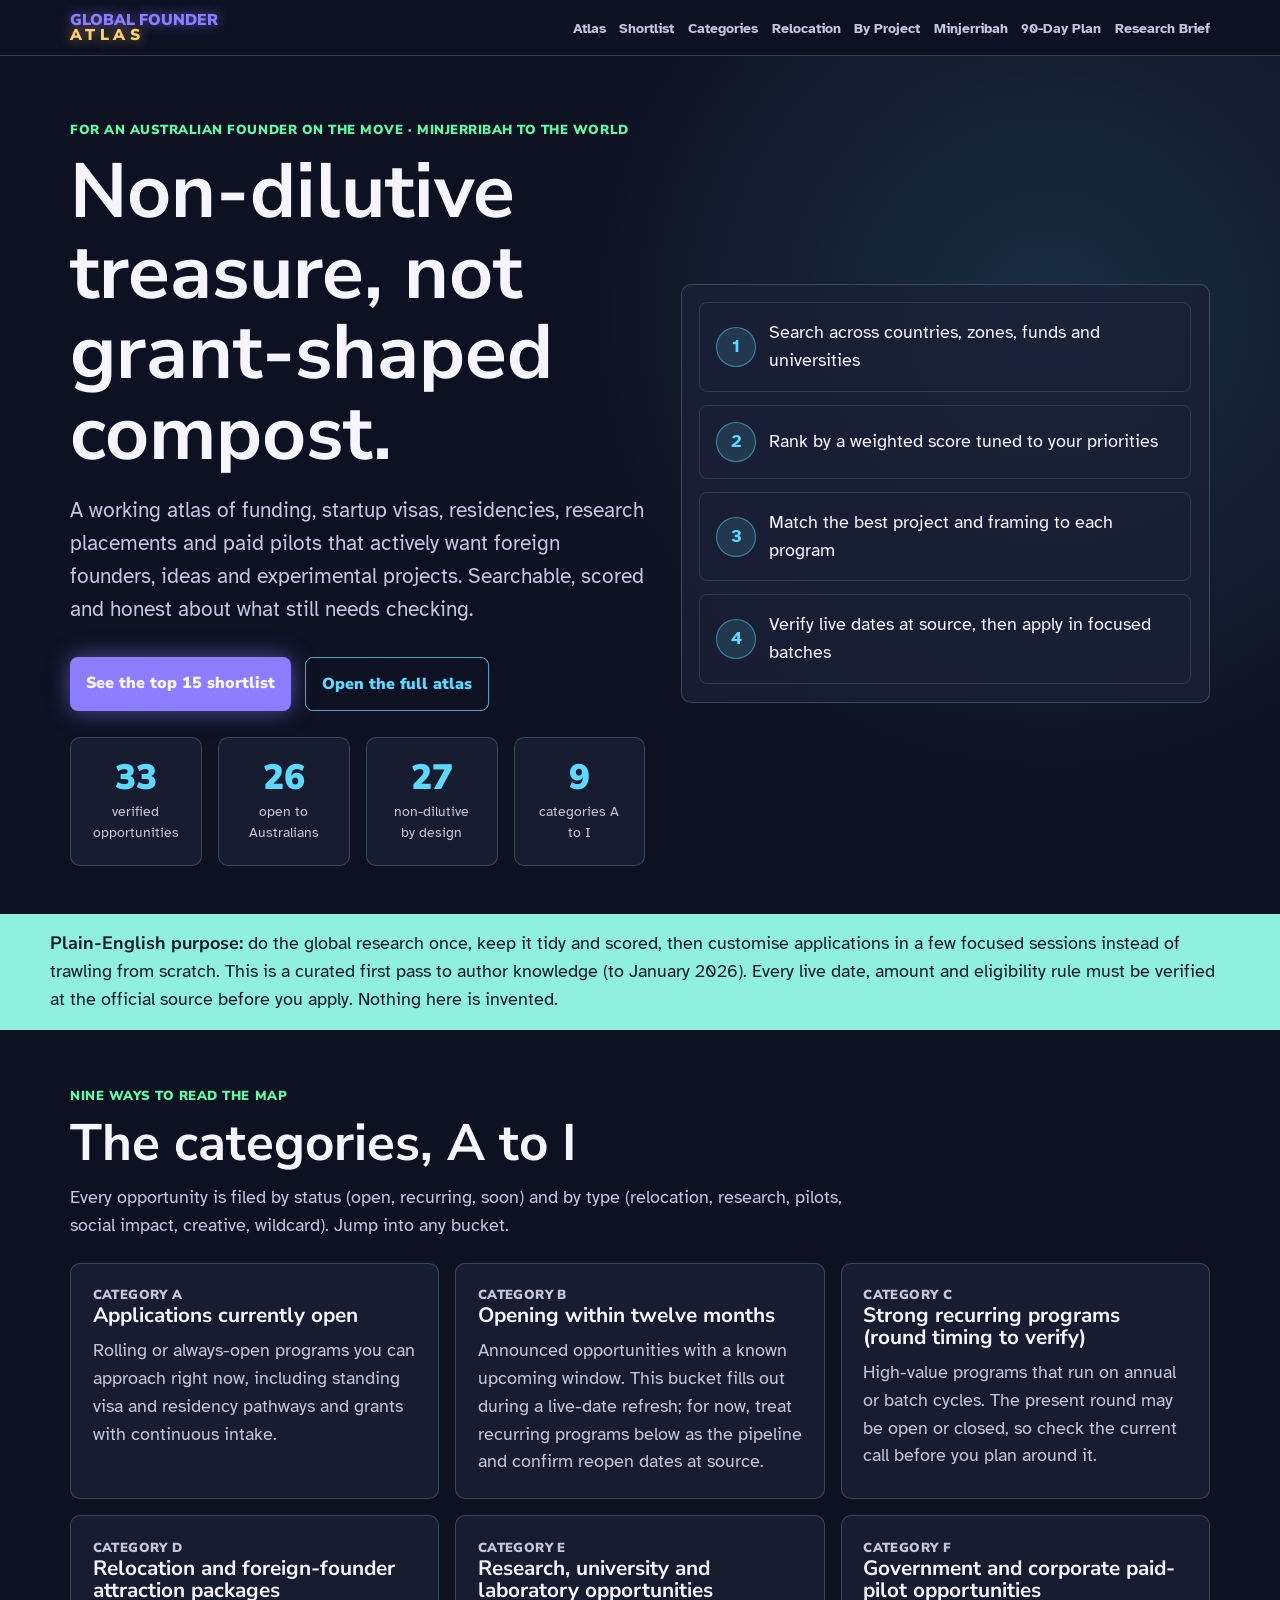
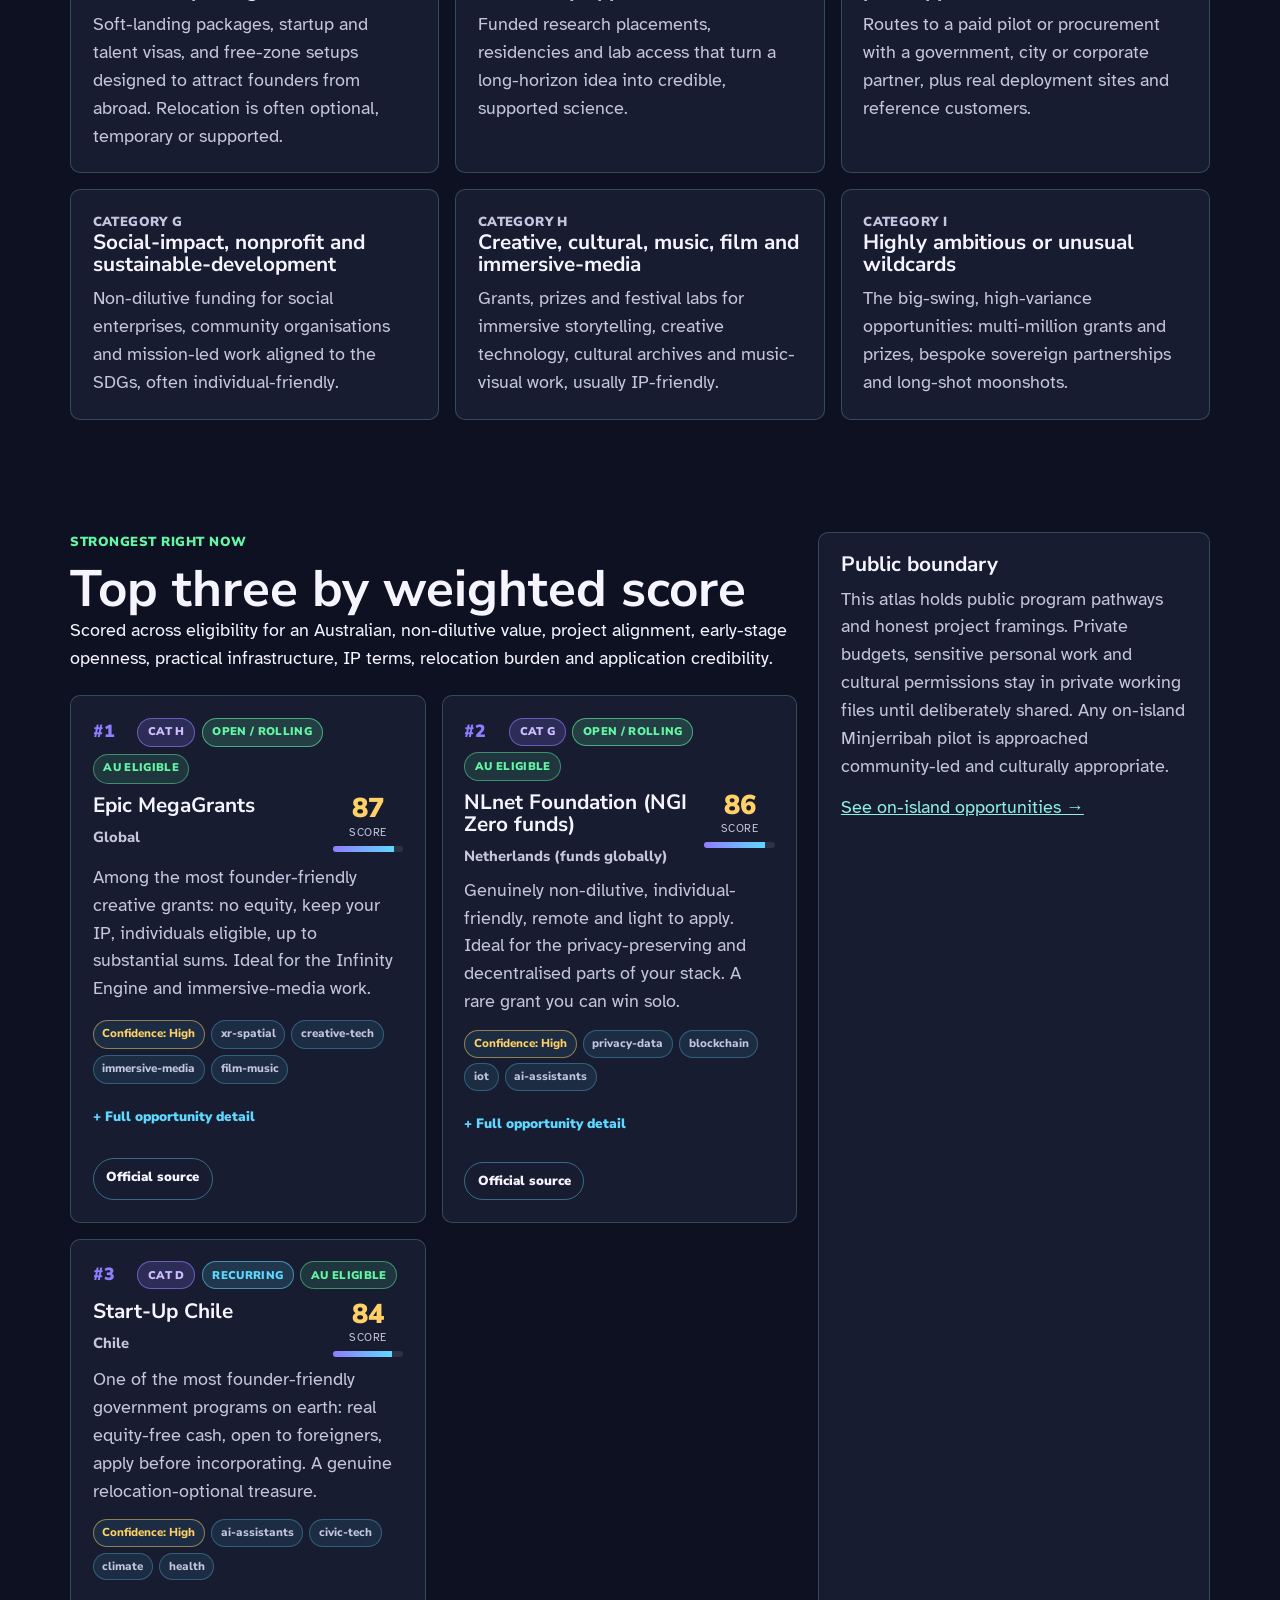
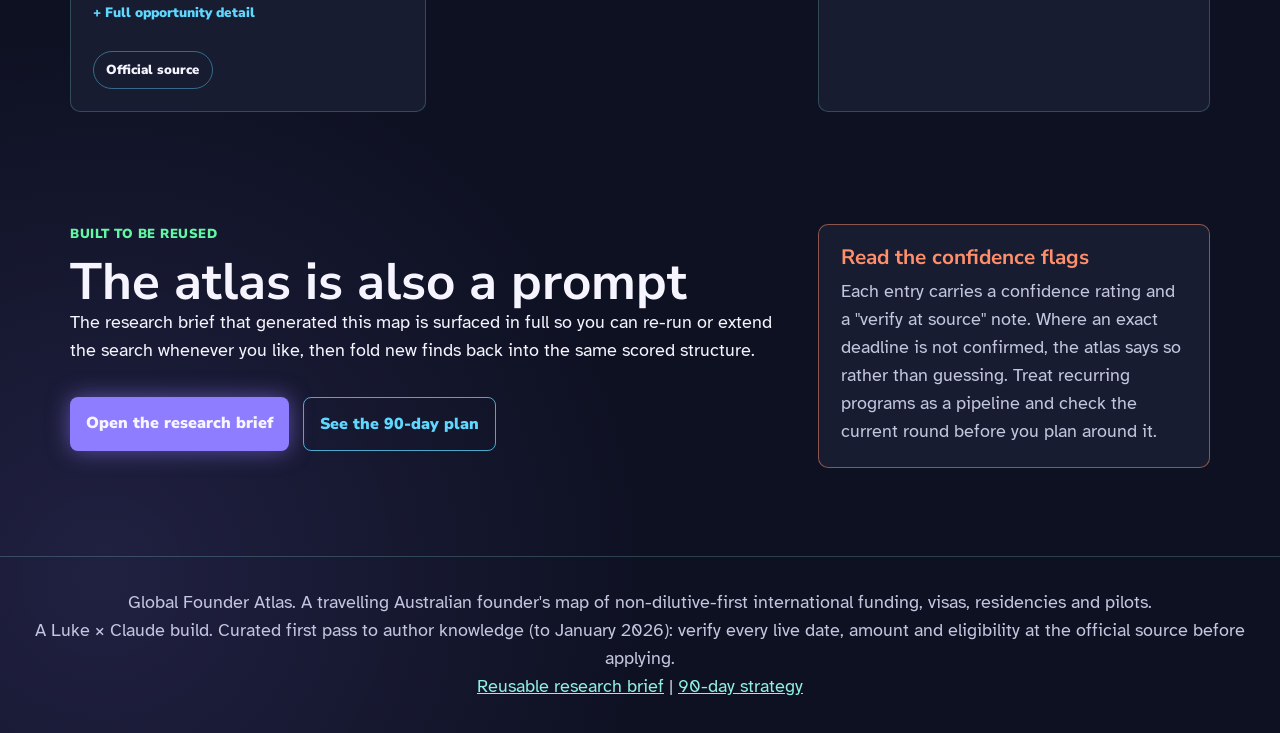
==== index.html @ 5b4a8791 "Initial build: Global Founder Atlas Scored, searchable multipage atlas of international funding, sta" ====
<!doctype html>
<html lang="en-AU">
  <head>
    <meta charset="utf-8">
    <meta name="viewport" content="width=device-width, initial-scale=1">
    <meta name="description" content="A travelling Australian founder's atlas of verified, non-dilutive-first international funding, startup visas, residencies, research placements and paid pilots.">
    <title>Global Founder Atlas</title>
    <link rel="preconnect" href="https://fonts.googleapis.com">
    <link rel="preconnect" href="https://fonts.gstatic.com" crossorigin>
    <link href="https://fonts.googleapis.com/css2?family=Atkinson+Hyperlegible:wght@400;700&family=Nunito+Sans:wght@700;800;900&display=swap" rel="stylesheet">
    <link rel="stylesheet" href="assets/styles.css?v=1">
    <link rel="icon" href="assets/favicon.svg" type="image/svg+xml">
  </head>
  <body data-page="home">
    <a class="skip-link" href="#main">Skip to content</a>
    <header class="site-header"></header>
    <main id="main">
      <section class="hero">
        <div class="hero-copy">
          <p class="eyebrow">For an Australian founder on the move &middot; Minjerribah to the world</p>
          <h1>Non-dilutive treasure, not grant-shaped compost.</h1>
          <p class="hero-lede">A working atlas of funding, startup visas, residencies, research placements and paid pilots that actively want foreign founders, ideas and experimental projects. Searchable, scored and honest about what still needs checking.</p>
          <div class="hero-actions">
            <a class="button primary" href="shortlist.html">See the top 15 shortlist</a>
            <a class="button secondary" href="opportunities.html">Open the full atlas</a>
          </div>
          <div class="stat-strip" id="homeStats"></div>
        </div>
        <div class="hero-panel" aria-label="How to use this atlas">
          <div class="workflow-step"><strong>1</strong><span>Search across countries, zones, funds and universities</span></div>
          <div class="workflow-step"><strong>2</strong><span>Rank by a weighted score tuned to your priorities</span></div>
          <div class="workflow-step"><strong>3</strong><span>Match the best project and framing to each program</span></div>
          <div class="workflow-step"><strong>4</strong><span>Verify live dates at source, then apply in focused batches</span></div>
        </div>
      </section>

      <section class="intro-band">
        <div>
          <strong>Plain-English purpose:</strong> do the global research once, keep it tidy and scored, then customise applications in a few focused sessions instead of trawling from scratch. This is a curated first pass to author knowledge (to January 2026). Every live date, amount and eligibility rule must be verified at the official source before you apply. Nothing here is invented.
        </div>
      </section>

      <section class="section">
        <div class="section-heading">
          <p class="eyebrow">Nine ways to read the map</p>
          <h2>The categories, A to I</h2>
          <p>Every opportunity is filed by status (open, recurring, soon) and by type (relocation, research, pilots, social impact, creative, wildcard). Jump into any bucket.</p>
        </div>
        <div class="link-card-grid" id="homeCategories"></div>
      </section>

      <section class="section split">
        <div>
          <p class="eyebrow">Strongest right now</p>
          <h2>Top three by weighted score</h2>
          <p>Scored across eligibility for an Australian, non-dilutive value, project alignment, early-stage openness, practical infrastructure, IP terms, relocation burden and application credibility.</p>
          <div class="data-grid two" id="homeTop" style="margin-top:1.4rem"></div>
        </div>
        <aside class="note-panel">
          <h3>Public boundary</h3>
          <p>This atlas holds public program pathways and honest project framings. Private budgets, sensitive personal work and cultural permissions stay in private working files until deliberately shared. Any on-island Minjerribah pilot is approached community-led and culturally appropriate.</p>
          <p style="margin-top:0.8rem"><a href="minjerribah.html" style="color:var(--atlas-aqua)">See on-island opportunities &rarr;</a></p>
        </aside>
      </section>

      <section class="section split">
        <div>
          <p class="eyebrow">Built to be reused</p>
          <h2>The atlas is also a prompt</h2>
          <p>The research brief that generated this map is surfaced in full so you can re-run or extend the search whenever you like, then fold new finds back into the same scored structure.</p>
          <div class="hero-actions">
            <a class="button primary" href="brief.html">Open the research brief</a>
            <a class="button secondary" href="strategy.html">See the 90-day plan</a>
          </div>
        </div>
        <aside class="note-panel warn">
          <h3>Read the confidence flags</h3>
          <p>Each entry carries a confidence rating and a "verify at source" note. Where an exact deadline is not confirmed, the atlas says so rather than guessing. Treat recurring programs as a pipeline and check the current round before you plan around it.</p>
        </aside>
      </section>
    </main>
    <footer class="site-footer"></footer>
    <button class="to-top" type="button" data-to-top aria-label="Back to top">Top</button>
    <script src="assets/app.js?v=1"></script>
  </body>
</html>
---- assets/styles.css ----
@import url("https://fonts.googleapis.com/css2?family=Atkinson+Hyperlegible:wght@400;700&family=Nunito+Sans:wght@700;800;900&display=swap");

:root {
  --night-ink: #0e1122;
  --deep-panel: #1b2036;
  --horizon-teal: #5fd8ff;
  --compass-gold: #ffd166;
  --passport-violet: #8f7dff;
  --go-green: #62f6a5;
  --coral: #ff8f6b;
  --atlas-aqua: #90f0e0;
  --soft-white: #f6f5ff;
  --ink-text: #131a2a;
  --muted-light: #c4c6df;
  --border: rgba(144, 240, 224, 0.22);
  --heading: "Nunito Sans", "Avenir Next", Arial, sans-serif;
  --body: "Atkinson Hyperlegible", "Source Sans 3", Arial, sans-serif;
  --max-width: 1180px;
}

* { box-sizing: border-box; }
html { scroll-behavior: smooth; }
body {
  margin: 0;
  background:
    radial-gradient(circle at 82% 8%, rgba(95, 216, 255, 0.14), transparent 32rem),
    radial-gradient(circle at 8% 96%, rgba(143, 125, 255, 0.14), transparent 34rem),
    var(--night-ink);
  color: var(--soft-white);
  font-family: var(--body);
  font-size: 18px;
  line-height: 1.55;
  overflow-x: hidden;
}
a { color: inherit; }
.skip-link {
  background: var(--compass-gold);
  color: var(--ink-text);
  left: 1rem;
  padding: 0.6rem 0.8rem;
  position: absolute;
  top: -4rem;
  z-index: 20;
}
.skip-link:focus { top: 1rem; }

.site-header {
  background: rgba(14, 17, 34, 0.94);
  border-bottom: 1px solid var(--border);
  position: sticky;
  top: 0;
  z-index: 10;
  backdrop-filter: blur(6px);
}
.nav {
  align-items: center;
  display: flex;
  gap: 1rem;
  justify-content: space-between;
  margin: 0 auto;
  max-width: var(--max-width);
  padding: 0.8rem 1.25rem;
  width: 100%;
}
.brand-mark {
  color: var(--soft-white);
  display: grid;
  font-family: var(--heading);
  font-weight: 900;
  line-height: 0.95;
  text-decoration: none;
  text-transform: uppercase;
  font-size: 0.98rem;
}
.brand-mark span:first-child {
  color: var(--passport-violet);
  text-shadow: 0 0 12px rgba(143, 125, 255, 0.7);
}
.brand-mark span:last-child {
  color: var(--compass-gold);
  text-shadow: 0 0 12px rgba(255, 209, 102, 0.6);
  letter-spacing: 0.28em;
}
.nav-links {
  align-items: center;
  display: flex;
  flex-wrap: wrap;
  gap: 0.85rem;
  justify-content: flex-end;
}
.nav-links a {
  color: var(--muted-light);
  font-size: 0.9rem;
  font-weight: 700;
  text-decoration: none;
}
.nav-links a:hover,
.nav-links a:focus,
.nav-links a[aria-current="page"] { color: var(--atlas-aqua); }
.nav-toggle {
  background: transparent;
  border: 1px solid rgba(246, 245, 255, 0.45);
  border-radius: 8px;
  color: var(--soft-white);
  display: none;
  font-family: var(--heading);
  font-weight: 800;
  padding: 0.55rem 0.75rem;
}

.hero {
  align-items: center;
  display: grid;
  gap: 2.2rem;
  grid-template-columns: minmax(0, 1fr) minmax(320px, 0.92fr);
  margin: 0 auto;
  max-width: var(--max-width);
  min-height: calc(100vh - 74px);
  padding: 4rem 1.25rem 3rem;
  width: 100%;
}
.page-shell {
  margin: 0 auto;
  max-width: var(--max-width);
  padding: 3.5rem 1.25rem;
  width: 100%;
}
.eyebrow {
  color: var(--go-green);
  font-family: var(--heading);
  font-size: 0.82rem;
  font-weight: 900;
  letter-spacing: 0.04em;
  margin: 0 0 0.7rem;
  text-transform: uppercase;
}
h1, h2, h3, h4 {
  font-family: var(--heading);
  letter-spacing: 0;
  line-height: 1.05;
  margin: 0;
}
h1 { font-size: clamp(2.7rem, 6vw, 5rem); max-width: 13ch; }
.page-shell h1 { max-width: 16ch; }
h2 { font-size: clamp(1.9rem, 4vw, 3.2rem); }
h3 { font-size: 1.3rem; }
h4 { font-size: 1.05rem; }
p { margin: 0; }
.hero-lede {
  color: var(--muted-light);
  font-size: clamp(1.1rem, 2vw, 1.32rem);
  margin-top: 1.25rem;
  max-width: 44rem;
}
.lede {
  color: var(--muted-light);
  font-size: 1.15rem;
  margin-top: 1rem;
  max-width: 60ch;
}
.hero-actions {
  display: flex;
  flex-wrap: wrap;
  gap: 0.85rem;
  margin-top: 2rem;
}
.button {
  border-radius: 8px;
  display: inline-flex;
  font-family: var(--heading);
  font-weight: 900;
  justify-content: center;
  min-width: 10rem;
  padding: 0.85rem 1rem;
  text-decoration: none;
  cursor: pointer;
  border: 0;
  font-size: 1rem;
}
.button.primary {
  background: var(--passport-violet);
  color: var(--soft-white);
  box-shadow: 0 0 22px rgba(143, 125, 255, 0.55);
}
.button.secondary {
  background: transparent;
  border: 1px solid rgba(95, 216, 255, 0.75);
  color: var(--horizon-teal);
}

.hero-panel,
.note-panel,
.link-card,
.data-card,
.source-item,
.stat-card {
  background: rgba(27, 32, 54, 0.76);
  border: 1px solid var(--border);
  border-radius: 10px;
}
.hero-panel {
  display: grid;
  gap: 0.8rem;
  padding: 1.1rem;
}
.workflow-step {
  align-items: center;
  border: 1px solid rgba(246, 245, 255, 0.12);
  border-radius: 8px;
  display: grid;
  gap: 0.8rem;
  grid-template-columns: auto 1fr;
  padding: 1rem;
}
.workflow-step strong {
  align-items: center;
  background: rgba(95, 216, 255, 0.14);
  border: 1px solid rgba(95, 216, 255, 0.5);
  border-radius: 999px;
  color: var(--horizon-teal);
  display: inline-flex;
  height: 2.5rem;
  justify-content: center;
  width: 2.5rem;
}
.intro-band {
  background: var(--atlas-aqua);
  color: var(--ink-text);
  padding: 1rem 1.25rem;
}
.intro-band div {
  margin: 0 auto;
  max-width: var(--max-width);
}
.intro-band strong { font-family: var(--heading); }

.section {
  margin: 0 auto;
  max-width: var(--max-width);
  padding: 3.5rem 1.25rem;
  width: 100%;
}
.section-heading {
  margin-bottom: 1.4rem;
  max-width: 820px;
}
.section-heading p:last-child {
  color: var(--muted-light);
  margin-top: 0.85rem;
}
.split {
  display: grid;
  gap: 1.3rem;
  grid-template-columns: minmax(0, 1.3fr) minmax(280px, 0.7fr);
}

.link-card-grid,
.data-grid {
  display: grid;
  gap: 1rem;
  grid-template-columns: repeat(3, minmax(0, 1fr));
}
.data-grid.two { grid-template-columns: repeat(2, minmax(0, 1fr)); }
.link-card,
.data-card,
.source-item,
.note-panel,
.stat-card {
  padding: 1.35rem;
}
.link-card {
  color: inherit;
  display: block;
  text-decoration: none;
  transition: border-color 160ms ease, transform 160ms ease;
}
.link-card:hover,
.link-card:focus {
  border-color: rgba(95, 216, 255, 0.7);
  transform: translateY(-2px);
}
.link-card:focus-visible {
  outline: 3px solid var(--compass-gold);
  outline-offset: 3px;
}
.link-card h3,
.data-card h3 { margin-bottom: 0.6rem; }
.link-card p,
.source-item p,
.note-panel p { color: var(--muted-light); }
.data-card > p { color: var(--muted-light); }

.tag,
.pill {
  color: var(--horizon-teal);
  font-family: var(--heading);
  font-size: 0.82rem;
  font-weight: 900;
  text-transform: uppercase;
  letter-spacing: 0.03em;
}
.meta {
  color: var(--compass-gold);
  font-size: 0.9rem;
  margin-top: 0.85rem;
}

/* Opportunity cards */
.opp-card { display: grid; gap: 0.55rem; }
.opp-top {
  display: flex;
  align-items: flex-start;
  justify-content: space-between;
  gap: 1rem;
}
.opp-badges { display: flex; flex-wrap: wrap; gap: 0.4rem; margin-bottom: 0.15rem; }
.badge {
  border-radius: 999px;
  font-family: var(--heading);
  font-size: 0.7rem;
  font-weight: 900;
  letter-spacing: 0.03em;
  padding: 0.28rem 0.6rem;
  text-transform: uppercase;
  white-space: nowrap;
}
.badge.cat { background: rgba(143, 125, 255, 0.18); border: 1px solid rgba(143, 125, 255, 0.6); color: #cdbfff; }
.badge.status-open { background: rgba(98, 246, 165, 0.16); border: 1px solid rgba(98, 246, 165, 0.6); color: var(--go-green); }
.badge.status-recurring { background: rgba(95, 216, 255, 0.14); border: 1px solid rgba(95, 216, 255, 0.55); color: var(--horizon-teal); }
.badge.status-soon { background: rgba(255, 209, 102, 0.16); border: 1px solid rgba(255, 209, 102, 0.6); color: var(--compass-gold); }
.badge.status-closed { background: rgba(196, 198, 223, 0.12); border: 1px solid rgba(196, 198, 223, 0.4); color: var(--muted-light); }
.badge.au-yes { background: rgba(98, 246, 165, 0.12); border: 1px solid rgba(98, 246, 165, 0.45); color: var(--go-green); }
.badge.au-check { background: rgba(255, 143, 107, 0.14); border: 1px solid rgba(255, 143, 107, 0.5); color: var(--coral); }

.opp-place { color: var(--muted-light); font-size: 0.92rem; font-family: var(--heading); font-weight: 800; }
.opp-summary { color: var(--muted-light); }

.score {
  align-items: center;
  display: grid;
  gap: 0.15rem;
  justify-items: center;
  min-width: 4.4rem;
  text-align: center;
}
.score-num {
  font-family: var(--heading);
  font-size: 1.7rem;
  font-weight: 900;
  line-height: 1;
  color: var(--compass-gold);
}
.score-label { color: var(--muted-light); font-size: 0.66rem; text-transform: uppercase; letter-spacing: 0.05em; }
.score-bar { height: 6px; width: 100%; background: rgba(246, 245, 255, 0.1); border-radius: 999px; overflow: hidden; margin-top: 0.15rem; }
.score-bar > span { display: block; height: 100%; background: linear-gradient(90deg, var(--passport-violet), var(--horizon-teal)); }

.chips { display: flex; flex-wrap: wrap; gap: 0.35rem; margin-top: 0.3rem; }
.chip {
  background: rgba(95, 216, 255, 0.09);
  border: 1px solid rgba(95, 216, 255, 0.3);
  border-radius: 999px;
  color: var(--muted-light);
  font-family: var(--heading);
  font-size: 0.72rem;
  font-weight: 800;
  padding: 0.25rem 0.55rem;
}
.chip.gold { border-color: rgba(255, 209, 102, 0.5); color: var(--compass-gold); }

details.opp-details { margin-top: 0.5rem; }
details.opp-details > summary {
  cursor: pointer;
  color: var(--horizon-teal);
  font-family: var(--heading);
  font-weight: 900;
  font-size: 0.85rem;
  list-style: none;
  padding: 0.3rem 0;
  user-select: none;
}
details.opp-details > summary::-webkit-details-marker { display: none; }
details.opp-details > summary::before { content: "+ "; }
details.opp-details[open] > summary::before { content: "– "; }
.detail-grid {
  display: grid;
  grid-template-columns: minmax(9rem, auto) 1fr;
  gap: 0.5rem 1rem;
  margin-top: 0.7rem;
  padding-top: 0.8rem;
  border-top: 1px solid var(--border);
}
.detail-grid dt { color: var(--go-green); font-family: var(--heading); font-weight: 800; font-size: 0.82rem; text-transform: uppercase; letter-spacing: 0.02em; }
.detail-grid dd { margin: 0; color: var(--soft-white); font-size: 0.95rem; }
.detail-grid dd.muted { color: var(--muted-light); }
.card-actions { display: flex; flex-wrap: wrap; gap: 0.65rem; margin-top: 0.9rem; }
.card-actions a {
  border: 1px solid rgba(95, 216, 255, 0.42);
  border-radius: 999px;
  color: var(--soft-white);
  font-family: var(--heading);
  font-size: 0.82rem;
  font-weight: 900;
  padding: 0.5rem 0.78rem;
  text-decoration: none;
  transition: background 160ms ease, border-color 160ms ease, color 160ms ease;
}
.card-actions a:hover,
.card-actions a:focus {
  background: rgba(95, 216, 255, 0.12);
  border-color: var(--horizon-teal);
  color: var(--horizon-teal);
}

.pitch-box {
  margin-top: 0.8rem;
  padding: 0.9rem 1rem;
  background: rgba(143, 125, 255, 0.1);
  border: 1px solid rgba(143, 125, 255, 0.35);
  border-radius: 8px;
}
.pitch-box p { margin: 0.25rem 0; font-size: 0.92rem; }
.pitch-box strong { color: var(--compass-gold); font-family: var(--heading); }

.rank-num {
  font-family: var(--heading);
  font-weight: 900;
  color: var(--passport-violet);
  font-size: 1.1rem;
  min-width: 2.4rem;
}

/* Filters and search */
.toolbar { display: grid; gap: 1rem; margin: 1.6rem 0 1.3rem; }
.filter-bar { display: flex; flex-wrap: wrap; gap: 0.55rem; }
.filter-bar button {
  background: rgba(95, 216, 255, 0.11);
  border: 1px solid rgba(95, 216, 255, 0.4);
  border-radius: 999px;
  color: var(--soft-white);
  cursor: pointer;
  flex: 0 0 auto;
  font: 800 0.86rem var(--heading);
  padding: 0.5rem 0.8rem;
  white-space: nowrap;
}
.filter-bar button.is-active { background: var(--horizon-teal); color: var(--ink-text); }
.search-row { display: grid; grid-template-columns: 1.4fr 1fr 1fr; gap: 0.75rem; }
.search-label { color: var(--go-green); font-family: var(--heading); font-size: 0.78rem; font-weight: 900; text-transform: uppercase; display: block; margin-bottom: 0.3rem; }
.search-input {
  background: rgba(246, 245, 255, 0.08);
  border: 1px solid rgba(95, 216, 255, 0.4);
  border-radius: 8px;
  color: var(--soft-white);
  font: 700 1rem var(--body);
  padding: 0.75rem 0.9rem;
  width: 100%;
}
select.search-input { appearance: none; }
.search-input::placeholder { color: rgba(246, 245, 255, 0.5); }
.result-count { color: var(--muted-light); font-family: var(--heading); font-weight: 800; font-size: 0.9rem; }

.stack { display: grid; gap: 0.85rem; margin-top: 1.2rem; }
.stat-strip { display: grid; grid-template-columns: repeat(4, 1fr); gap: 1rem; margin-top: 1.6rem; }
.stat-card { text-align: center; }
.stat-card .big { font-family: var(--heading); font-weight: 900; font-size: 2.2rem; color: var(--horizon-teal); line-height: 1; }
.stat-card .small { color: var(--muted-light); font-size: 0.85rem; margin-top: 0.4rem; }

.note-panel h3 { margin-bottom: 0.6rem; }
.note-panel.warn { border-color: rgba(255, 143, 107, 0.5); }
.note-panel.warn h3 { color: var(--coral); }

/* Timeline / strategy */
.timeline { display: grid; gap: 0.9rem; list-style: none; margin: 1.6rem 0 0; padding: 0; }
.timeline li { border-left: 4px solid var(--horizon-teal); background: rgba(27, 32, 54, 0.6); padding: 1rem 1.15rem; border-radius: 0 8px 8px 0; }
.timeline li h4 { color: var(--compass-gold); margin-bottom: 0.35rem; }
.timeline li p { color: var(--muted-light); }
.checklist { list-style: none; margin: 0.6rem 0 0; padding: 0; display: grid; gap: 0.4rem; }
.checklist li { padding-left: 1.6rem; position: relative; color: var(--muted-light); }
.checklist li::before { content: "◇"; position: absolute; left: 0; color: var(--horizon-teal); }

/* Prompt / code */
.prompt-box {
  background: rgba(0, 0, 0, 0.32);
  border: 1px solid var(--border);
  border-radius: 10px;
  color: var(--soft-white);
  font: 0.9rem/1.6 Consolas, "Liberation Mono", monospace;
  margin: 1rem 0 0;
  max-height: 30rem;
  overflow: auto;
  padding: 1.2rem 1.3rem;
  white-space: pre-wrap;
}
.copy-btn { margin-top: 1rem; }
.copy-btn.copied { background: var(--go-green); color: var(--ink-text); }

.field-list { display: grid; gap: 0.5rem; margin-top: 1rem; }
.field-list div { display: grid; grid-template-columns: minmax(11rem, auto) 1fr; gap: 1rem; padding: 0.6rem 0; border-bottom: 1px solid rgba(246,245,255,0.08); }
.field-list dt { color: var(--horizon-teal); font-family: var(--heading); font-weight: 800; font-size: 0.9rem; }
.field-list dd { margin: 0; color: var(--muted-light); font-size: 0.92rem; }

.weight-bar { display: grid; gap: 0.6rem; margin-top: 1.2rem; }
.weight-row { display: grid; grid-template-columns: 1fr auto; align-items: center; gap: 1rem; }
.weight-track { grid-column: 1 / -1; height: 8px; background: rgba(246,245,255,0.1); border-radius: 999px; overflow: hidden; }
.weight-track > span { display: block; height: 100%; background: linear-gradient(90deg, var(--passport-violet), var(--go-green)); }
.weight-row .label { font-family: var(--heading); font-weight: 800; }
.weight-row .pct { font-family: var(--heading); font-weight: 900; color: var(--compass-gold); }

.site-footer {
  border-top: 1px solid var(--border);
  color: var(--muted-light);
  margin-top: 2rem;
  padding: 2rem 1.25rem;
  text-align: center;
}
.site-footer a { color: var(--atlas-aqua); }
.to-top {
  background: var(--passport-violet);
  border: 0;
  border-radius: 999px;
  bottom: 1.2rem;
  box-shadow: 0 0 20px rgba(143, 125, 255, 0.6);
  color: var(--soft-white);
  cursor: pointer;
  display: none;
  font: 900 0.9rem var(--heading);
  padding: 0.9rem 1rem;
  position: fixed;
  right: 1.2rem;
  z-index: 12;
}
.to-top.is-visible { display: block; }
.load-error {
  border: 1px solid rgba(255, 209, 102, 0.5);
  border-radius: 8px;
  color: var(--compass-gold);
  padding: 1rem;
  margin-top: 1.5rem;
}

@media (max-width: 900px) {
  .search-row { grid-template-columns: 1fr; }
  .stat-strip { grid-template-columns: repeat(2, 1fr); }
}
@media (max-width: 860px) {
  .nav-toggle { display: inline-flex; }
  .nav-links {
    background: var(--deep-panel);
    border-bottom: 1px solid var(--border);
    display: none;
    left: 0;
    padding: 1rem 1.25rem;
    position: absolute;
    right: 0;
    top: 100%;
  }
  .nav-links.is-open { display: grid; }
  .hero,
  .split { grid-template-columns: 1fr; }
  .hero { min-height: auto; }
  .link-card-grid,
  .data-grid,
  .data-grid.two { grid-template-columns: 1fr; }
  .stat-strip { grid-template-columns: repeat(2, 1fr); }
  .detail-grid { grid-template-columns: 1fr; gap: 0.25rem 0; }
  .detail-grid dt { margin-top: 0.6rem; }
  .field-list div { grid-template-columns: 1fr; gap: 0.2rem; }
}
@media (max-width: 600px) {
  h1 { font-size: clamp(2.1rem, 9.5vw, 2.85rem); }
  .opp-top { flex-direction: column; }
  .stat-strip { grid-template-columns: 1fr; }
}
@media (max-width: 430px) {
  body { font-size: 17px; }
  .page-shell { padding: 3rem 1rem; }
}
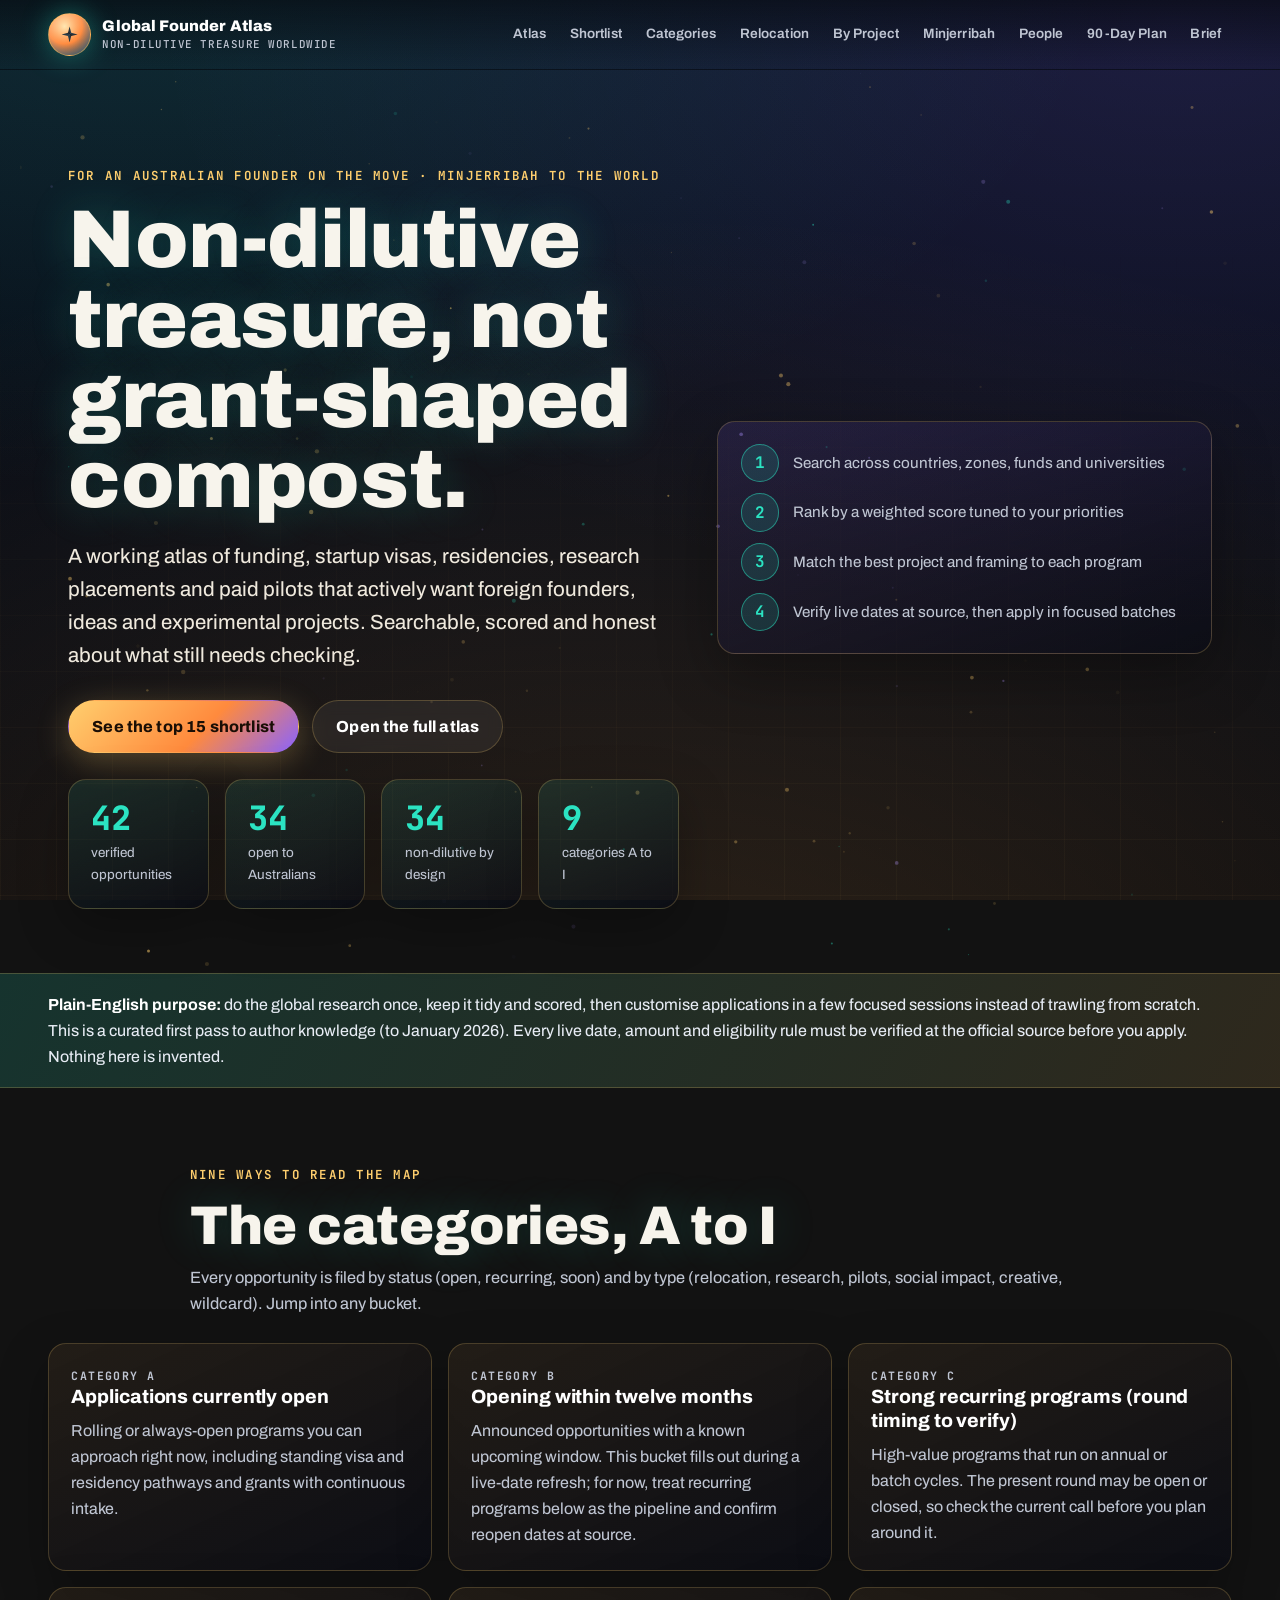
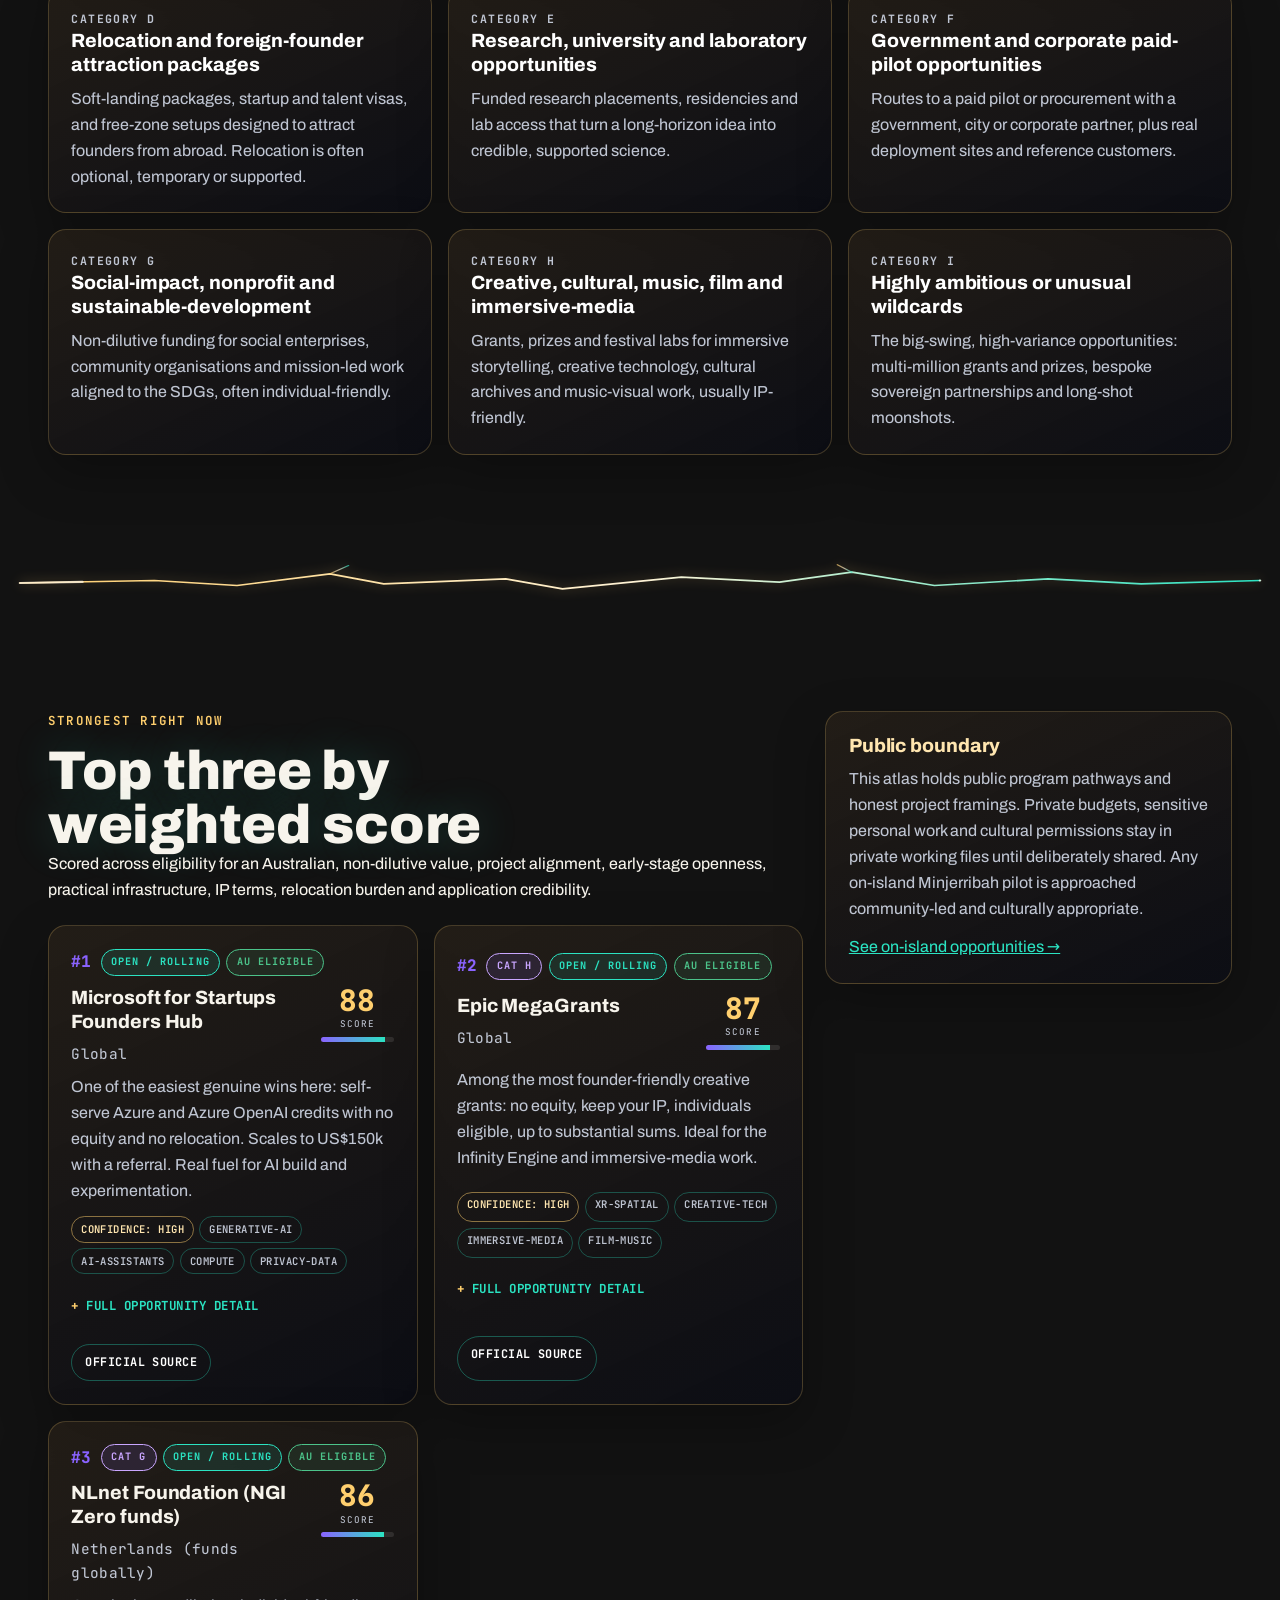
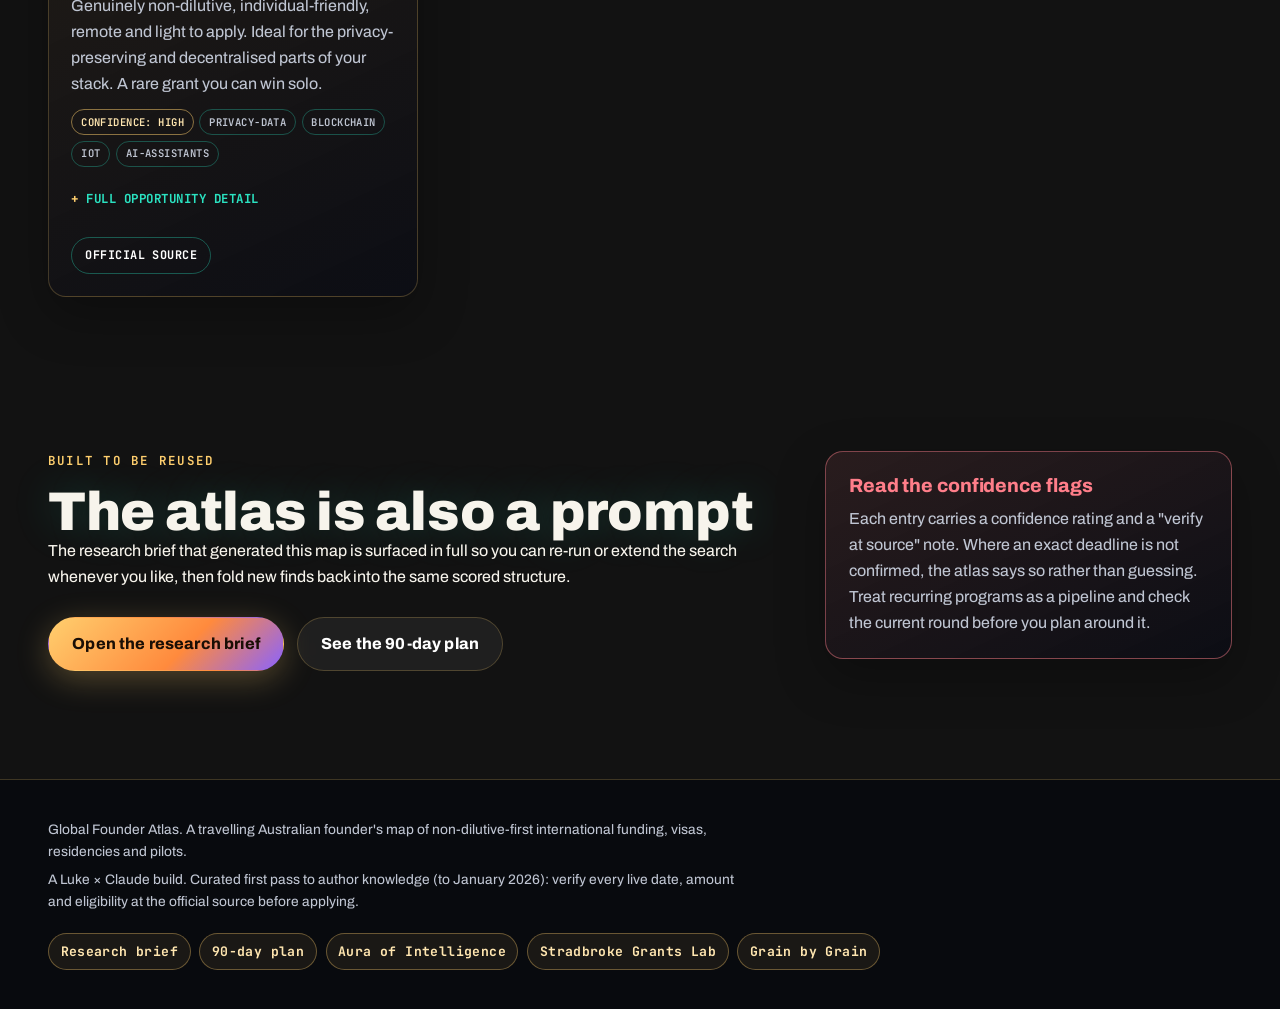
==== commit 709d5a5a: "Reskin to cinematic family; add compute credits, People page, 9 more programs - Restyle to the grain" ====
--- a/index.html
+++ b/index.html
@@ -5,10 +5,11 @@
     <meta name="viewport" content="width=device-width, initial-scale=1">
     <meta name="description" content="A travelling Australian founder's atlas of verified, non-dilutive-first international funding, startup visas, residencies, research placements and paid pilots.">
     <title>Global Founder Atlas</title>
-    <link rel="preconnect" href="https://fonts.googleapis.com">
-    <link rel="preconnect" href="https://fonts.gstatic.com" crossorigin>
-    <link href="https://fonts.googleapis.com/css2?family=Atkinson+Hyperlegible:wght@400;700&family=Nunito+Sans:wght@700;800;900&display=swap" rel="stylesheet">
-    <link rel="stylesheet" href="assets/styles.css?v=1">
+    <script>document.documentElement.classList.add('js')</script>
+    <meta name="theme-color" content="#0a1420">
+    <link rel="preload" href="assets/fonts/archivo-var.woff2" as="font" type="font/woff2" crossorigin>
+    <link rel="preload" href="assets/fonts/jetbrains-mono-var.woff2" as="font" type="font/woff2" crossorigin>
+    <link rel="stylesheet" href="assets/styles.css?v=2">
     <link rel="icon" href="assets/favicon.svg" type="image/svg+xml">
   </head>
   <body data-page="home">
@@ -16,7 +17,8 @@
     <header class="site-header"></header>
     <main id="main">
       <section class="hero">
-        <div class="hero-copy">
+        <canvas class="hero-canvas" data-sand-canvas aria-hidden="true"></canvas>
+        <div class="hero-copy reveal">
           <p class="eyebrow">For an Australian founder on the move &middot; Minjerribah to the world</p>
           <h1>Non-dilutive treasure, not grant-shaped compost.</h1>
           <p class="hero-lede">A working atlas of funding, startup visas, residencies, research placements and paid pilots that actively want foreign founders, ideas and experimental projects. Searchable, scored and honest about what still needs checking.</p>
@@ -26,7 +28,7 @@
           </div>
           <div class="stat-strip" id="homeStats"></div>
         </div>
-        <div class="hero-panel" aria-label="How to use this atlas">
+        <div class="hero-panel reveal" aria-label="How to use this atlas">
           <div class="workflow-step"><strong>1</strong><span>Search across countries, zones, funds and universities</span></div>
           <div class="workflow-step"><strong>2</strong><span>Rank by a weighted score tuned to your priorities</span></div>
           <div class="workflow-step"><strong>3</strong><span>Match the best project and framing to each program</span></div>
@@ -41,30 +43,40 @@
       </section>
 
       <section class="section">
-        <div class="section-heading">
+        <div class="section-heading reveal">
           <p class="eyebrow">Nine ways to read the map</p>
           <h2>The categories, A to I</h2>
           <p>Every opportunity is filed by status (open, recurring, soon) and by type (relocation, research, pilots, social impact, creative, wildcard). Jump into any bucket.</p>
         </div>
-        <div class="link-card-grid" id="homeCategories"></div>
+        <div class="link-card-grid reveal" id="homeCategories"></div>
       </section>
 
+      <div class="kintsugi-seam" aria-hidden="true">
+        <svg viewBox="0 0 1200 46" preserveAspectRatio="none" focusable="false">
+          <defs><linearGradient id="seamA" x1="0" y1="0" x2="1" y2="0"><stop offset="0" stop-color="#ffcf6e"/><stop offset=".5" stop-color="#fff3d6"/><stop offset="1" stop-color="#2be3c2"/></linearGradient></defs>
+          <path class="seam-path" pathLength="1" stroke="url(#seamA)" d="M0 24 L130 21 L210 27 L300 13 L352 25 L470 19 L525 31 L640 17 L735 23 L805 11 L885 27 L995 19 L1085 25 L1200 21"/>
+          <path class="seam-path seam-branch" pathLength="1" stroke="url(#seamA)" d="M300 13 L318 3"/>
+          <path class="seam-path seam-branch" pathLength="1" stroke="url(#seamA)" d="M805 11 L791 2"/>
+          <path class="seam-light" pathLength="1" d="M0 24 L130 21 L210 27 L300 13 L352 25 L470 19 L525 31 L640 17 L735 23 L805 11 L885 27 L995 19 L1085 25 L1200 21"/>
+        </svg>
+      </div>
+
       <section class="section split">
-        <div>
+        <div class="reveal">
           <p class="eyebrow">Strongest right now</p>
           <h2>Top three by weighted score</h2>
           <p>Scored across eligibility for an Australian, non-dilutive value, project alignment, early-stage openness, practical infrastructure, IP terms, relocation burden and application credibility.</p>
           <div class="data-grid two" id="homeTop" style="margin-top:1.4rem"></div>
         </div>
-        <aside class="note-panel">
+        <aside class="note-panel reveal">
           <h3>Public boundary</h3>
           <p>This atlas holds public program pathways and honest project framings. Private budgets, sensitive personal work and cultural permissions stay in private working files until deliberately shared. Any on-island Minjerribah pilot is approached community-led and culturally appropriate.</p>
-          <p style="margin-top:0.8rem"><a href="minjerribah.html" style="color:var(--atlas-aqua)">See on-island opportunities &rarr;</a></p>
+          <p style="margin-top:0.8rem"><a href="minjerribah.html" style="color:var(--teal)">See on-island opportunities &rarr;</a></p>
         </aside>
       </section>
 
       <section class="section split">
-        <div>
+        <div class="reveal">
           <p class="eyebrow">Built to be reused</p>
           <h2>The atlas is also a prompt</h2>
           <p>The research brief that generated this map is surfaced in full so you can re-run or extend the search whenever you like, then fold new finds back into the same scored structure.</p>
@@ -73,14 +85,14 @@
             <a class="button secondary" href="strategy.html">See the 90-day plan</a>
           </div>
         </div>
-        <aside class="note-panel warn">
+        <aside class="note-panel warn reveal">
           <h3>Read the confidence flags</h3>
           <p>Each entry carries a confidence rating and a "verify at source" note. Where an exact deadline is not confirmed, the atlas says so rather than guessing. Treat recurring programs as a pipeline and check the current round before you plan around it.</p>
         </aside>
       </section>
     </main>
     <footer class="site-footer"></footer>
-    <button class="to-top" type="button" data-to-top aria-label="Back to top">Top</button>
-    <script src="assets/app.js?v=1"></script>
+    <script src="assets/app.js?v=2"></script>
+    <script src="assets/cinematic.js?v=2" defer></script>
   </body>
 </html>
--- a/assets/styles.css
+++ b/assets/styles.css
@@ -1,577 +1,392 @@
-@import url("https://fonts.googleapis.com/css2?family=Atkinson+Hyperlegible:wght@400;700&family=Nunito+Sans:wght@700;800;900&display=swap");
+/* ==========================================================================
+   Global Founder Atlas: cinematic-family skin.
+   Pattern inherited from grain-by-grain and infinity-engine: deep-ink base,
+   self-hosted variable fonts, layered radial gradients + faint grid, glowing
+   orb brand mark, glass cards, mono labels, reveal-on-scroll, gold seams.
+   Palette is the atlas's own: compass gold, horizon teal, passport violet.
+   ========================================================================== */
+
+@font-face {
+  font-family: "Archivo Var";
+  src: url("fonts/archivo-var.woff2") format("woff2-variations");
+  font-weight: 100 900;
+  font-stretch: 62% 125%;
+  font-display: swap;
+}
+@font-face {
+  font-family: "JetBrains Mono Var";
+  src: url("fonts/jetbrains-mono-var.woff2") format("woff2-variations");
+  font-weight: 100 800;
+  font-display: swap;
+}
 
 :root {
-  --night-ink: #0e1122;
-  --deep-panel: #1b2036;
-  --horizon-teal: #5fd8ff;
-  --compass-gold: #ffd166;
-  --passport-violet: #8f7dff;
-  --go-green: #62f6a5;
-  --coral: #ff8f6b;
-  --atlas-aqua: #90f0e0;
-  --soft-white: #f6f5ff;
-  --ink-text: #131a2a;
-  --muted-light: #c4c6df;
-  --border: rgba(144, 240, 224, 0.22);
-  --heading: "Nunito Sans", "Avenir Next", Arial, sans-serif;
-  --body: "Atkinson Hyperlegible", "Source Sans 3", Arial, sans-serif;
-  --max-width: 1180px;
-}
-
-* { box-sizing: border-box; }
-html { scroll-behavior: smooth; }
+  --void: #05070c;
+  --deep: #0a1420;
+  --ink: #0e1826;
+  --gold: #ffcf6e;
+  --gold-soft: #ffe6b0;
+  --teal: #2be3c2;
+  --teal-deep: #0c4a45;
+  --violet: #8a63ff;
+  --amethyst: #c9a6ff;
+  --ochre: #ff8a3d;
+  --coral: #ff7e8a;
+  --text: #f7f4ec;
+  --muted: #bfc5d2;
+  --line: rgba(255, 207, 110, 0.22);
+  --line-teal: rgba(43, 227, 194, 0.34);
+  --glass: rgba(18, 24, 40, 0.6);
+  --ok: #4cc38a;
+  --max: 1240px;
+  --radius: 18px;
+  --radius-sm: 10px;
+  --fd: "Archivo Var", ui-sans-serif, system-ui, sans-serif;
+  --fm: "JetBrains Mono Var", Consolas, monospace;
+  --ease-out: cubic-bezier(.16, 1, .3, 1);
+  --dur-fast: .2s;
+  --dur-med: .5s;
+  --dur-slow: .9s;
+  color-scheme: dark;
+}
+* { box-sizing: border-box; min-width: 0; }
+html { scroll-behavior: smooth; width: 100%; max-width: 100%; overflow-x: hidden; }
+@media (prefers-reduced-motion: reduce) { html { scroll-behavior: auto; } }
 body {
   margin: 0;
+  width: 100%;
+  min-height: 100vh;
+  color: var(--text);
+  font-family: var(--fd);
+  font-weight: 440;
+  line-height: 1.62;
   background:
-    radial-gradient(circle at 82% 8%, rgba(95, 216, 255, 0.14), transparent 32rem),
-    radial-gradient(circle at 8% 96%, rgba(143, 125, 255, 0.14), transparent 34rem),
-    var(--night-ink);
-  color: var(--soft-white);
-  font-family: var(--body);
-  font-size: 18px;
-  line-height: 1.55;
+    radial-gradient(ellipse 60rem 34rem at 12% -6%, rgba(43, 227, 194, .13), transparent),
+    radial-gradient(ellipse 64rem 38rem at 92% 2%, rgba(138, 99, 255, .14), transparent),
+    radial-gradient(ellipse 84rem 52rem at 50% 116%, rgba(255, 178, 90, .16), transparent),
+    linear-gradient(180deg, #0c1322 0%, #080d18 42%, var(--void) 100%);
+  background-attachment: fixed;
   overflow-x: hidden;
-}
+  -webkit-text-size-adjust: 100%;
+}
+body::before {
+  content: "";
+  position: fixed;
+  inset: 0;
+  z-index: -2;
+  background:
+    linear-gradient(90deg, rgba(255, 207, 110, .045) 1px, transparent 1px),
+    linear-gradient(0deg, rgba(255, 207, 110, .045) 1px, transparent 1px);
+  background-size: 56px 56px;
+  mask-image: linear-gradient(0deg, rgba(0,0,0,.8), rgba(0,0,0,.04) 72%);
+}
+::selection { background: var(--gold); color: #201200; }
+:focus-visible { outline: 2px solid var(--gold); outline-offset: 3px; }
 a { color: inherit; }
-.skip-link {
-  background: var(--compass-gold);
-  color: var(--ink-text);
-  left: 1rem;
-  padding: 0.6rem 0.8rem;
-  position: absolute;
-  top: -4rem;
-  z-index: 20;
-}
+img { max-width: 100%; height: auto; display: block; }
+.skip-link { position: absolute; left: 1rem; top: -5rem; z-index: 100; background: var(--gold); color: #201200; padding: .7rem 1rem; border-radius: 4px; font-weight: 900; text-decoration: none; }
 .skip-link:focus { top: 1rem; }
 
+/* ---------- Header ---------- */
 .site-header {
-  background: rgba(14, 17, 34, 0.94);
-  border-bottom: 1px solid var(--border);
   position: sticky;
   top: 0;
-  z-index: 10;
-  backdrop-filter: blur(6px);
-}
-.nav {
+  z-index: 50;
+  display: flex;
   align-items: center;
-  display: flex;
-  gap: 1rem;
   justify-content: space-between;
-  margin: 0 auto;
-  max-width: var(--max-width);
-  padding: 0.8rem 1.25rem;
-  width: 100%;
-}
+  gap: .75rem 1.25rem;
+  padding: .8rem clamp(1rem, 4vw, 3rem);
+  border-bottom: 1px solid transparent;
+  background: linear-gradient(180deg, rgba(5, 7, 12, .6), rgba(5, 7, 12, 0));
+  transition: background var(--dur-fast) var(--ease-out), border-color var(--dur-fast) var(--ease-out), padding var(--dur-fast) var(--ease-out);
+}
+.site-header.is-condensed {
+  padding-top: .55rem;
+  padding-bottom: .55rem;
+  border-bottom-color: var(--line);
+  background: rgba(8, 11, 18, .84);
+  backdrop-filter: blur(20px) saturate(1.3);
+  -webkit-backdrop-filter: blur(20px) saturate(1.3);
+}
+.brand { display: inline-flex; align-items: center; gap: .7rem; text-decoration: none; flex: none; }
 .brand-mark {
-  color: var(--soft-white);
   display: grid;
-  font-family: var(--heading);
-  font-weight: 900;
-  line-height: 0.95;
-  text-decoration: none;
-  text-transform: uppercase;
-  font-size: 0.98rem;
-}
-.brand-mark span:first-child {
-  color: var(--passport-violet);
-  text-shadow: 0 0 12px rgba(143, 125, 255, 0.7);
-}
-.brand-mark span:last-child {
-  color: var(--compass-gold);
-  text-shadow: 0 0 12px rgba(255, 209, 102, 0.6);
-  letter-spacing: 0.28em;
-}
-.nav-links {
-  align-items: center;
-  display: flex;
-  flex-wrap: wrap;
-  gap: 0.85rem;
-  justify-content: flex-end;
-}
-.nav-links a {
-  color: var(--muted-light);
-  font-size: 0.9rem;
-  font-weight: 700;
-  text-decoration: none;
-}
-.nav-links a:hover,
-.nav-links a:focus,
-.nav-links a[aria-current="page"] { color: var(--atlas-aqua); }
-.nav-toggle {
-  background: transparent;
-  border: 1px solid rgba(246, 245, 255, 0.45);
-  border-radius: 8px;
-  color: var(--soft-white);
-  display: none;
-  font-family: var(--heading);
-  font-weight: 800;
-  padding: 0.55rem 0.75rem;
-}
-
-.hero {
-  align-items: center;
-  display: grid;
-  gap: 2.2rem;
-  grid-template-columns: minmax(0, 1fr) minmax(320px, 0.92fr);
-  margin: 0 auto;
-  max-width: var(--max-width);
-  min-height: calc(100vh - 74px);
-  padding: 4rem 1.25rem 3rem;
-  width: 100%;
-}
-.page-shell {
-  margin: 0 auto;
-  max-width: var(--max-width);
-  padding: 3.5rem 1.25rem;
-  width: 100%;
-}
-.eyebrow {
-  color: var(--go-green);
-  font-family: var(--heading);
-  font-size: 0.82rem;
-  font-weight: 900;
-  letter-spacing: 0.04em;
-  margin: 0 0 0.7rem;
-  text-transform: uppercase;
-}
-h1, h2, h3, h4 {
-  font-family: var(--heading);
-  letter-spacing: 0;
-  line-height: 1.05;
-  margin: 0;
-}
-h1 { font-size: clamp(2.7rem, 6vw, 5rem); max-width: 13ch; }
-.page-shell h1 { max-width: 16ch; }
-h2 { font-size: clamp(1.9rem, 4vw, 3.2rem); }
-h3 { font-size: 1.3rem; }
-h4 { font-size: 1.05rem; }
+  place-items: center;
+  width: 2.7rem;
+  height: 2.7rem;
+  flex: none;
+  border: 1px solid rgba(255, 207, 110, .55);
+  border-radius: 50%;
+  background: radial-gradient(circle at 38% 30%, var(--gold-soft) 0%, var(--ochre) 46%, #143a52 84%);
+  box-shadow: 0 0 28px rgba(43, 227, 194, .4), inset 0 0 14px rgba(255, 255, 255, .25);
+}
+.brand-mark::after {
+  content: "";
+  width: 1rem; height: 1rem;
+  background: conic-gradient(from 45deg, #143a52, #0a1420 25%, #143a52 50%, #0a1420 75%, #143a52);
+  clip-path: polygon(50% 0, 60% 40%, 100% 50%, 60% 60%, 50% 100%, 40% 60%, 0 50%, 40% 40%);
+  opacity: .9;
+}
+.brand-text { display: grid; font-family: var(--fm); font-size: .68rem; line-height: 1.3; color: var(--muted); font-weight: 500; letter-spacing: .05em; text-transform: uppercase; }
+.brand-text strong { color: #fff; font-family: var(--fd); font-size: .96rem; font-weight: 850; letter-spacing: .01em; text-transform: none; }
+.site-nav { display: flex; align-items: center; justify-content: flex-end; flex-wrap: wrap; gap: .12rem; color: var(--muted); font-size: .85rem; font-weight: 620; min-width: 0; }
+.site-nav a { position: relative; padding: .5rem .68rem; border-radius: 999px; text-decoration: none; cursor: pointer; white-space: nowrap; letter-spacing: .01em; transition: color var(--dur-fast), background var(--dur-fast); }
+.site-nav a:hover { color: #fff; background: rgba(43, 227, 194, .14); }
+.site-nav a[aria-current="page"] { color: #fff; background: rgba(255, 207, 110, .2); box-shadow: inset 0 0 0 1px var(--line); }
+.nav-toggle { display: none; background: rgba(255,255,255,.06); border: 1px solid var(--line); color: var(--text); border-radius: 999px; font-family: var(--fm); font-size: .8rem; font-weight: 700; padding: .5rem .8rem; cursor: pointer; }
+
+/* ---------- Buttons ---------- */
+.button { display: inline-flex; justify-content: center; align-items: center; gap: .55rem; min-height: 2.85rem; padding: .8rem 1.45rem; border-radius: 999px; text-decoration: none; border: 1px solid transparent; font-family: var(--fd); font-weight: 760; cursor: pointer; letter-spacing: .01em; font-size: 1rem; transition: transform var(--dur-fast) var(--ease-out), box-shadow var(--dur-fast) var(--ease-out), background var(--dur-fast), border-color var(--dur-fast); }
+.button:hover { transform: translateY(-2px); }
+.button:active { transform: translateY(0); }
+.button.primary { background: linear-gradient(135deg, var(--gold), var(--ochre) 58%, var(--violet)); color: #1a0e05; box-shadow: 0 8px 32px rgba(255, 207, 110, .28); }
+.button.primary:hover { box-shadow: 0 14px 44px rgba(255, 207, 110, .4); }
+.button.secondary { border-color: var(--line); background: rgba(255,255,255,.06); color: #fff; backdrop-filter: blur(8px); }
+.button.secondary:hover { border-color: rgba(43, 227, 194, .6); background: rgba(43, 227, 194, .1); }
+.button.copied { background: var(--teal); color: #04211d; }
+
+/* ---------- Hero ---------- */
+.hero { position: relative; min-height: calc(100vh - 5rem); display: grid; grid-template-columns: minmax(0, 1.05fr) minmax(300px, .85fr); align-items: center; gap: 2.4rem; width: min(100%, var(--max)); margin: 0 auto; padding: clamp(3.5rem, 8vw, 6rem) clamp(1rem, 4vw, 3rem) clamp(2rem, 5vw, 4rem); }
+.hero-canvas { position: absolute; inset: 0; width: 100%; height: 100%; z-index: -1; pointer-events: none; }
+.eyebrow { margin: 0 0 .85rem; color: var(--gold); font-family: var(--fm); font-size: .78rem; font-weight: 640; letter-spacing: .18em; text-transform: uppercase; }
+h1, h2, h3, h4 { letter-spacing: -.005em; }
+h1, h2 { margin: 0; font-family: var(--fd); font-weight: 860; line-height: .98; text-wrap: balance; text-shadow: 0 0 44px rgba(43, 227, 194, .22); }
+h1 { max-width: 16ch; font-size: clamp(2.5rem, 6.4vw, 5.4rem); }
+h2 { font-size: clamp(1.9rem, 4.4vw, 3.4rem); }
+h3 { margin: 0 0 .5rem; font-size: 1.2rem; line-height: 1.25; font-weight: 760; font-family: var(--fd); }
+h4 { margin: 0; font-size: 1.02rem; font-weight: 740; font-family: var(--fd); }
 p { margin: 0; }
-.hero-lede {
-  color: var(--muted-light);
-  font-size: clamp(1.1rem, 2vw, 1.32rem);
-  margin-top: 1.25rem;
-  max-width: 44rem;
-}
-.lede {
-  color: var(--muted-light);
-  font-size: 1.15rem;
-  margin-top: 1rem;
-  max-width: 60ch;
-}
-.hero-actions {
-  display: flex;
-  flex-wrap: wrap;
-  gap: 0.85rem;
-  margin-top: 2rem;
-}
-.button {
-  border-radius: 8px;
-  display: inline-flex;
-  font-family: var(--heading);
-  font-weight: 900;
-  justify-content: center;
-  min-width: 10rem;
-  padding: 0.85rem 1rem;
-  text-decoration: none;
-  cursor: pointer;
-  border: 0;
-  font-size: 1rem;
-}
-.button.primary {
-  background: var(--passport-violet);
-  color: var(--soft-white);
-  box-shadow: 0 0 22px rgba(143, 125, 255, 0.55);
-}
-.button.secondary {
-  background: transparent;
-  border: 1px solid rgba(95, 216, 255, 0.75);
-  color: var(--horizon-teal);
-}
-
-.hero-panel,
-.note-panel,
-.link-card,
-.data-card,
-.source-item,
-.stat-card {
-  background: rgba(27, 32, 54, 0.76);
-  border: 1px solid var(--border);
-  border-radius: 10px;
-}
-.hero-panel {
-  display: grid;
-  gap: 0.8rem;
-  padding: 1.1rem;
-}
-.workflow-step {
-  align-items: center;
-  border: 1px solid rgba(246, 245, 255, 0.12);
-  border-radius: 8px;
-  display: grid;
-  gap: 0.8rem;
-  grid-template-columns: auto 1fr;
-  padding: 1rem;
-}
-.workflow-step strong {
-  align-items: center;
-  background: rgba(95, 216, 255, 0.14);
-  border: 1px solid rgba(95, 216, 255, 0.5);
-  border-radius: 999px;
-  color: var(--horizon-teal);
-  display: inline-flex;
-  height: 2.5rem;
-  justify-content: center;
-  width: 2.5rem;
-}
-.intro-band {
-  background: var(--atlas-aqua);
-  color: var(--ink-text);
-  padding: 1rem 1.25rem;
-}
-.intro-band div {
-  margin: 0 auto;
-  max-width: var(--max-width);
-}
-.intro-band strong { font-family: var(--heading); }
-
-.section {
-  margin: 0 auto;
-  max-width: var(--max-width);
-  padding: 3.5rem 1.25rem;
-  width: 100%;
-}
-.section-heading {
-  margin-bottom: 1.4rem;
-  max-width: 820px;
-}
-.section-heading p:last-child {
-  color: var(--muted-light);
-  margin-top: 0.85rem;
-}
-.split {
-  display: grid;
-  gap: 1.3rem;
-  grid-template-columns: minmax(0, 1.3fr) minmax(280px, 0.7fr);
-}
-
-.link-card-grid,
-.data-grid {
-  display: grid;
-  gap: 1rem;
-  grid-template-columns: repeat(3, minmax(0, 1fr));
-}
+.hero-lede { max-width: 46rem; margin: 1.2rem 0 0; color: #efe9dd; font-size: clamp(1.05rem, 1.7vw, 1.28rem); }
+.hero-actions { display: flex; gap: .8rem; flex-wrap: wrap; margin-top: 1.7rem; }
+.lede { color: var(--muted); font-size: clamp(1.02rem, 1.5vw, 1.2rem); margin-top: 1rem; max-width: 64ch; }
+.hero-copy { position: relative; z-index: 1; }
+.hero-panel { position: relative; z-index: 1; display: grid; gap: .7rem; padding: 1.4rem; border: 1px solid var(--line); border-radius: var(--radius); background: linear-gradient(160deg, rgba(138, 99, 255, .13), rgba(10, 12, 22, .72)); box-shadow: 0 20px 60px rgba(0,0,0,.32); }
+.workflow-step { display: grid; grid-template-columns: auto 1fr; gap: .85rem; align-items: center; color: var(--muted); }
+.workflow-step strong { display: grid; place-items: center; width: 2.4rem; height: 2.4rem; flex: none; border-radius: 50%; background: rgba(43, 227, 194, .14); border: 1px solid rgba(43, 227, 194, .5); color: var(--teal); font-family: var(--fm); font-weight: 700; }
+.workflow-step span { font-size: .95rem; }
+
+/* ---------- Sections / shells ---------- */
+.section { padding: clamp(3rem, 6vw, 5rem) clamp(1rem, 4vw, 3rem); }
+.section > * { width: min(100%, var(--max)); margin-left: auto; margin-right: auto; }
+.section.compact { padding-top: clamp(1.4rem, 3vw, 2.4rem); padding-bottom: clamp(1.4rem, 3vw, 2.4rem); }
+.page-shell { width: min(100%, var(--max)); margin: 0 auto; padding: clamp(2.6rem, 6vw, 4rem) clamp(1rem, 4vw, 3rem); }
+.section-heading { max-width: 900px; margin-bottom: 1.6rem; }
+.section-heading p:not(.eyebrow) { color: var(--muted); font-size: 1.02rem; margin-top: .8rem; }
+.intro-band { background: linear-gradient(120deg, rgba(43, 227, 194, .16), rgba(255, 207, 110, .12)); border-top: 1px solid var(--line); border-bottom: 1px solid var(--line); padding: 1.1rem clamp(1rem, 4vw, 3rem); }
+.intro-band div { width: min(100%, var(--max)); margin: 0 auto; color: #e7ecf4; }
+.intro-band strong { color: #fff; font-family: var(--fd); }
+.split { display: grid; grid-template-columns: minmax(0, 1.3fr) minmax(260px, .7fr); gap: 1.4rem; align-items: start; }
+
+/* ---------- Cards / grids ---------- */
+.link-card-grid, .data-grid { display: grid; gap: 1rem; grid-template-columns: repeat(3, minmax(0, 1fr)); }
 .data-grid.two { grid-template-columns: repeat(2, minmax(0, 1fr)); }
-.link-card,
-.data-card,
-.source-item,
-.note-panel,
-.stat-card {
-  padding: 1.35rem;
-}
-.link-card {
-  color: inherit;
-  display: block;
-  text-decoration: none;
-  transition: border-color 160ms ease, transform 160ms ease;
-}
-.link-card:hover,
-.link-card:focus {
-  border-color: rgba(95, 216, 255, 0.7);
-  transform: translateY(-2px);
-}
-.link-card:focus-visible {
-  outline: 3px solid var(--compass-gold);
-  outline-offset: 3px;
-}
-.link-card h3,
-.data-card h3 { margin-bottom: 0.6rem; }
-.link-card p,
-.source-item p,
-.note-panel p { color: var(--muted-light); }
-.data-card > p { color: var(--muted-light); }
-
-.tag,
-.pill {
-  color: var(--horizon-teal);
-  font-family: var(--heading);
-  font-size: 0.82rem;
-  font-weight: 900;
-  text-transform: uppercase;
-  letter-spacing: 0.03em;
-}
-.meta {
-  color: var(--compass-gold);
-  font-size: 0.9rem;
-  margin-top: 0.85rem;
-}
-
-/* Opportunity cards */
-.opp-card { display: grid; gap: 0.55rem; }
-.opp-top {
-  display: flex;
-  align-items: flex-start;
-  justify-content: space-between;
-  gap: 1rem;
-}
-.opp-badges { display: flex; flex-wrap: wrap; gap: 0.4rem; margin-bottom: 0.15rem; }
+.link-card, .data-card, .note-panel, .stat-card, .source-item {
+  border: 1px solid var(--line);
+  border-radius: var(--radius);
+  background: linear-gradient(155deg, rgba(255, 178, 90, .07), rgba(10, 12, 22, .68));
+  padding: 1.4rem;
+  box-shadow: 0 18px 50px rgba(0,0,0,.28);
+}
+.link-card { color: inherit; display: block; text-decoration: none; transition: border-color var(--dur-fast) var(--ease-out), transform var(--dur-fast) var(--ease-out); }
+.link-card:hover, .link-card:focus { border-color: rgba(43, 227, 194, .6); transform: translateY(-3px); }
+.link-card h3 { margin-bottom: .55rem; color: #fff; }
+.link-card p, .note-panel p, .source-item p { color: var(--muted); }
+.note-panel h3 { color: var(--gold-soft); margin-bottom: .5rem; }
+.note-panel.warn { border-color: rgba(255, 126, 138, .45); background: linear-gradient(155deg, rgba(255, 126, 138, .1), rgba(10, 12, 22, .7)); }
+.note-panel.warn h3 { color: var(--coral); }
+
+.tag, .pill { color: var(--teal); font-family: var(--fm); font-size: .72rem; font-weight: 700; text-transform: uppercase; letter-spacing: .12em; }
+.meta { color: var(--gold-soft); font-size: .88rem; margin-top: .8rem; font-family: var(--fm); }
+
+/* ---------- Opportunity cards ---------- */
+.opp-card { display: grid; gap: .55rem; }
+.opp-top { display: flex; align-items: flex-start; justify-content: space-between; gap: 1rem; }
+.opp-badges { display: flex; flex-wrap: wrap; gap: .4rem; margin-bottom: .1rem; align-items: center; }
 .badge {
   border-radius: 999px;
-  font-family: var(--heading);
-  font-size: 0.7rem;
-  font-weight: 900;
-  letter-spacing: 0.03em;
-  padding: 0.28rem 0.6rem;
+  font-family: var(--fm);
+  font-size: .64rem;
+  font-weight: 700;
+  letter-spacing: .1em;
+  padding: .26rem .58rem;
   text-transform: uppercase;
   white-space: nowrap;
-}
-.badge.cat { background: rgba(143, 125, 255, 0.18); border: 1px solid rgba(143, 125, 255, 0.6); color: #cdbfff; }
-.badge.status-open { background: rgba(98, 246, 165, 0.16); border: 1px solid rgba(98, 246, 165, 0.6); color: var(--go-green); }
-.badge.status-recurring { background: rgba(95, 216, 255, 0.14); border: 1px solid rgba(95, 216, 255, 0.55); color: var(--horizon-teal); }
-.badge.status-soon { background: rgba(255, 209, 102, 0.16); border: 1px solid rgba(255, 209, 102, 0.6); color: var(--compass-gold); }
-.badge.status-closed { background: rgba(196, 198, 223, 0.12); border: 1px solid rgba(196, 198, 223, 0.4); color: var(--muted-light); }
-.badge.au-yes { background: rgba(98, 246, 165, 0.12); border: 1px solid rgba(98, 246, 165, 0.45); color: var(--go-green); }
-.badge.au-check { background: rgba(255, 143, 107, 0.14); border: 1px solid rgba(255, 143, 107, 0.5); color: var(--coral); }
-
-.opp-place { color: var(--muted-light); font-size: 0.92rem; font-family: var(--heading); font-weight: 800; }
-.opp-summary { color: var(--muted-light); }
-
-.score {
-  align-items: center;
-  display: grid;
-  gap: 0.15rem;
-  justify-items: center;
-  min-width: 4.4rem;
-  text-align: center;
-}
-.score-num {
-  font-family: var(--heading);
-  font-size: 1.7rem;
-  font-weight: 900;
-  line-height: 1;
-  color: var(--compass-gold);
-}
-.score-label { color: var(--muted-light); font-size: 0.66rem; text-transform: uppercase; letter-spacing: 0.05em; }
-.score-bar { height: 6px; width: 100%; background: rgba(246, 245, 255, 0.1); border-radius: 999px; overflow: hidden; margin-top: 0.15rem; }
-.score-bar > span { display: block; height: 100%; background: linear-gradient(90deg, var(--passport-violet), var(--horizon-teal)); }
-
-.chips { display: flex; flex-wrap: wrap; gap: 0.35rem; margin-top: 0.3rem; }
+  border: 1px solid currentColor;
+}
+.badge.cat { color: var(--amethyst); background: rgba(138, 99, 255, .12); }
+.badge.status-open { color: var(--teal); background: rgba(43, 227, 194, .1); }
+.badge.status-recurring { color: var(--gold); background: rgba(255, 207, 110, .1); }
+.badge.status-soon { color: var(--ochre); background: rgba(255, 138, 61, .12); }
+.badge.status-closed { color: var(--muted); background: rgba(191, 197, 210, .08); }
+.badge.au-yes { color: var(--ok); background: rgba(76, 195, 138, .1); }
+.badge.au-check { color: var(--coral); background: rgba(255, 126, 138, .1); }
+
+.opp-place { color: var(--muted); font-size: .9rem; font-family: var(--fm); letter-spacing: .02em; }
+.opp-summary { color: var(--muted); }
+
+.score { display: grid; gap: .1rem; justify-items: center; min-width: 4.6rem; text-align: center; flex: none; }
+.score-num { font-family: var(--fm); font-size: 1.85rem; font-weight: 760; line-height: 1; color: var(--gold); }
+.score-label { color: var(--muted); font-size: .58rem; text-transform: uppercase; letter-spacing: .12em; font-family: var(--fm); }
+.score-bar { height: 5px; width: 100%; background: rgba(255, 255, 255, .1); border-radius: 999px; overflow: hidden; margin-top: .2rem; }
+.score-bar > span { display: block; height: 100%; background: linear-gradient(90deg, var(--violet), var(--teal)); }
+
+.chips { display: flex; flex-wrap: wrap; gap: .35rem; margin-top: .25rem; }
 .chip {
-  background: rgba(95, 216, 255, 0.09);
-  border: 1px solid rgba(95, 216, 255, 0.3);
+  border: 1px solid rgba(43, 227, 194, .3);
   border-radius: 999px;
-  color: var(--muted-light);
-  font-family: var(--heading);
-  font-size: 0.72rem;
-  font-weight: 800;
-  padding: 0.25rem 0.55rem;
-}
-.chip.gold { border-color: rgba(255, 209, 102, 0.5); color: var(--compass-gold); }
-
-details.opp-details { margin-top: 0.5rem; }
+  color: var(--muted);
+  font-family: var(--fm);
+  font-size: .66rem;
+  font-weight: 600;
+  letter-spacing: .04em;
+  padding: .22rem .55rem;
+  text-transform: uppercase;
+}
+.chip.gold { border-color: rgba(255, 207, 110, .5); color: var(--gold-soft); }
+
+details.opp-details { margin-top: .5rem; }
 details.opp-details > summary {
   cursor: pointer;
-  color: var(--horizon-teal);
-  font-family: var(--heading);
-  font-weight: 900;
-  font-size: 0.85rem;
+  color: var(--teal);
+  font-family: var(--fm);
+  font-weight: 700;
+  font-size: .78rem;
+  letter-spacing: .04em;
+  text-transform: uppercase;
   list-style: none;
-  padding: 0.3rem 0;
+  padding: .3rem 0;
   user-select: none;
 }
 details.opp-details > summary::-webkit-details-marker { display: none; }
-details.opp-details > summary::before { content: "+ "; }
-details.opp-details[open] > summary::before { content: "– "; }
-.detail-grid {
-  display: grid;
-  grid-template-columns: minmax(9rem, auto) 1fr;
-  gap: 0.5rem 1rem;
-  margin-top: 0.7rem;
-  padding-top: 0.8rem;
-  border-top: 1px solid var(--border);
-}
-.detail-grid dt { color: var(--go-green); font-family: var(--heading); font-weight: 800; font-size: 0.82rem; text-transform: uppercase; letter-spacing: 0.02em; }
-.detail-grid dd { margin: 0; color: var(--soft-white); font-size: 0.95rem; }
-.detail-grid dd.muted { color: var(--muted-light); }
-.card-actions { display: flex; flex-wrap: wrap; gap: 0.65rem; margin-top: 0.9rem; }
-.card-actions a {
-  border: 1px solid rgba(95, 216, 255, 0.42);
-  border-radius: 999px;
-  color: var(--soft-white);
-  font-family: var(--heading);
-  font-size: 0.82rem;
-  font-weight: 900;
-  padding: 0.5rem 0.78rem;
-  text-decoration: none;
-  transition: background 160ms ease, border-color 160ms ease, color 160ms ease;
-}
-.card-actions a:hover,
-.card-actions a:focus {
-  background: rgba(95, 216, 255, 0.12);
-  border-color: var(--horizon-teal);
-  color: var(--horizon-teal);
-}
-
-.pitch-box {
-  margin-top: 0.8rem;
-  padding: 0.9rem 1rem;
-  background: rgba(143, 125, 255, 0.1);
-  border: 1px solid rgba(143, 125, 255, 0.35);
-  border-radius: 8px;
-}
-.pitch-box p { margin: 0.25rem 0; font-size: 0.92rem; }
-.pitch-box strong { color: var(--compass-gold); font-family: var(--heading); }
-
-.rank-num {
-  font-family: var(--heading);
-  font-weight: 900;
-  color: var(--passport-violet);
-  font-size: 1.1rem;
-  min-width: 2.4rem;
-}
-
-/* Filters and search */
-.toolbar { display: grid; gap: 1rem; margin: 1.6rem 0 1.3rem; }
-.filter-bar { display: flex; flex-wrap: wrap; gap: 0.55rem; }
-.filter-bar button {
-  background: rgba(95, 216, 255, 0.11);
-  border: 1px solid rgba(95, 216, 255, 0.4);
-  border-radius: 999px;
-  color: var(--soft-white);
-  cursor: pointer;
-  flex: 0 0 auto;
-  font: 800 0.86rem var(--heading);
-  padding: 0.5rem 0.8rem;
-  white-space: nowrap;
-}
-.filter-bar button.is-active { background: var(--horizon-teal); color: var(--ink-text); }
-.search-row { display: grid; grid-template-columns: 1.4fr 1fr 1fr; gap: 0.75rem; }
-.search-label { color: var(--go-green); font-family: var(--heading); font-size: 0.78rem; font-weight: 900; text-transform: uppercase; display: block; margin-bottom: 0.3rem; }
-.search-input {
-  background: rgba(246, 245, 255, 0.08);
-  border: 1px solid rgba(95, 216, 255, 0.4);
-  border-radius: 8px;
-  color: var(--soft-white);
-  font: 700 1rem var(--body);
-  padding: 0.75rem 0.9rem;
-  width: 100%;
-}
+details.opp-details > summary::before { content: "+ "; color: var(--gold); }
+details.opp-details[open] > summary::before { content: "\2212 "; color: var(--gold); }
+.detail-grid { display: grid; grid-template-columns: minmax(9.5rem, auto) 1fr; gap: .5rem 1rem; margin-top: .7rem; padding-top: .8rem; border-top: 1px solid var(--line); }
+.detail-grid dt { color: var(--gold-soft); font-family: var(--fm); font-weight: 600; font-size: .7rem; text-transform: uppercase; letter-spacing: .06em; }
+.detail-grid dd { margin: 0; color: var(--text); font-size: .93rem; }
+.detail-grid dd.muted { color: var(--muted); }
+
+.card-actions { display: flex; flex-wrap: wrap; gap: .6rem; margin-top: .9rem; }
+.card-actions a { border: 1px solid var(--line-teal); border-radius: 999px; color: #fff; font-family: var(--fm); font-size: .74rem; font-weight: 700; letter-spacing: .04em; padding: .5rem .8rem; text-decoration: none; text-transform: uppercase; transition: background var(--dur-fast), border-color var(--dur-fast), color var(--dur-fast); }
+.card-actions a:hover, .card-actions a:focus { background: rgba(43, 227, 194, .12); border-color: var(--teal); color: var(--teal); }
+
+.pitch-box { margin-top: .8rem; padding: .9rem 1rem; background: rgba(138, 99, 255, .1); border: 1px solid rgba(138, 99, 255, .32); border-radius: var(--radius-sm); }
+.pitch-box p { margin: .25rem 0; font-size: .92rem; color: #e7ecf4; }
+.pitch-box strong { color: var(--gold-soft); font-family: var(--fm); font-size: .74rem; text-transform: uppercase; letter-spacing: .06em; }
+.rank-num { font-family: var(--fm); font-weight: 760; color: var(--violet); font-size: 1rem; padding-right: .2rem; }
+
+/* ---------- Toolbar / filters ---------- */
+.toolbar { display: grid; gap: 1rem; margin: 1.6rem 0 1.4rem; }
+.filter-bar { display: flex; flex-wrap: wrap; gap: .5rem; align-items: center; }
+.filter-bar button { background: rgba(255, 255, 255, .05); border: 1px solid var(--line); border-radius: 999px; color: var(--muted); cursor: pointer; font: 600 .82rem var(--fm); letter-spacing: .04em; padding: .5rem .85rem; white-space: nowrap; transition: color var(--dur-fast), background var(--dur-fast), border-color var(--dur-fast); }
+.filter-bar button:hover { color: #fff; border-color: rgba(255, 207, 110, .5); }
+.filter-bar button.is-active { background: linear-gradient(135deg, var(--gold), var(--ochre)); border-color: transparent; color: #1a0e05; }
+.search-row { display: grid; grid-template-columns: 1.4fr 1fr 1fr; gap: .75rem; }
+.search-label { color: var(--teal); font-family: var(--fm); font-size: .7rem; font-weight: 640; text-transform: uppercase; letter-spacing: .1em; display: block; margin-bottom: .3rem; }
+.search-input { background: rgba(255, 255, 255, .05); border: 1px solid var(--line); border-radius: var(--radius-sm); color: var(--text); font: 440 1rem var(--fd); padding: .75rem .9rem; width: 100%; }
+.search-input:focus { border-color: rgba(43, 227, 194, .55); outline: none; }
 select.search-input { appearance: none; }
-.search-input::placeholder { color: rgba(246, 245, 255, 0.5); }
-.result-count { color: var(--muted-light); font-family: var(--heading); font-weight: 800; font-size: 0.9rem; }
-
-.stack { display: grid; gap: 0.85rem; margin-top: 1.2rem; }
+.search-input::placeholder { color: rgba(246, 245, 255, .5); }
+.result-count { color: var(--muted); font-family: var(--fm); font-size: .82rem; letter-spacing: .04em; }
+
+.stack { display: grid; gap: .85rem; margin-top: 1.2rem; }
 .stat-strip { display: grid; grid-template-columns: repeat(4, 1fr); gap: 1rem; margin-top: 1.6rem; }
-.stat-card { text-align: center; }
-.stat-card .big { font-family: var(--heading); font-weight: 900; font-size: 2.2rem; color: var(--horizon-teal); line-height: 1; }
-.stat-card .small { color: var(--muted-light); font-size: 0.85rem; margin-top: 0.4rem; }
-
-.note-panel h3 { margin-bottom: 0.6rem; }
-.note-panel.warn { border-color: rgba(255, 143, 107, 0.5); }
-.note-panel.warn h3 { color: var(--coral); }
-
-/* Timeline / strategy */
-.timeline { display: grid; gap: 0.9rem; list-style: none; margin: 1.6rem 0 0; padding: 0; }
-.timeline li { border-left: 4px solid var(--horizon-teal); background: rgba(27, 32, 54, 0.6); padding: 1rem 1.15rem; border-radius: 0 8px 8px 0; }
-.timeline li h4 { color: var(--compass-gold); margin-bottom: 0.35rem; }
-.timeline li p { color: var(--muted-light); }
-.checklist { list-style: none; margin: 0.6rem 0 0; padding: 0; display: grid; gap: 0.4rem; }
-.checklist li { padding-left: 1.6rem; position: relative; color: var(--muted-light); }
-.checklist li::before { content: "◇"; position: absolute; left: 0; color: var(--horizon-teal); }
-
-/* Prompt / code */
-.prompt-box {
-  background: rgba(0, 0, 0, 0.32);
-  border: 1px solid var(--border);
-  border-radius: 10px;
-  color: var(--soft-white);
-  font: 0.9rem/1.6 Consolas, "Liberation Mono", monospace;
-  margin: 1rem 0 0;
-  max-height: 30rem;
-  overflow: auto;
-  padding: 1.2rem 1.3rem;
-  white-space: pre-wrap;
-}
+.stat-card { text-align: left; background: linear-gradient(160deg, rgba(43, 227, 194, .1), rgba(10, 12, 22, .7)); }
+.stat-card .big { font-family: var(--fm); font-weight: 760; font-size: 2.1rem; color: var(--teal); line-height: 1; letter-spacing: -.01em; }
+.stat-card .small { color: var(--muted); font-size: .84rem; margin-top: .4rem; }
+
+/* ---------- Timeline / strategy ---------- */
+.timeline { display: grid; gap: .9rem; list-style: none; margin: 1.6rem 0 0; padding: 0; }
+.timeline li { border: 1px solid var(--line); border-left: 3px solid var(--gold); background: linear-gradient(155deg, rgba(255, 178, 90, .06), rgba(10, 12, 22, .66)); padding: 1.1rem 1.25rem; border-radius: 0 var(--radius-sm) var(--radius-sm) 0; }
+.timeline li h4 { color: var(--gold-soft); margin-bottom: .35rem; }
+.timeline li p { color: var(--muted); }
+.checklist { list-style: none; margin: .6rem 0 0; padding: 0; display: grid; gap: .4rem; }
+.checklist li { padding-left: 1.5rem; position: relative; color: var(--muted); }
+.checklist li::before { content: "\25C7"; position: absolute; left: 0; color: var(--teal); }
+.checklist li a { color: var(--gold-soft); }
+.checklist li .chip { border-color: rgba(255, 207, 110, .5); color: var(--gold-soft); }
+
+/* ---------- Prompt / code ---------- */
+.prompt-box { background: rgba(0, 0, 0, .34); border: 1px solid var(--line); border-radius: var(--radius); color: #e7ecf4; font: .88rem/1.65 var(--fm); margin: 1rem 0 0; max-height: 30rem; overflow: auto; padding: 1.2rem 1.3rem; white-space: pre-wrap; }
 .copy-btn { margin-top: 1rem; }
-.copy-btn.copied { background: var(--go-green); color: var(--ink-text); }
-
-.field-list { display: grid; gap: 0.5rem; margin-top: 1rem; }
-.field-list div { display: grid; grid-template-columns: minmax(11rem, auto) 1fr; gap: 1rem; padding: 0.6rem 0; border-bottom: 1px solid rgba(246,245,255,0.08); }
-.field-list dt { color: var(--horizon-teal); font-family: var(--heading); font-weight: 800; font-size: 0.9rem; }
-.field-list dd { margin: 0; color: var(--muted-light); font-size: 0.92rem; }
-
-.weight-bar { display: grid; gap: 0.6rem; margin-top: 1.2rem; }
+.field-list { display: grid; gap: .3rem; margin-top: 1rem; }
+.field-list div { display: grid; grid-template-columns: minmax(11rem, auto) 1fr; gap: 1rem; padding: .6rem 0; border-bottom: 1px solid rgba(255, 207, 110, .12); }
+.field-list dt { color: var(--teal); font-family: var(--fm); font-weight: 640; font-size: .82rem; text-transform: uppercase; letter-spacing: .04em; }
+.field-list dd { margin: 0; color: var(--muted); font-size: .92rem; }
+
+.weight-bar { display: grid; gap: .7rem; margin-top: 1.2rem; }
 .weight-row { display: grid; grid-template-columns: 1fr auto; align-items: center; gap: 1rem; }
-.weight-track { grid-column: 1 / -1; height: 8px; background: rgba(246,245,255,0.1); border-radius: 999px; overflow: hidden; }
-.weight-track > span { display: block; height: 100%; background: linear-gradient(90deg, var(--passport-violet), var(--go-green)); }
-.weight-row .label { font-family: var(--heading); font-weight: 800; }
-.weight-row .pct { font-family: var(--heading); font-weight: 900; color: var(--compass-gold); }
-
-.site-footer {
-  border-top: 1px solid var(--border);
-  color: var(--muted-light);
-  margin-top: 2rem;
-  padding: 2rem 1.25rem;
-  text-align: center;
-}
-.site-footer a { color: var(--atlas-aqua); }
-.to-top {
-  background: var(--passport-violet);
-  border: 0;
-  border-radius: 999px;
-  bottom: 1.2rem;
-  box-shadow: 0 0 20px rgba(143, 125, 255, 0.6);
-  color: var(--soft-white);
-  cursor: pointer;
-  display: none;
-  font: 900 0.9rem var(--heading);
-  padding: 0.9rem 1rem;
-  position: fixed;
-  right: 1.2rem;
-  z-index: 12;
-}
-.to-top.is-visible { display: block; }
-.load-error {
-  border: 1px solid rgba(255, 209, 102, 0.5);
-  border-radius: 8px;
-  color: var(--compass-gold);
-  padding: 1rem;
-  margin-top: 1.5rem;
-}
-
+.weight-track { grid-column: 1 / -1; height: 7px; background: rgba(255, 255, 255, .08); border-radius: 999px; overflow: hidden; }
+.weight-track > span { display: block; height: 100%; background: linear-gradient(90deg, var(--violet), var(--teal)); }
+.weight-row .label { font-family: var(--fd); font-weight: 700; }
+.weight-row .pct { font-family: var(--fm); font-weight: 760; color: var(--gold); }
+
+/* ---------- People / networks ---------- */
+.person-card { display: grid; gap: .5rem; }
+.person-card .role { color: var(--teal); font-family: var(--fm); font-size: .72rem; text-transform: uppercase; letter-spacing: .08em; }
+.person-card h3 { color: #fff; }
+.person-card .place { color: var(--muted); font-family: var(--fm); font-size: .82rem; }
+.person-card p { color: var(--muted); }
+.person-card .why { color: #e7ecf4; font-size: .92rem; }
+
+/* ---------- Kintsugi seams ---------- */
+.kintsugi-seam { position: relative; width: min(100%, var(--max)); height: 2.4rem; margin: clamp(1rem, 3vw, 2rem) auto; }
+.kintsugi-seam svg { position: absolute; inset: 0; width: 100%; height: 100%; overflow: visible; filter: drop-shadow(0 0 6px rgba(255, 207, 110, .45)); }
+.kintsugi-seam .seam-path { fill: none; stroke-width: 2; stroke-linejoin: round; stroke-linecap: round; stroke-dasharray: 1; stroke-dashoffset: 1; transition: stroke-dashoffset 1.8s var(--ease-out); }
+.kintsugi-seam .seam-branch { stroke-width: 1.4; opacity: .68; transition-duration: .9s; transition-delay: 1.1s; }
+.kintsugi-seam.is-drawn .seam-path { stroke-dashoffset: 0; }
+.kintsugi-seam .seam-light { fill: none; stroke: #fff7e6; stroke-width: 2.6; stroke-linecap: round; stroke-dasharray: .05 .95; stroke-dashoffset: 1; opacity: 0; transition: opacity .8s ease 1.8s; }
+.kintsugi-seam.is-drawn .seam-light { opacity: .75; animation: seam-flow 8s linear infinite; animation-delay: 2s; }
+@keyframes seam-flow { from { stroke-dashoffset: 1; } to { stroke-dashoffset: -1; } }
+html:not(.js) .kintsugi-seam .seam-path { stroke-dashoffset: 0; transition: none; }
+html:not(.js) .kintsugi-seam .seam-light { display: none; }
+@media (prefers-reduced-motion: reduce) {
+  .kintsugi-seam .seam-path { stroke-dashoffset: 0; transition: none; }
+  .kintsugi-seam .seam-light { display: none; }
+}
+
+/* ---------- Reveal-on-scroll ---------- */
+.reveal { opacity: 0; transform: translateY(22px); filter: blur(4px); transition: opacity var(--dur-slow) var(--ease-out), transform var(--dur-slow) var(--ease-out), filter var(--dur-slow) var(--ease-out); }
+.reveal.is-visible { opacity: 1; transform: none; filter: none; }
+@media (prefers-reduced-motion: reduce) { .reveal, .reveal.is-visible { opacity: 1; transform: none; filter: none; transition: none; } }
+html:not(.js) .reveal { opacity: 1; transform: none; filter: none; }
+
+/* ---------- To-top ---------- */
+.to-top { position: fixed; right: clamp(1rem, 3vw, 2rem); bottom: clamp(1rem, 3vw, 2rem); z-index: 60; display: grid; place-items: center; width: 3rem; height: 3rem; border: 1px solid rgba(255, 207, 110, .5); border-radius: 50%; background: rgba(14, 24, 38, .82); color: var(--gold); font: 760 1.1rem var(--fm); cursor: pointer; opacity: 0; transform: translateY(12px); pointer-events: none; backdrop-filter: blur(10px); -webkit-backdrop-filter: blur(10px); box-shadow: 0 8px 28px rgba(0,0,0,.4); transition: opacity var(--dur-fast) var(--ease-out), transform var(--dur-fast) var(--ease-out), background var(--dur-fast), border-color var(--dur-fast); }
+.to-top.is-visible { opacity: 1; transform: none; pointer-events: auto; }
+.to-top:hover { background: rgba(255, 207, 110, .16); border-color: var(--gold); }
+
+.load-error { border: 1px solid rgba(255, 207, 110, .5); border-radius: var(--radius-sm); color: var(--gold-soft); padding: 1rem; margin-top: 1.5rem; background: rgba(255, 207, 110, .05); }
+
+/* ---------- Footer ---------- */
+.site-footer { display: flex; flex-wrap: wrap; justify-content: space-between; gap: 1.2rem; padding: 2.4rem clamp(1rem, 4vw, 3rem); border-top: 1px solid var(--line); background: rgba(6, 8, 13, .78); margin-top: 2rem; }
+.site-footer > div { display: grid; gap: .35rem; max-width: 44rem; }
+.site-footer p { margin: 0; font-size: .86rem; color: var(--muted); }
+.footer-links { display: flex; flex-wrap: wrap; gap: .55rem; align-items: center; }
+.footer-links a { display: inline-grid; place-items: center; min-height: 2.35rem; padding: .45rem .72rem; border: 1px solid rgba(255, 207, 110, .35); border-radius: 999px; background: rgba(255, 207, 110, .08); color: var(--gold-soft); font: 700 .82rem var(--fm); letter-spacing: .03em; text-decoration: none; }
+.footer-links a:hover { border-color: rgba(255, 207, 110, .7); background: rgba(255, 207, 110, .16); color: #fff; }
+
+/* ---------- Responsive ---------- */
+@media (max-width: 980px) {
+  .hero { grid-template-columns: 1fr; min-height: auto; }
+  .search-row { grid-template-columns: 1fr; }
+}
 @media (max-width: 900px) {
-  .search-row { grid-template-columns: 1fr; }
+  .nav-toggle { display: inline-flex; order: 3; }
+  .site-nav { order: 4; flex-basis: 100%; display: none; flex-direction: column; align-items: stretch; padding-top: .6rem; }
+  .site-nav.is-open { display: flex; }
+  .site-nav a { padding: .7rem .8rem; }
+  .split { grid-template-columns: 1fr; }
+  .link-card-grid, .data-grid, .data-grid.two { grid-template-columns: 1fr; }
   .stat-strip { grid-template-columns: repeat(2, 1fr); }
-}
-@media (max-width: 860px) {
-  .nav-toggle { display: inline-flex; }
-  .nav-links {
-    background: var(--deep-panel);
-    border-bottom: 1px solid var(--border);
-    display: none;
-    left: 0;
-    padding: 1rem 1.25rem;
-    position: absolute;
-    right: 0;
-    top: 100%;
-  }
-  .nav-links.is-open { display: grid; }
-  .hero,
-  .split { grid-template-columns: 1fr; }
-  .hero { min-height: auto; }
-  .link-card-grid,
-  .data-grid,
-  .data-grid.two { grid-template-columns: 1fr; }
-  .stat-strip { grid-template-columns: repeat(2, 1fr); }
-  .detail-grid { grid-template-columns: 1fr; gap: 0.25rem 0; }
-  .detail-grid dt { margin-top: 0.6rem; }
-  .field-list div { grid-template-columns: 1fr; gap: 0.2rem; }
+  .detail-grid { grid-template-columns: 1fr; gap: .2rem 0; }
+  .detail-grid dt { margin-top: .55rem; }
+  .field-list div { grid-template-columns: 1fr; gap: .2rem; }
 }
 @media (max-width: 600px) {
-  h1 { font-size: clamp(2.1rem, 9.5vw, 2.85rem); }
+  h1 { max-width: 100%; font-size: clamp(2.1rem, 9vw, 2.9rem); }
   .opp-top { flex-direction: column; }
+  .score { flex-direction: row; gap: .5rem; align-items: center; justify-items: start; }
   .stat-strip { grid-template-columns: 1fr; }
-}
-@media (max-width: 430px) {
-  body { font-size: 17px; }
-  .page-shell { padding: 3rem 1rem; }
-}
+  .hero-actions .button { width: 100%; }
+}
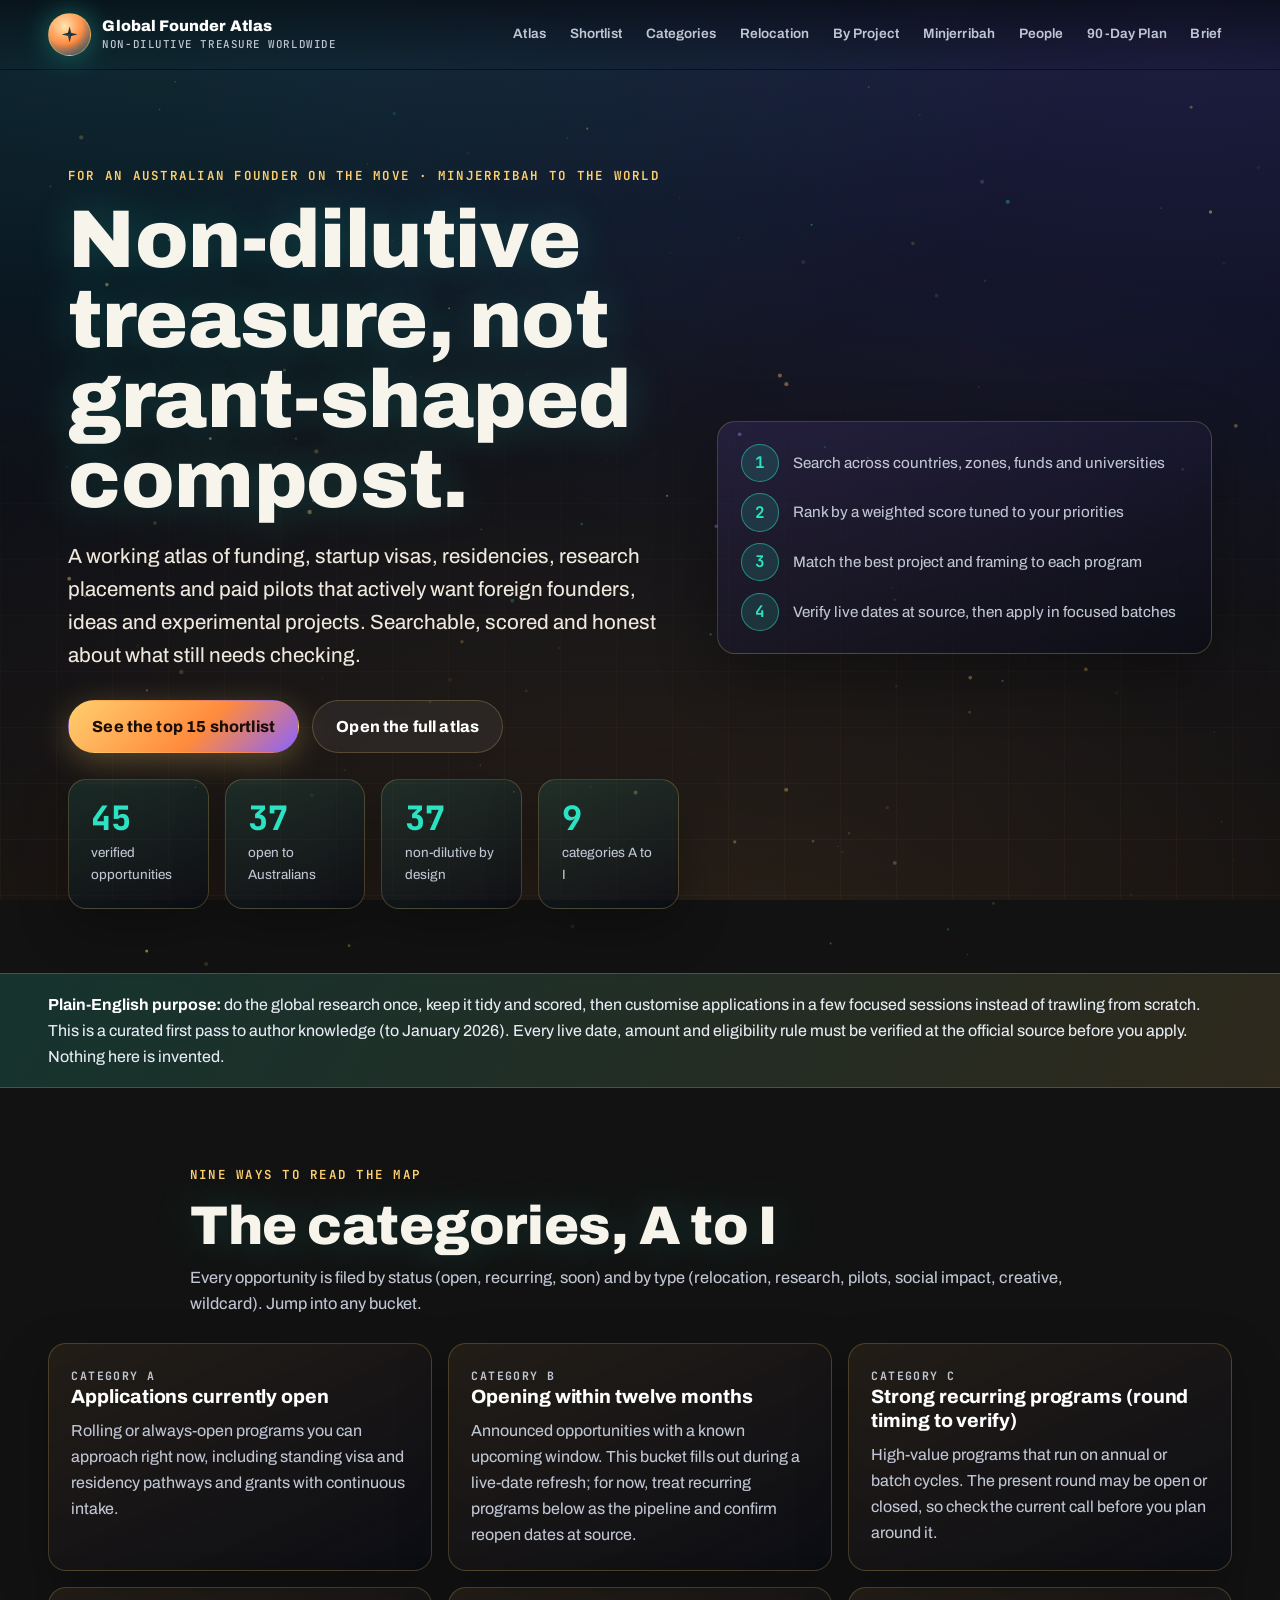
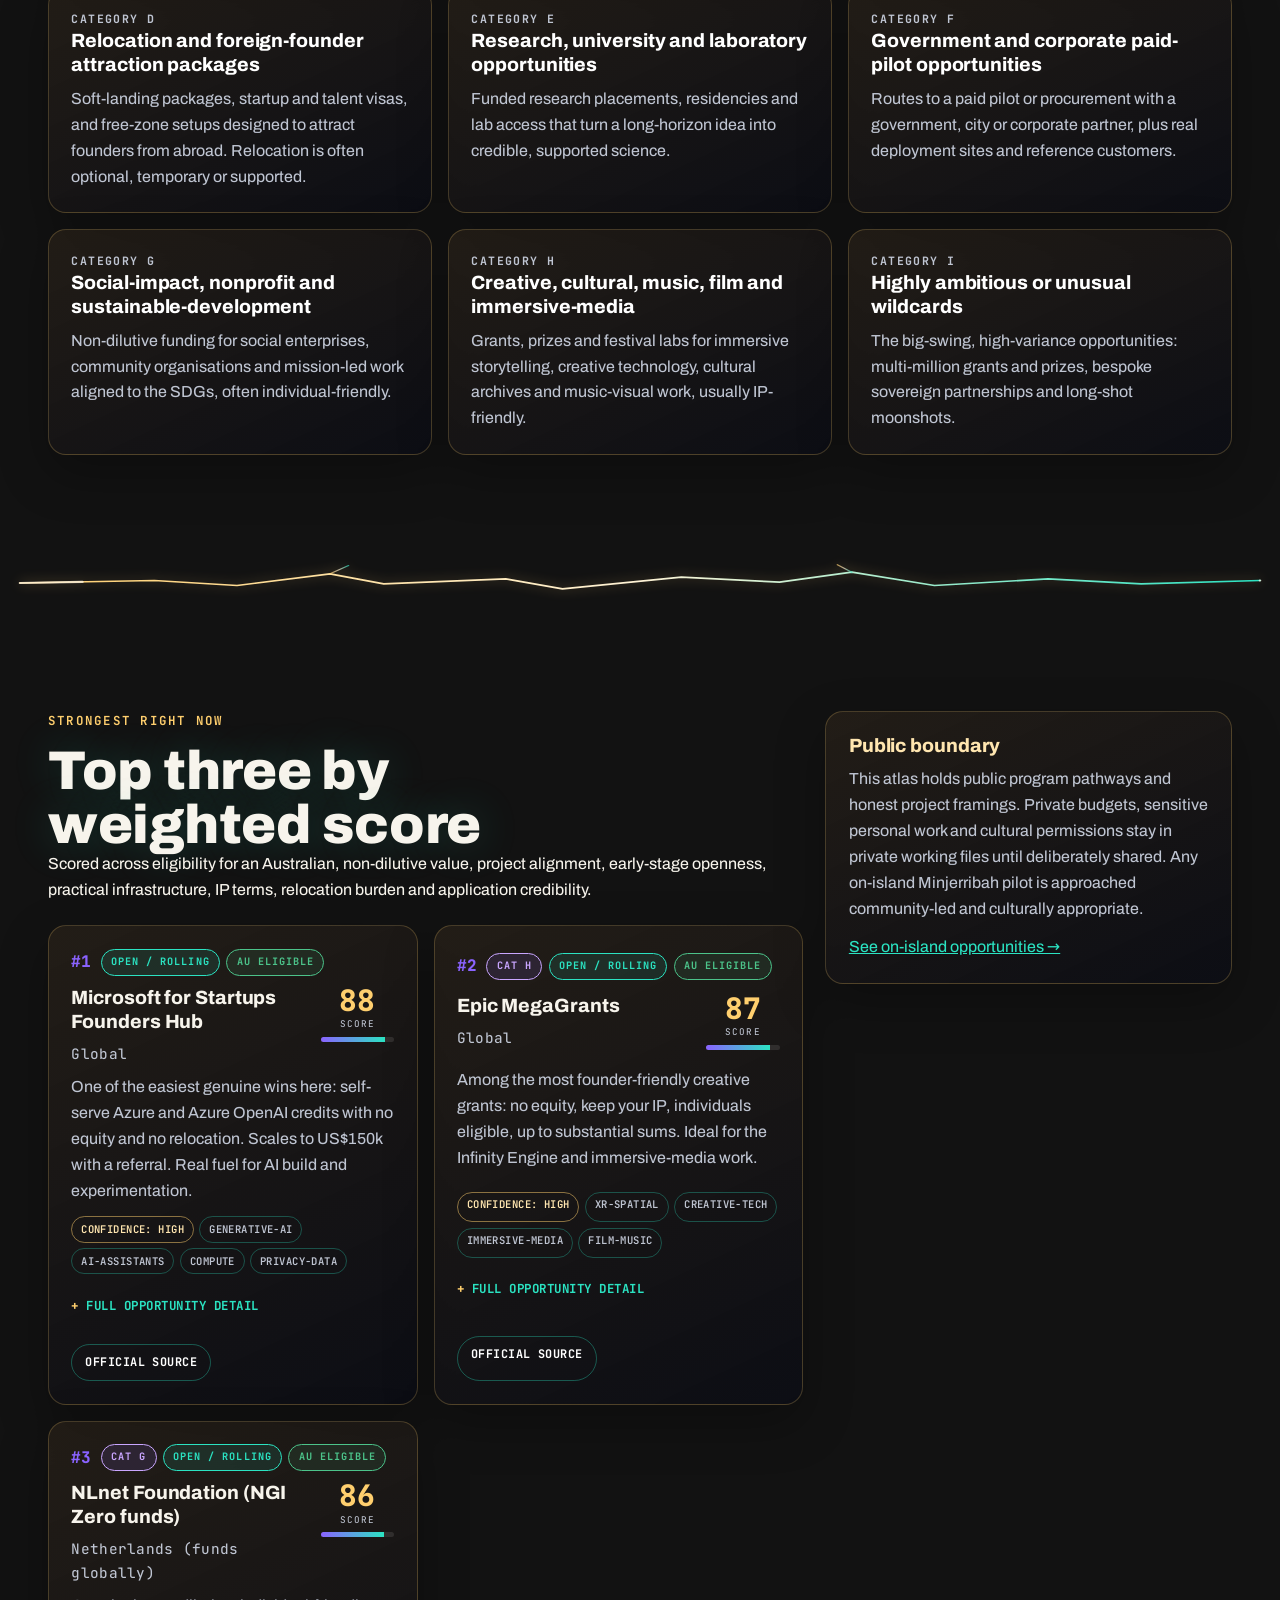
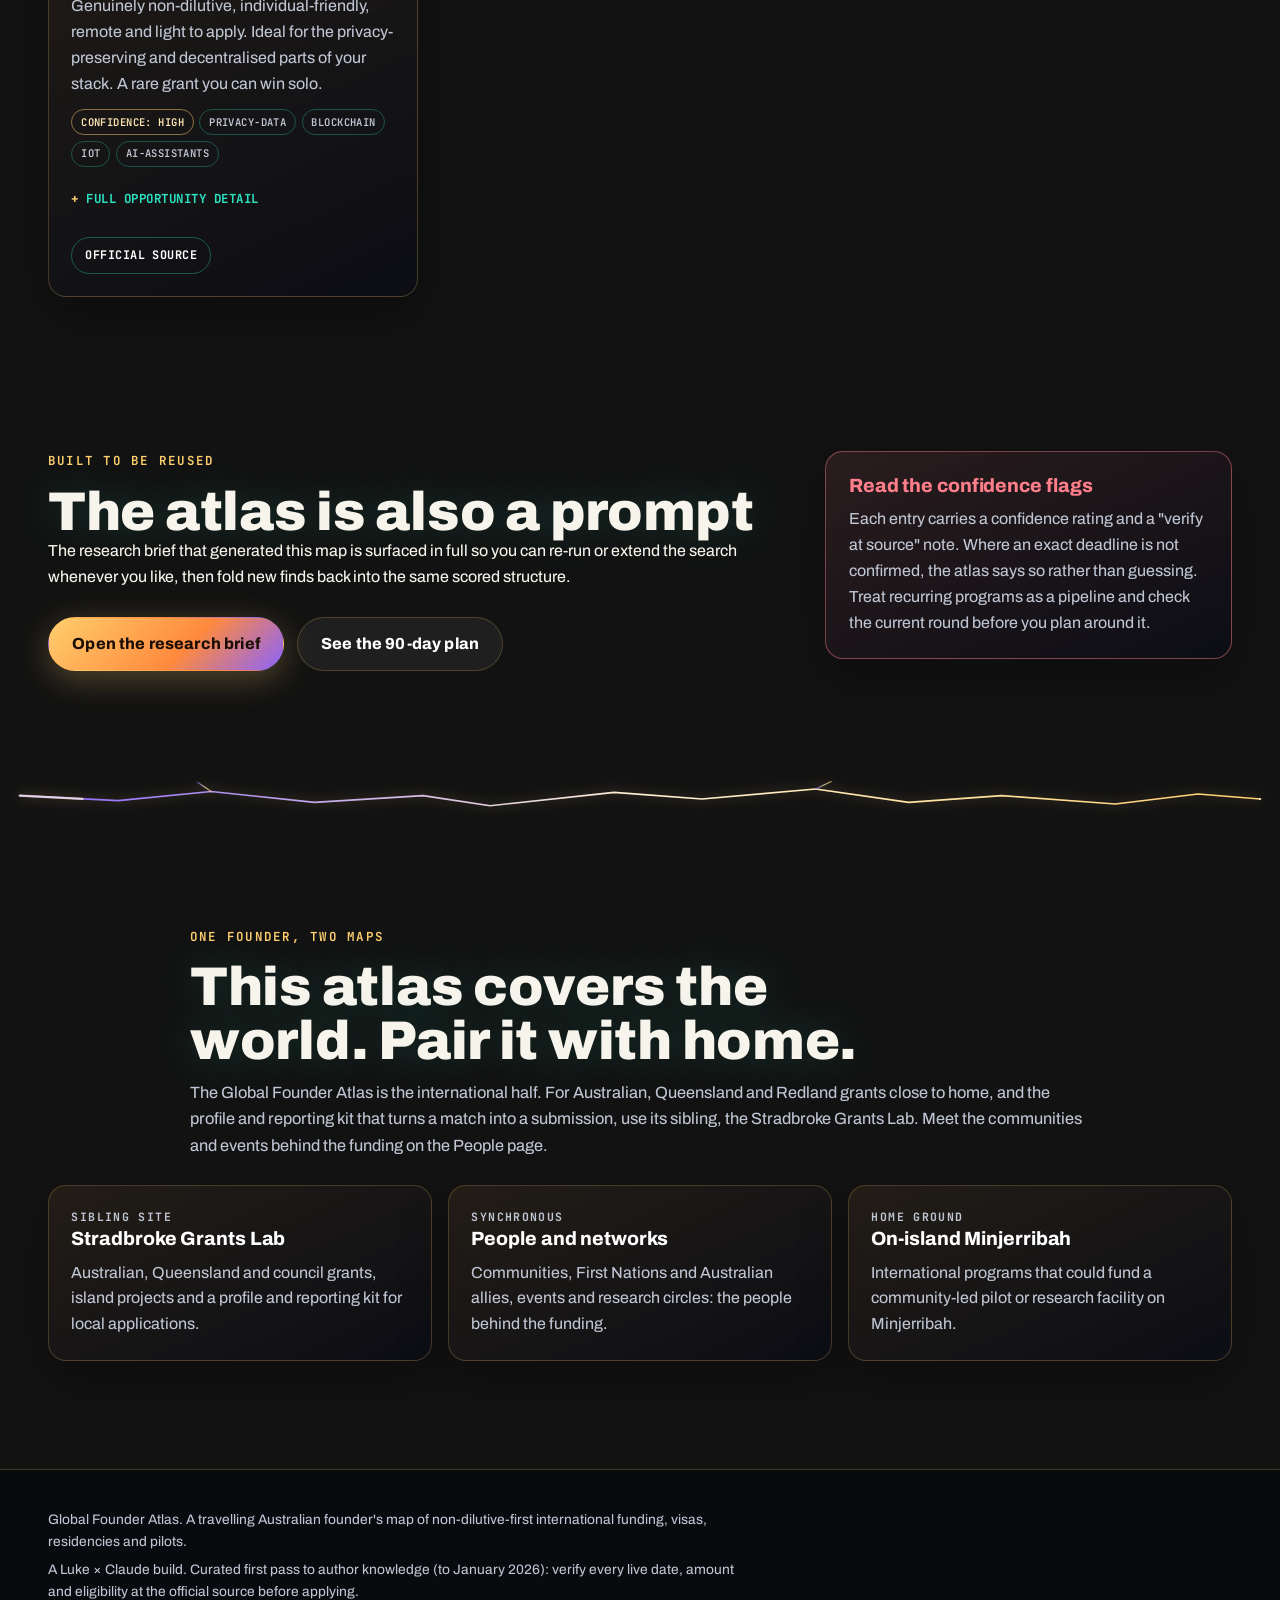
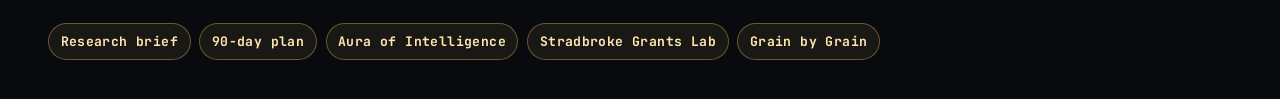
==== commit aeaaac39: "Home: cross-link the domestic sibling and People/Minjerribah Add a "one founder, two maps" section p" ====
--- a/index.html
+++ b/index.html
@@ -90,6 +90,41 @@
           <p>Each entry carries a confidence rating and a "verify at source" note. Where an exact deadline is not confirmed, the atlas says so rather than guessing. Treat recurring programs as a pipeline and check the current round before you plan around it.</p>
         </aside>
       </section>
+
+      <div class="kintsugi-seam reveal" aria-hidden="true">
+        <svg viewBox="0 0 1200 46" preserveAspectRatio="none" focusable="false">
+          <defs><linearGradient id="seamB" x1="0" y1="0" x2="1" y2="0"><stop offset="0" stop-color="#8a63ff"/><stop offset=".5" stop-color="#fff3d6"/><stop offset="1" stop-color="#ffcf6e"/></linearGradient></defs>
+          <path class="seam-path" pathLength="1" stroke="url(#seamB)" d="M0 20 L95 26 L185 15 L285 28 L390 20 L455 32 L575 16 L660 24 L770 12 L860 28 L950 20 L1060 30 L1140 18 L1200 24"/>
+          <path class="seam-path seam-branch" pathLength="1" stroke="url(#seamB)" d="M185 15 L172 4"/>
+          <path class="seam-path seam-branch" pathLength="1" stroke="url(#seamB)" d="M770 12 L785 3"/>
+          <path class="seam-light" pathLength="1" d="M0 20 L95 26 L185 15 L285 28 L390 20 L455 32 L575 16 L660 24 L770 12 L860 28 L950 20 L1060 30 L1140 18 L1200 24"/>
+        </svg>
+      </div>
+
+      <section class="section">
+        <div class="section-heading reveal">
+          <p class="eyebrow">One founder, two maps</p>
+          <h2>This atlas covers the world. Pair it with home.</h2>
+          <p>The Global Founder Atlas is the international half. For Australian, Queensland and Redland grants close to home, and the profile and reporting kit that turns a match into a submission, use its sibling, the Stradbroke Grants Lab. Meet the communities and events behind the funding on the People page.</p>
+        </div>
+        <div class="link-card-grid reveal">
+          <a class="link-card" href="https://auraofintelligence.github.io/stradbroke-grants-lab/" rel="noopener">
+            <p class="tag">Sibling site</p>
+            <h3>Stradbroke Grants Lab</h3>
+            <p>Australian, Queensland and council grants, island projects and a profile and reporting kit for local applications.</p>
+          </a>
+          <a class="link-card" href="people.html">
+            <p class="tag">Synchronous</p>
+            <h3>People and networks</h3>
+            <p>Communities, First Nations and Australian allies, events and research circles: the people behind the funding.</p>
+          </a>
+          <a class="link-card" href="minjerribah.html">
+            <p class="tag">Home ground</p>
+            <h3>On-island Minjerribah</h3>
+            <p>International programs that could fund a community-led pilot or research facility on Minjerribah.</p>
+          </a>
+        </div>
+      </section>
     </main>
     <footer class="site-footer"></footer>
     <script src="assets/app.js?v=2"></script>
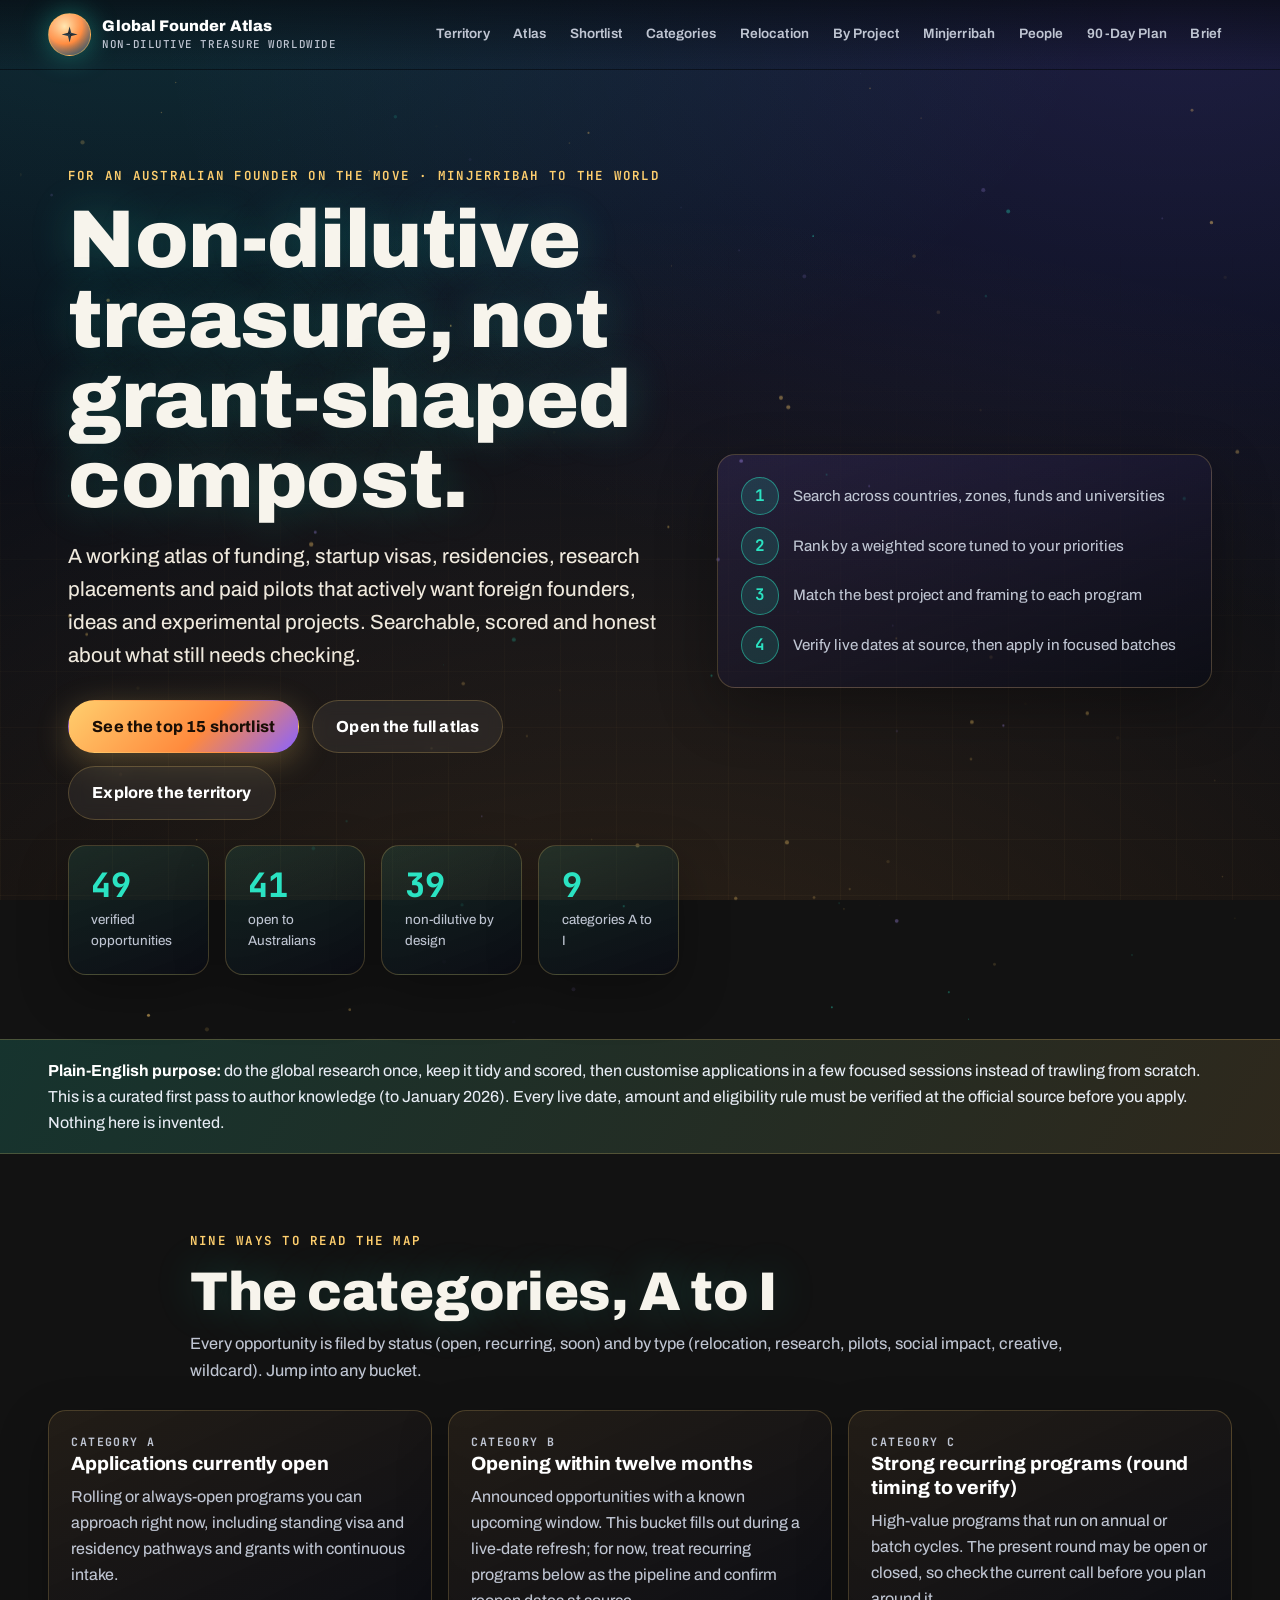
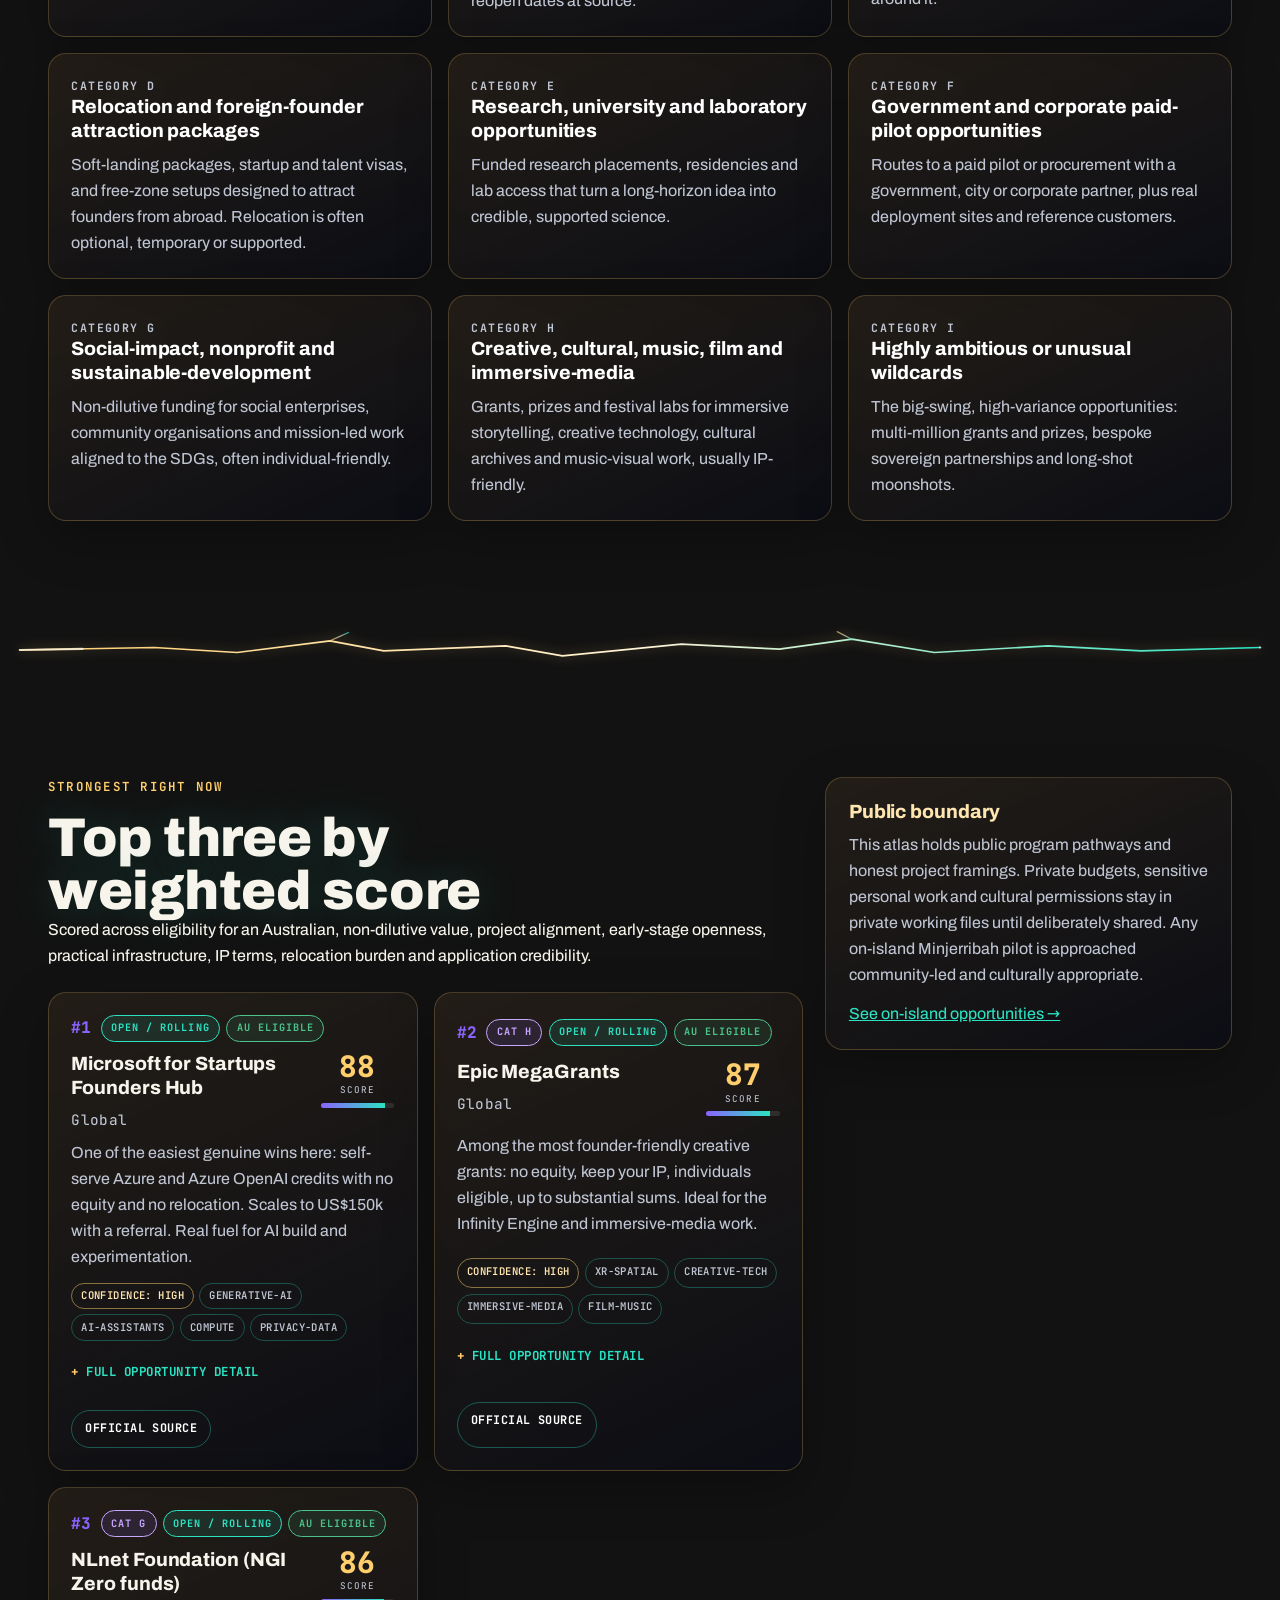
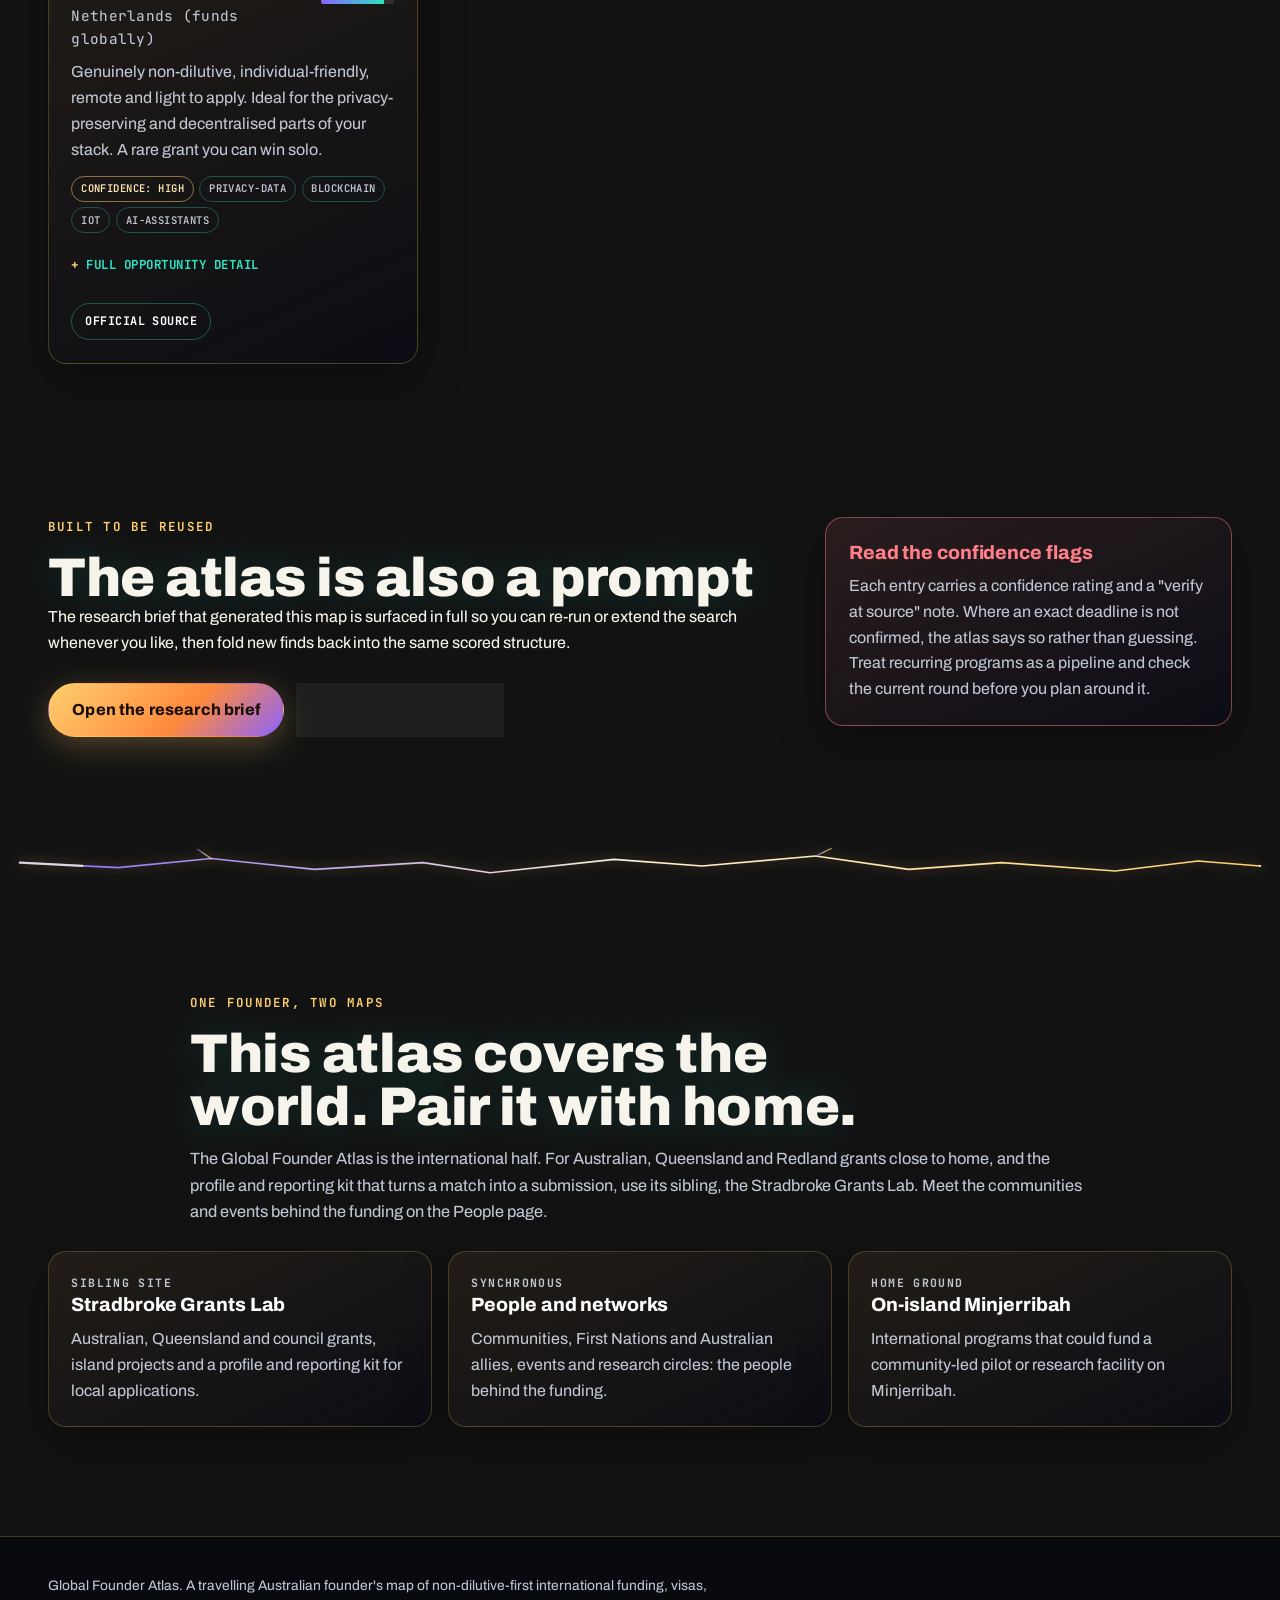
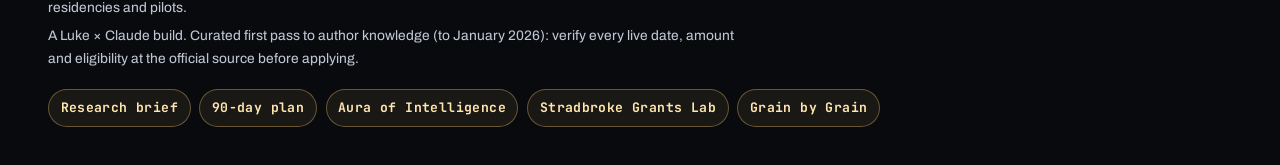
==== commit e1144ef5: "Add Territory map + zone opportunities; wire project-to-funding links - New Territory page (territor" ====
--- a/index.html
+++ b/index.html
@@ -9,7 +9,7 @@
     <meta name="theme-color" content="#0a1420">
     <link rel="preload" href="assets/fonts/archivo-var.woff2" as="font" type="font/woff2" crossorigin>
     <link rel="preload" href="assets/fonts/jetbrains-mono-var.woff2" as="font" type="font/woff2" crossorigin>
-    <link rel="stylesheet" href="assets/styles.css?v=2">
+    <link rel="stylesheet" href="assets/styles.css?v=3">
     <link rel="icon" href="assets/favicon.svg" type="image/svg+xml">
   </head>
   <body data-page="home">
@@ -25,6 +25,7 @@
           <div class="hero-actions">
             <a class="button primary" href="shortlist.html">See the top 15 shortlist</a>
             <a class="button secondary" href="opportunities.html">Open the full atlas</a>
+            <a class="button secondary" href="territory.html">Explore the territory</a>
           </div>
           <div class="stat-strip" id="homeStats"></div>
         </div>
@@ -127,7 +128,7 @@
       </section>
     </main>
     <footer class="site-footer"></footer>
-    <script src="assets/app.js?v=2"></script>
-    <script src="assets/cinematic.js?v=2" defer></script>
+    <script src="assets/app.js?v=3"></script>
+    <script src="assets/cinematic.js?v=3" defer></script>
   </body>
 </html>
--- a/assets/styles.css
+++ b/assets/styles.css
@@ -329,6 +329,28 @@
 .person-card p { color: var(--muted); }
 .person-card .why { color: #e7ecf4; font-size: .92rem; }
 
+/* ---------- Territory map ---------- */
+.threat-grid { display: flex; flex-wrap: wrap; gap: .5rem; margin: 1rem 0 1.2rem; }
+.threat { border: 1px solid rgba(255, 126, 138, .4); background: rgba(255, 126, 138, .08); color: #ffb3ba; border-radius: 999px; font-family: var(--fm); font-size: .74rem; font-weight: 600; letter-spacing: .03em; padding: .32rem .72rem; }
+.gem { color: var(--gold-soft); border-left: 3px solid var(--gold); padding-left: 1rem; margin-top: 1.1rem; }
+.territory-legend { display: flex; flex-wrap: wrap; gap: .8rem 1.6rem; list-style: none; margin: 1.4rem 0 0; padding: 0; }
+.territory-legend li { display: flex; align-items: center; gap: .5rem; color: var(--muted); font-size: .88rem; }
+.territory-legend strong { color: var(--text); font-family: var(--fd); }
+.stage-dot { width: .8rem; height: .8rem; border-radius: 50%; flex: none; }
+.stage-dot.live { background: var(--teal); box-shadow: 0 0 10px rgba(43, 227, 194, .6); }
+.stage-dot.building { background: var(--gold); box-shadow: 0 0 10px rgba(255, 207, 110, .6); }
+.stage-dot.surveyed { background: var(--violet); }
+.project-card { display: grid; gap: .55rem; align-content: start; }
+.badge.stage-live { color: var(--teal); background: rgba(43, 227, 194, .1); }
+.badge.stage-building { color: var(--gold); background: rgba(255, 207, 110, .1); }
+.badge.stage-surveyed { color: var(--amethyst); background: rgba(138, 99, 255, .12); }
+.match-links { display: flex; flex-wrap: wrap; gap: .4rem; align-items: center; margin-top: .4rem; }
+.match-label { color: var(--gold-soft); font-family: var(--fm); font-size: .66rem; text-transform: uppercase; letter-spacing: .08em; width: 100%; }
+.match-links a { display: inline-flex; align-items: center; gap: .35rem; border: 1px solid var(--line); border-radius: 999px; padding: .3rem .62rem; font-family: var(--fm); font-size: .72rem; color: var(--muted); text-decoration: none; transition: border-color var(--dur-fast), color var(--dur-fast), background var(--dur-fast); }
+.match-links a:hover { border-color: var(--teal); color: #fff; background: rgba(43, 227, 194, .1); }
+.match-links a b { color: var(--gold); font-weight: 760; }
+.opp-card.is-highlight, .data-card.is-highlight { border-color: var(--gold); box-shadow: 0 0 0 1px var(--gold), 0 20px 50px rgba(255, 207, 110, .15); }
+
 /* ---------- Kintsugi seams ---------- */
 .kintsugi-seam { position: relative; width: min(100%, var(--max)); height: 2.4rem; margin: clamp(1rem, 3vw, 2rem) auto; }
 .kintsugi-seam svg { position: absolute; inset: 0; width: 100%; height: 100%; overflow: visible; filter: drop-shadow(0 0 6px rgba(255, 207, 110, .45)); }
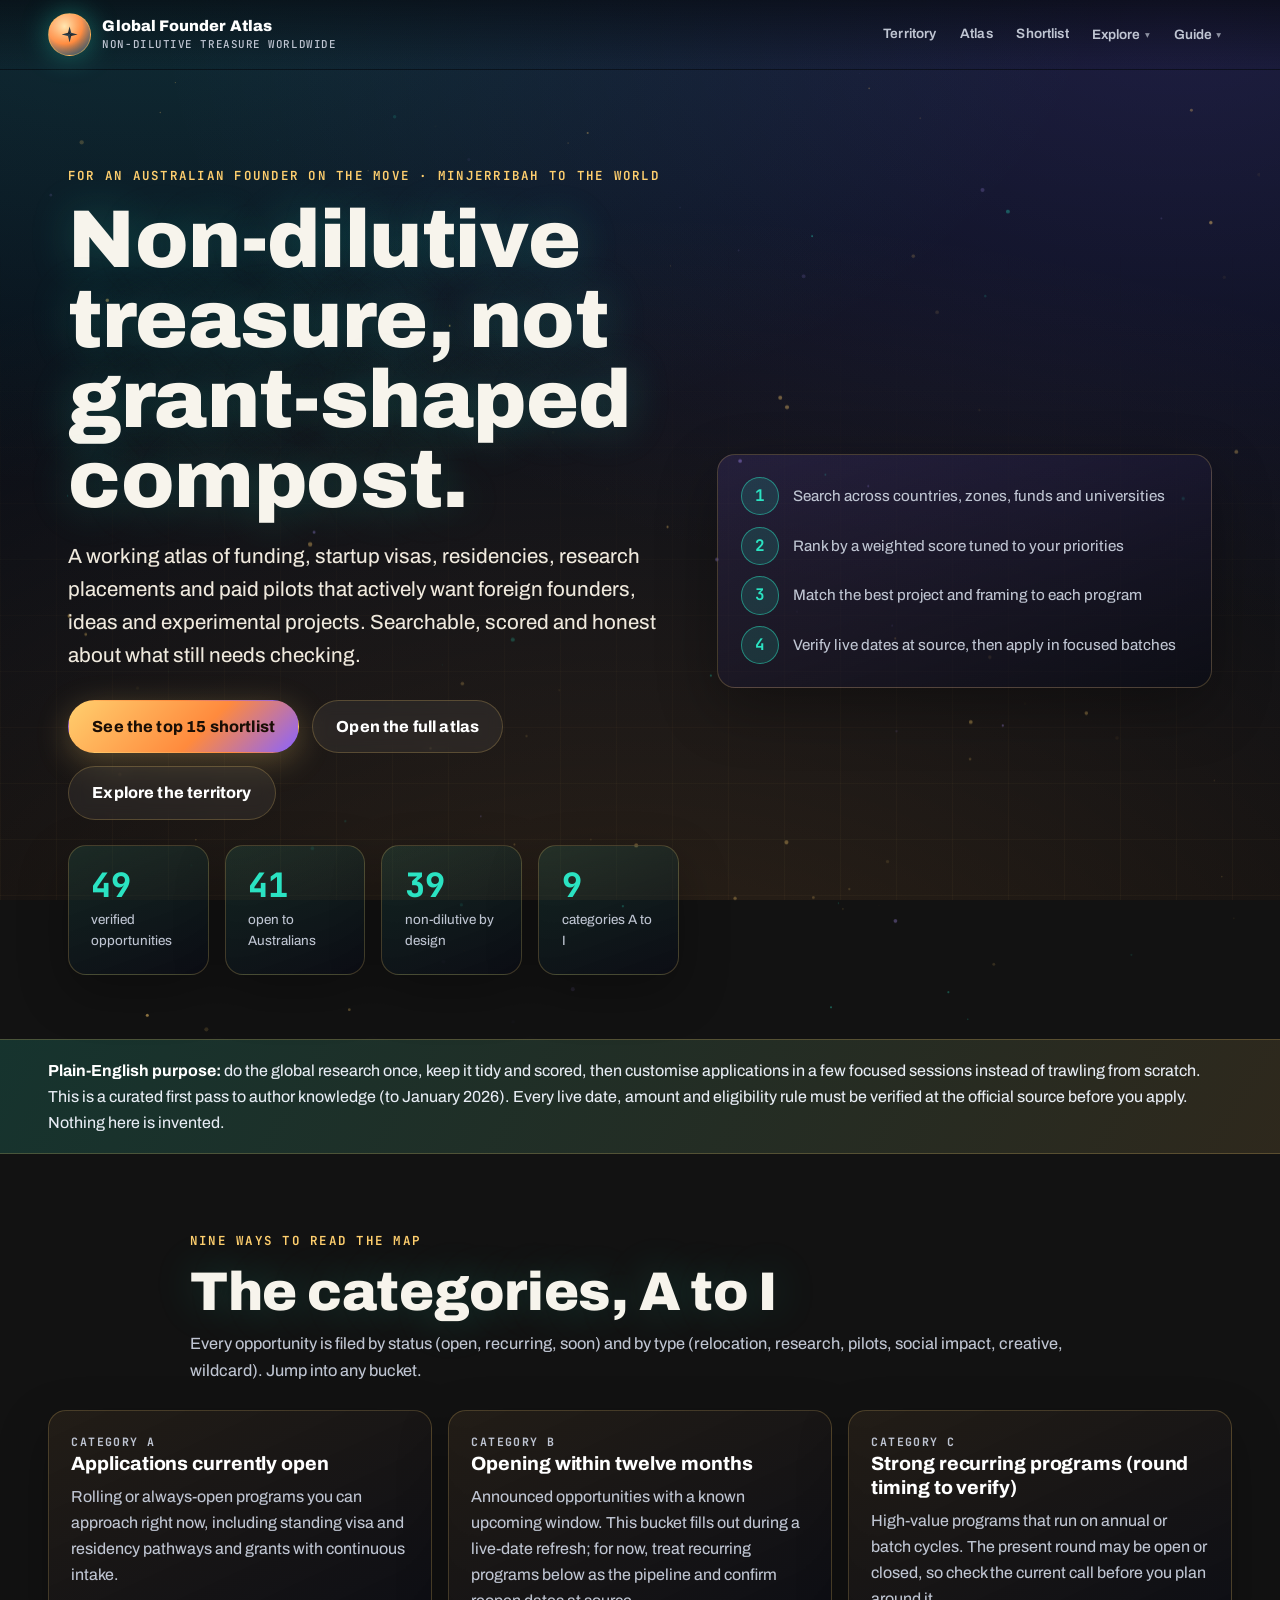
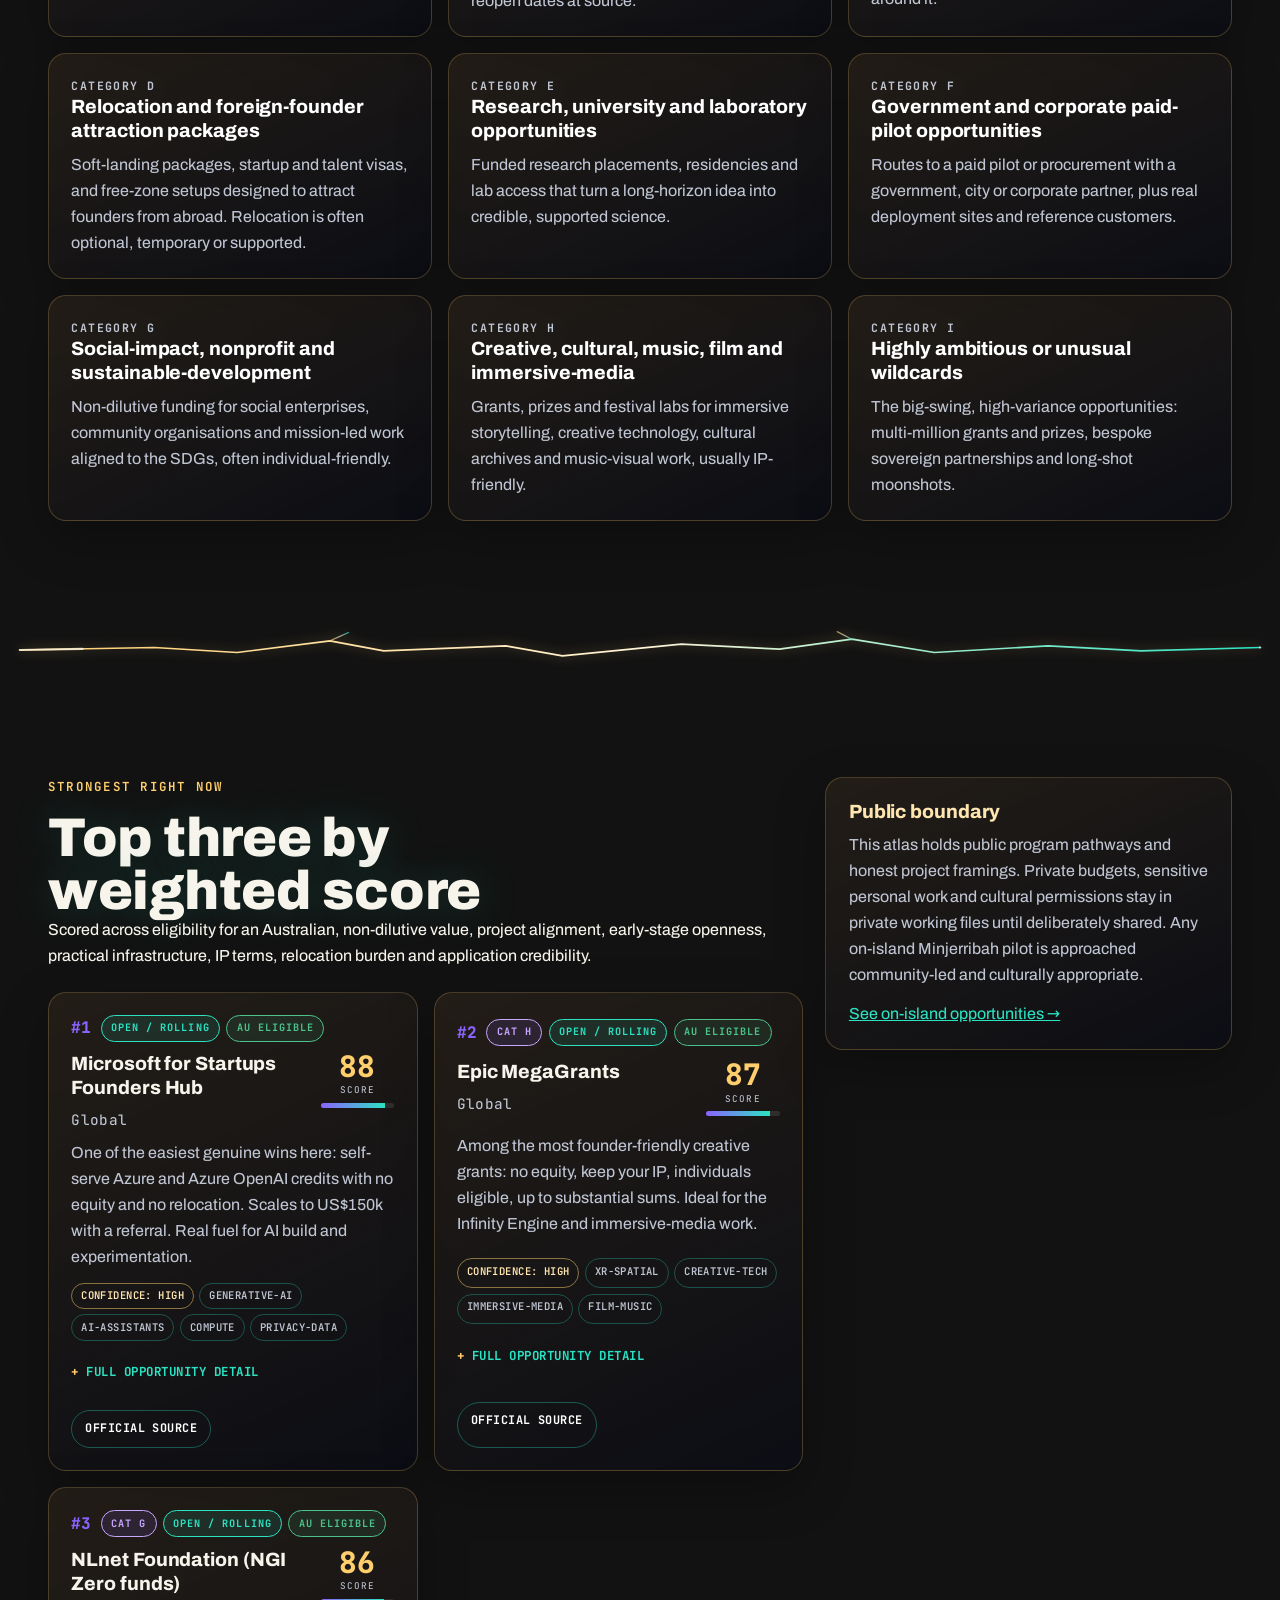
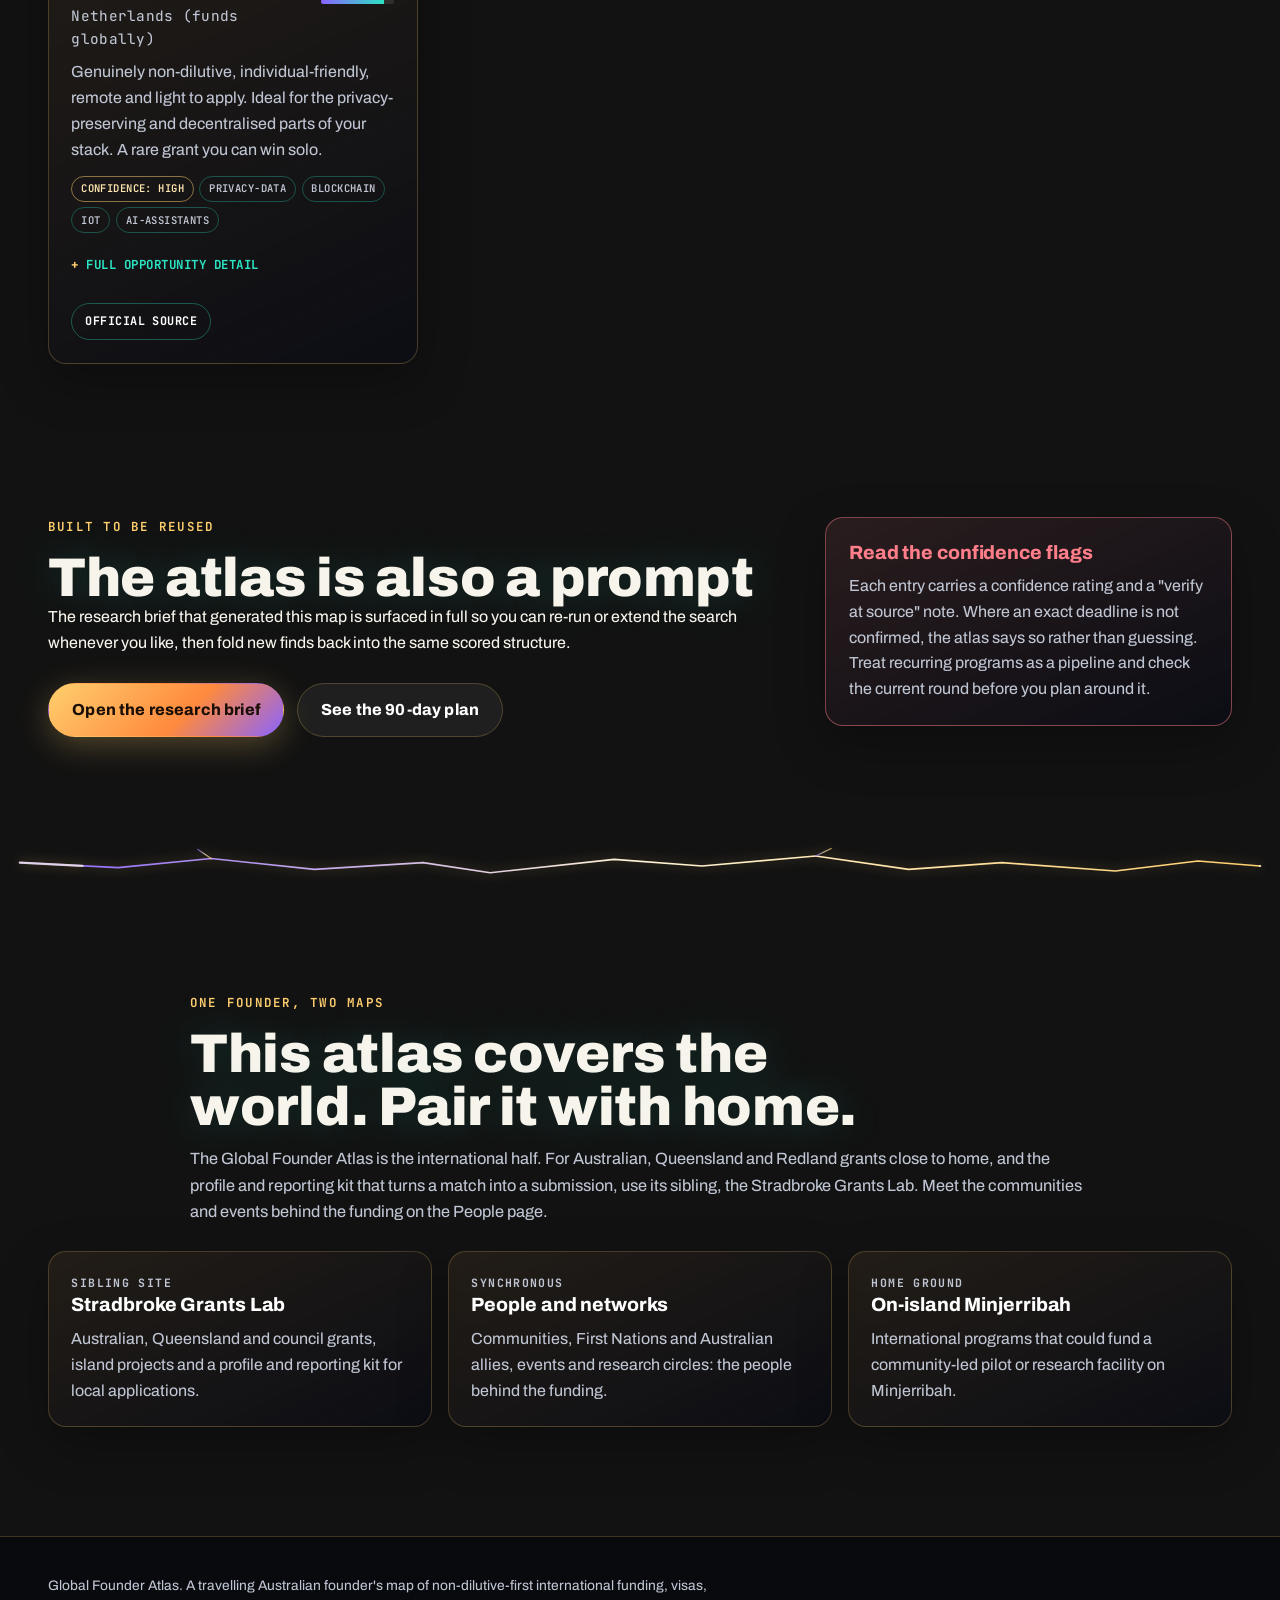
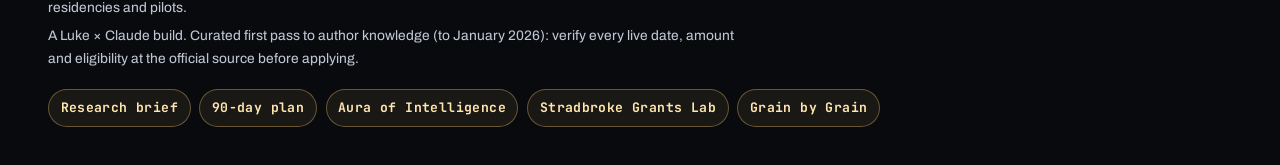
==== commit 35dfc31e: "Nav dropdowns; add island-entity repos; fix dead link; interop index A) Nav re-jig: collapse the 10-" ====
--- a/index.html
+++ b/index.html
@@ -9,7 +9,7 @@
     <meta name="theme-color" content="#0a1420">
     <link rel="preload" href="assets/fonts/archivo-var.woff2" as="font" type="font/woff2" crossorigin>
     <link rel="preload" href="assets/fonts/jetbrains-mono-var.woff2" as="font" type="font/woff2" crossorigin>
-    <link rel="stylesheet" href="assets/styles.css?v=3">
+    <link rel="stylesheet" href="assets/styles.css?v=4">
     <link rel="icon" href="assets/favicon.svg" type="image/svg+xml">
   </head>
   <body data-page="home">
@@ -128,7 +128,7 @@
       </section>
     </main>
     <footer class="site-footer"></footer>
-    <script src="assets/app.js?v=3"></script>
-    <script src="assets/cinematic.js?v=3" defer></script>
+    <script src="assets/app.js?v=4"></script>
+    <script src="assets/cinematic.js?v=4" defer></script>
   </body>
 </html>
--- a/assets/styles.css
+++ b/assets/styles.css
@@ -135,6 +135,15 @@
 .site-nav a:hover { color: #fff; background: rgba(43, 227, 194, .14); }
 .site-nav a[aria-current="page"] { color: #fff; background: rgba(255, 207, 110, .2); box-shadow: inset 0 0 0 1px var(--line); }
 .nav-toggle { display: none; background: rgba(255,255,255,.06); border: 1px solid var(--line); color: var(--text); border-radius: 999px; font-family: var(--fm); font-size: .8rem; font-weight: 700; padding: .5rem .8rem; cursor: pointer; }
+.nav-menu { position: relative; }
+.nav-menu > summary { list-style: none; cursor: pointer; padding: .5rem .68rem; border-radius: 999px; color: var(--muted); white-space: nowrap; font: 620 .85rem var(--fd); display: inline-flex; align-items: center; gap: .3rem; transition: color var(--dur-fast), background var(--dur-fast); }
+.nav-menu > summary::-webkit-details-marker { display: none; }
+.nav-menu > summary::after { content: "\25BE"; font-size: .7em; opacity: .7; }
+.nav-menu[open] > summary, .nav-menu > summary:hover, .nav-menu > summary[data-active] { color: #fff; background: rgba(43, 227, 194, .14); }
+.nav-menu > summary[data-active] { box-shadow: inset 0 0 0 1px var(--line); }
+.nav-drop { position: absolute; top: calc(100% + .4rem); right: 0; z-index: 60; display: grid; gap: .1rem; min-width: 12rem; padding: .4rem; border: 1px solid var(--line); border-radius: 12px; background: rgba(10, 12, 22, .97); backdrop-filter: blur(14px); -webkit-backdrop-filter: blur(14px); box-shadow: 0 18px 40px rgba(0,0,0,.5); }
+.nav-drop a { padding: .55rem .7rem; border-radius: 8px; }
+.nav-drop a:hover { background: rgba(43, 227, 194, .12); }
 
 /* ---------- Buttons ---------- */
 .button { display: inline-flex; justify-content: center; align-items: center; gap: .55rem; min-height: 2.85rem; padding: .8rem 1.45rem; border-radius: 999px; text-decoration: none; border: 1px solid transparent; font-family: var(--fd); font-weight: 760; cursor: pointer; letter-spacing: .01em; font-size: 1rem; transition: transform var(--dur-fast) var(--ease-out), box-shadow var(--dur-fast) var(--ease-out), background var(--dur-fast), border-color var(--dur-fast); }
@@ -398,6 +407,9 @@
   .site-nav { order: 4; flex-basis: 100%; display: none; flex-direction: column; align-items: stretch; padding-top: .6rem; }
   .site-nav.is-open { display: flex; }
   .site-nav a { padding: .7rem .8rem; }
+  .nav-menu { width: 100%; }
+  .nav-menu > summary { width: 100%; }
+  .nav-drop { position: static; min-width: 0; border: 0; padding: 0 0 .2rem .8rem; background: transparent; box-shadow: none; backdrop-filter: none; -webkit-backdrop-filter: none; }
   .split { grid-template-columns: 1fr; }
   .link-card-grid, .data-grid, .data-grid.two { grid-template-columns: 1fr; }
   .stat-strip { grid-template-columns: repeat(2, 1fr); }
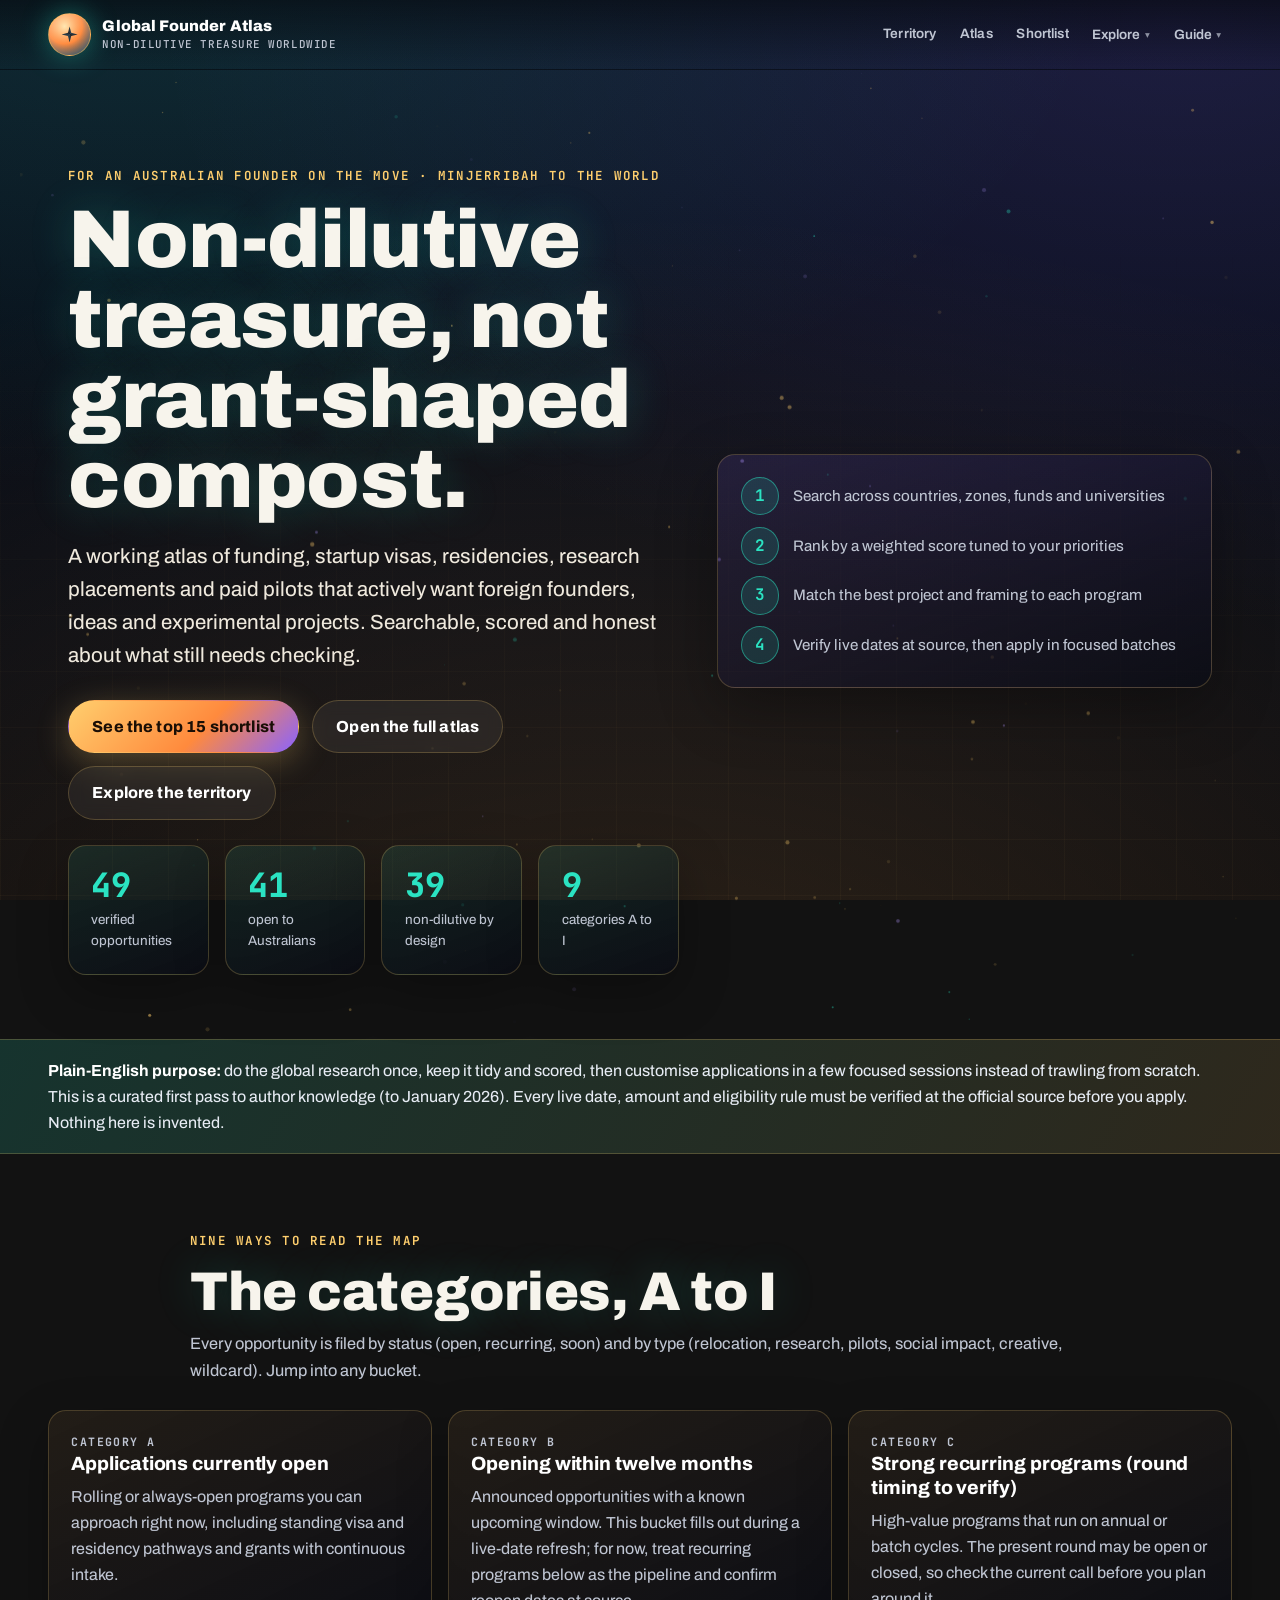
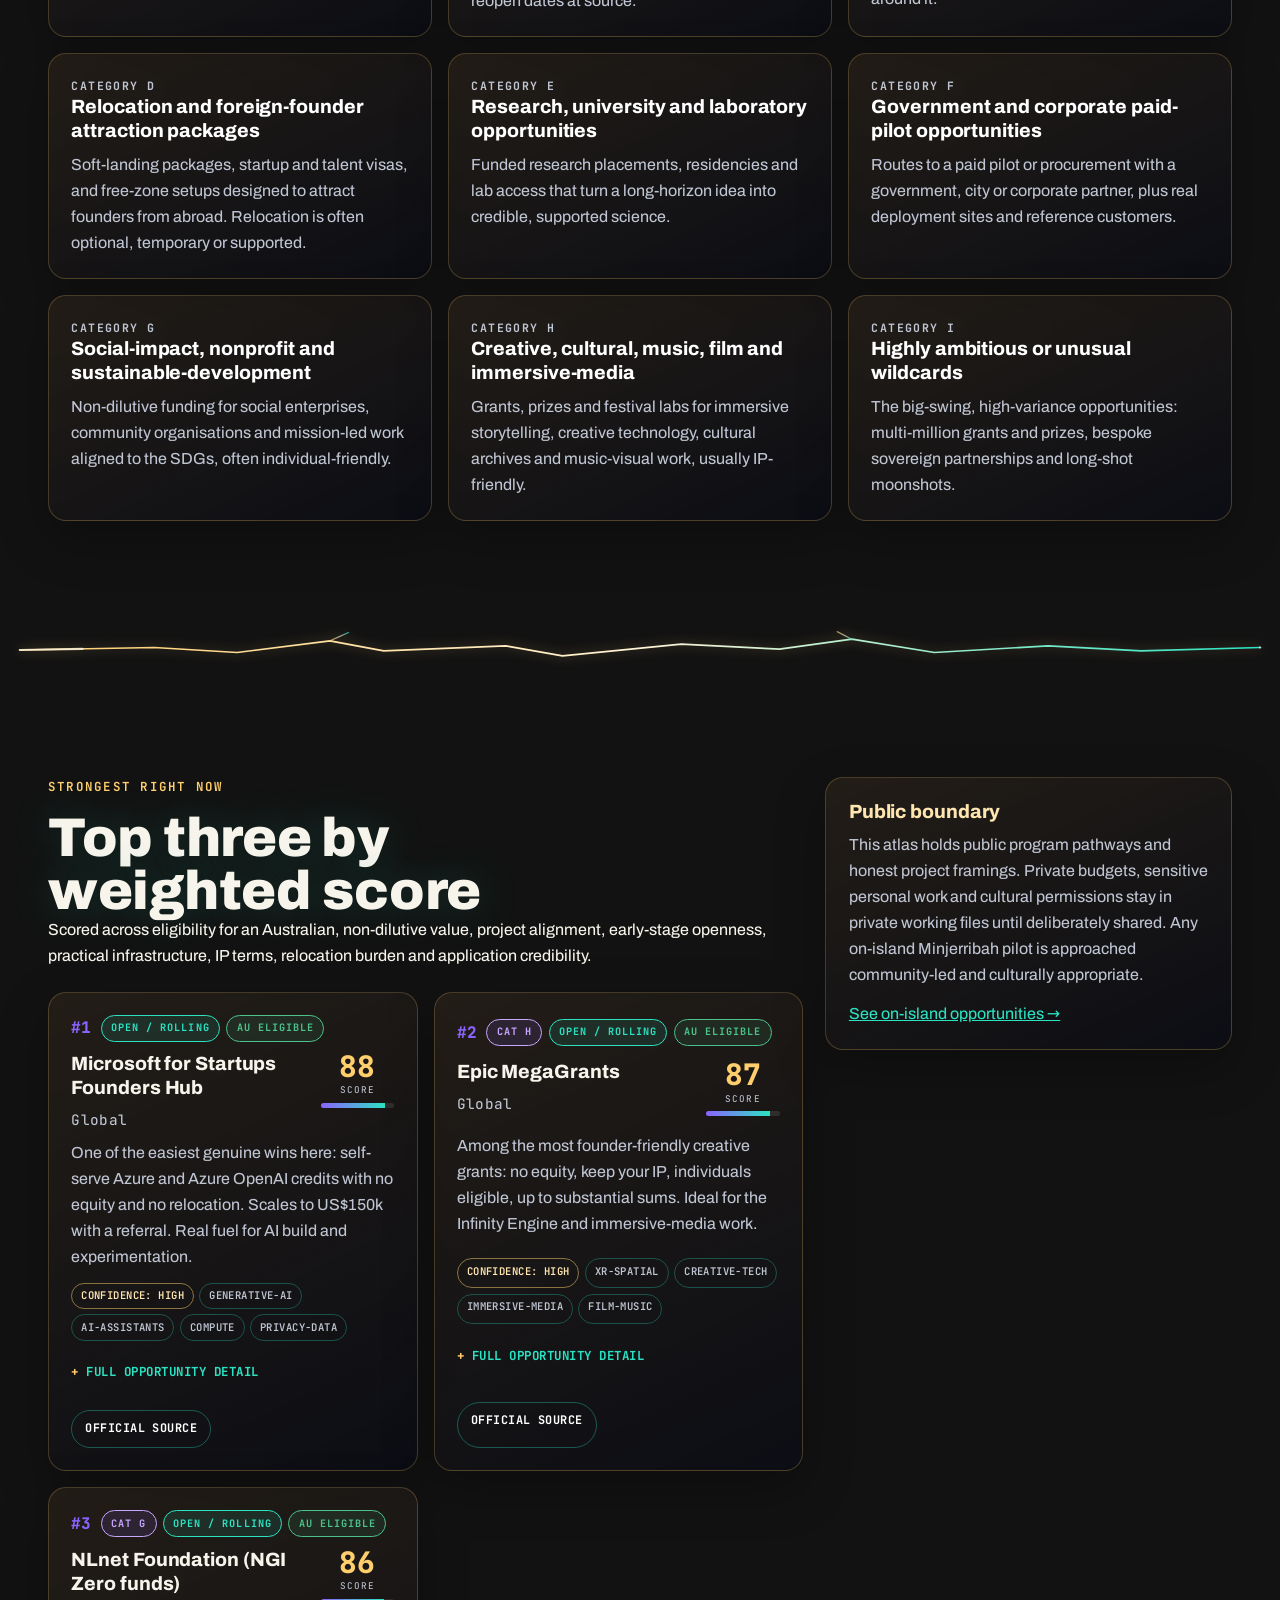
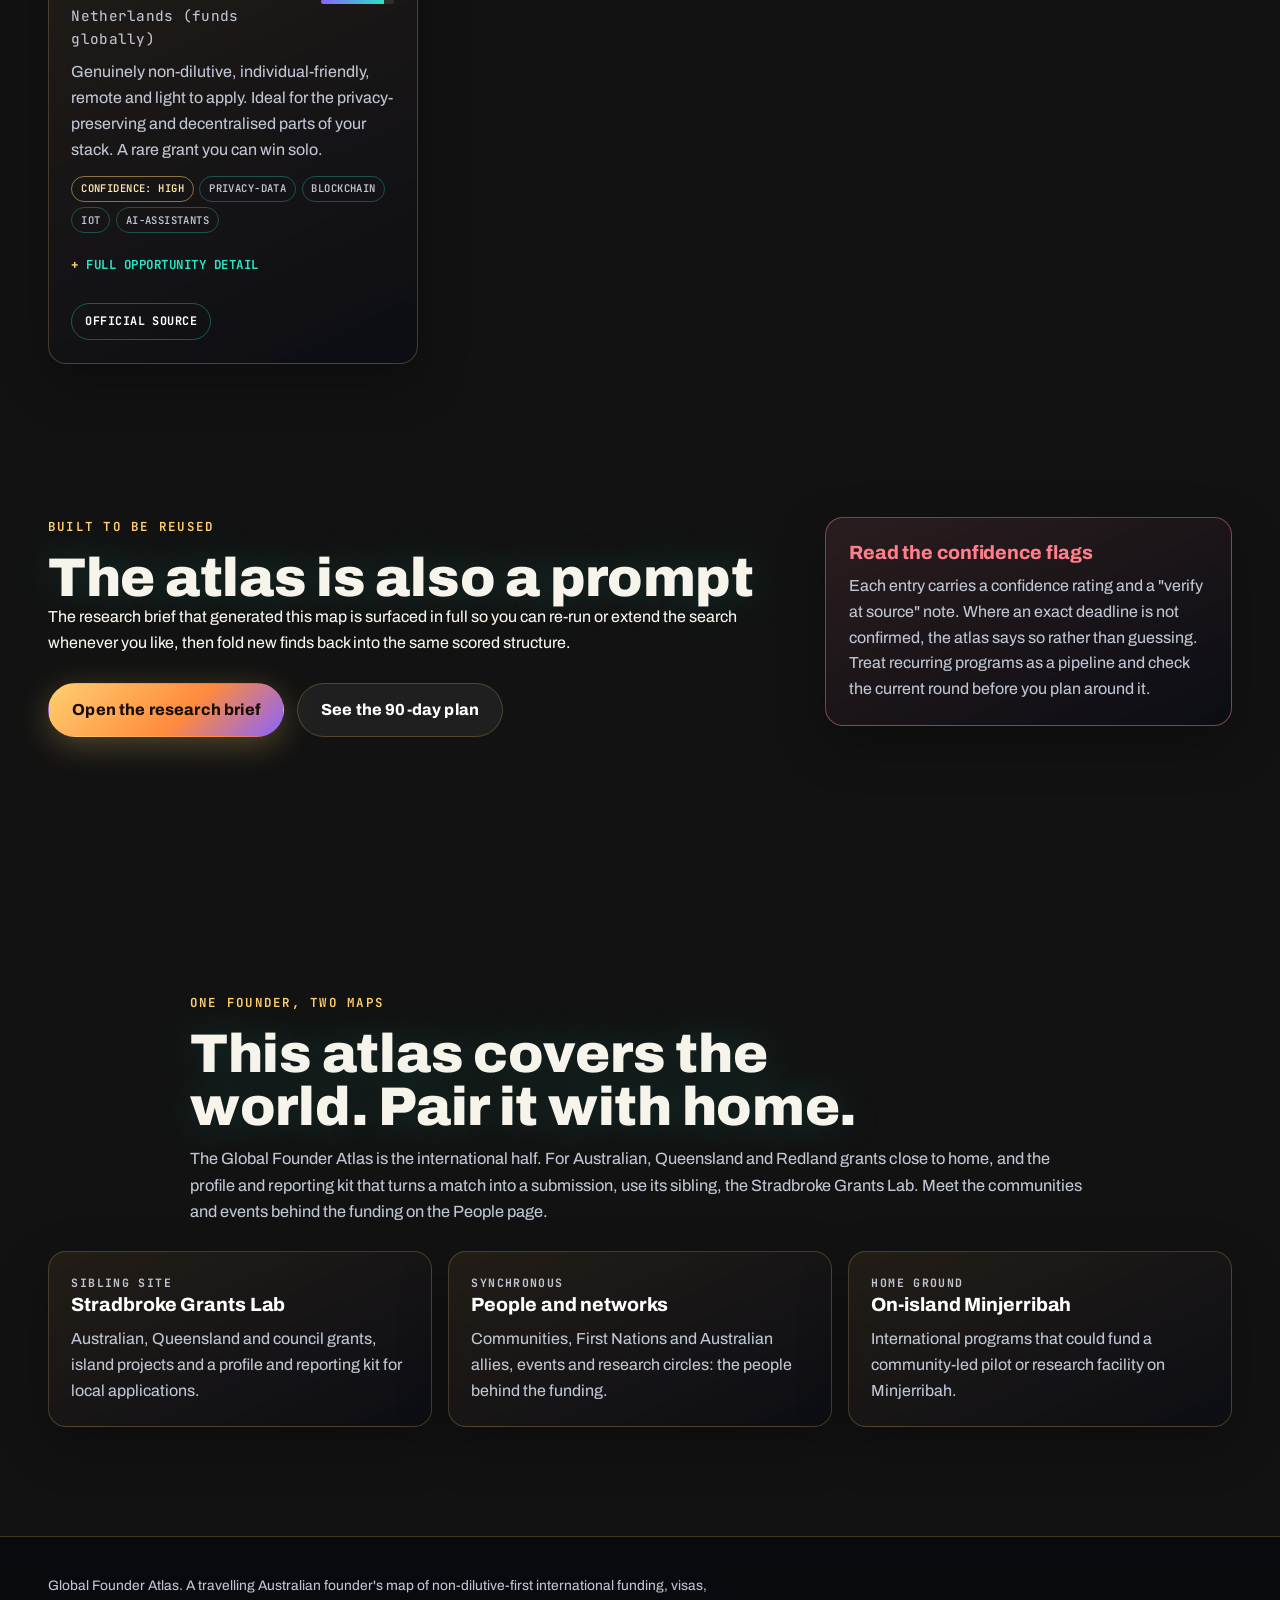
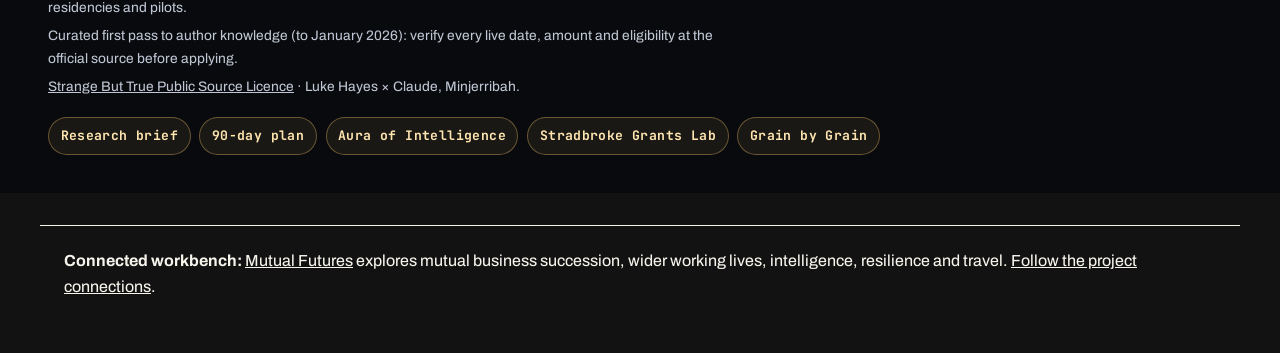
==== commit 037a72d1: "Connect this project reciprocally with the standalone Mutual Futures workbench" ====
--- a/index.html
+++ b/index.html
@@ -130,5 +130,7 @@
     <footer class="site-footer"></footer>
     <script src="assets/app.js?v=4"></script>
     <script src="assets/cinematic.js?v=4" defer></script>
-  </body>
+  
+<aside id="mutual-futures-connection" aria-label="Connected public workbench" style="max-width:1200px;margin:32px auto;padding:22px 24px;border-top:1px solid currentColor;font:inherit;line-height:1.6"><p style="margin:0"><strong>Connected workbench: </strong><a href="https://auraofintelligence.github.io/mutual-futures/" target="_blank" rel="noopener noreferrer">Mutual Futures</a> explores mutual business succession, wider working lives, intelligence, resilience and travel. <a href="https://auraofintelligence.github.io/mutual-futures/sources.html" target="_blank" rel="noopener noreferrer">Follow the project connections</a>.</p></aside>
+</body>
 </html>
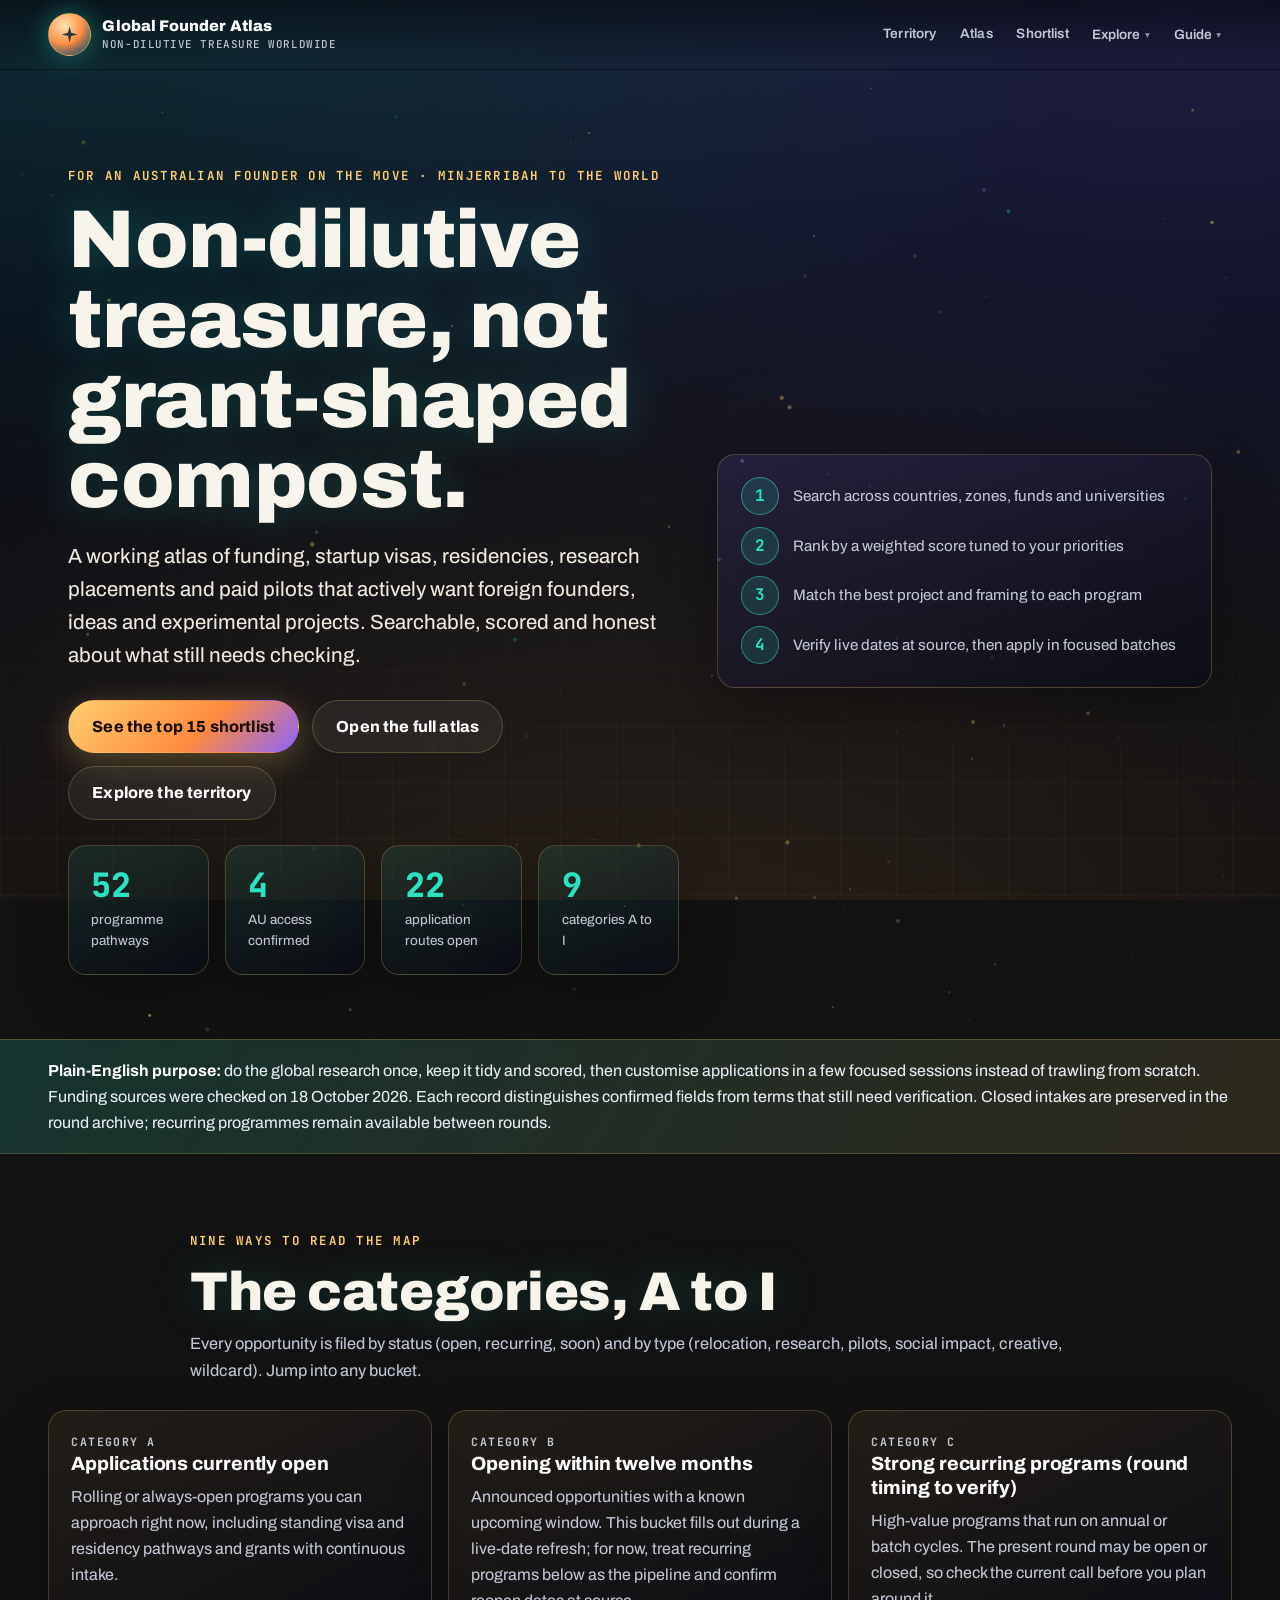
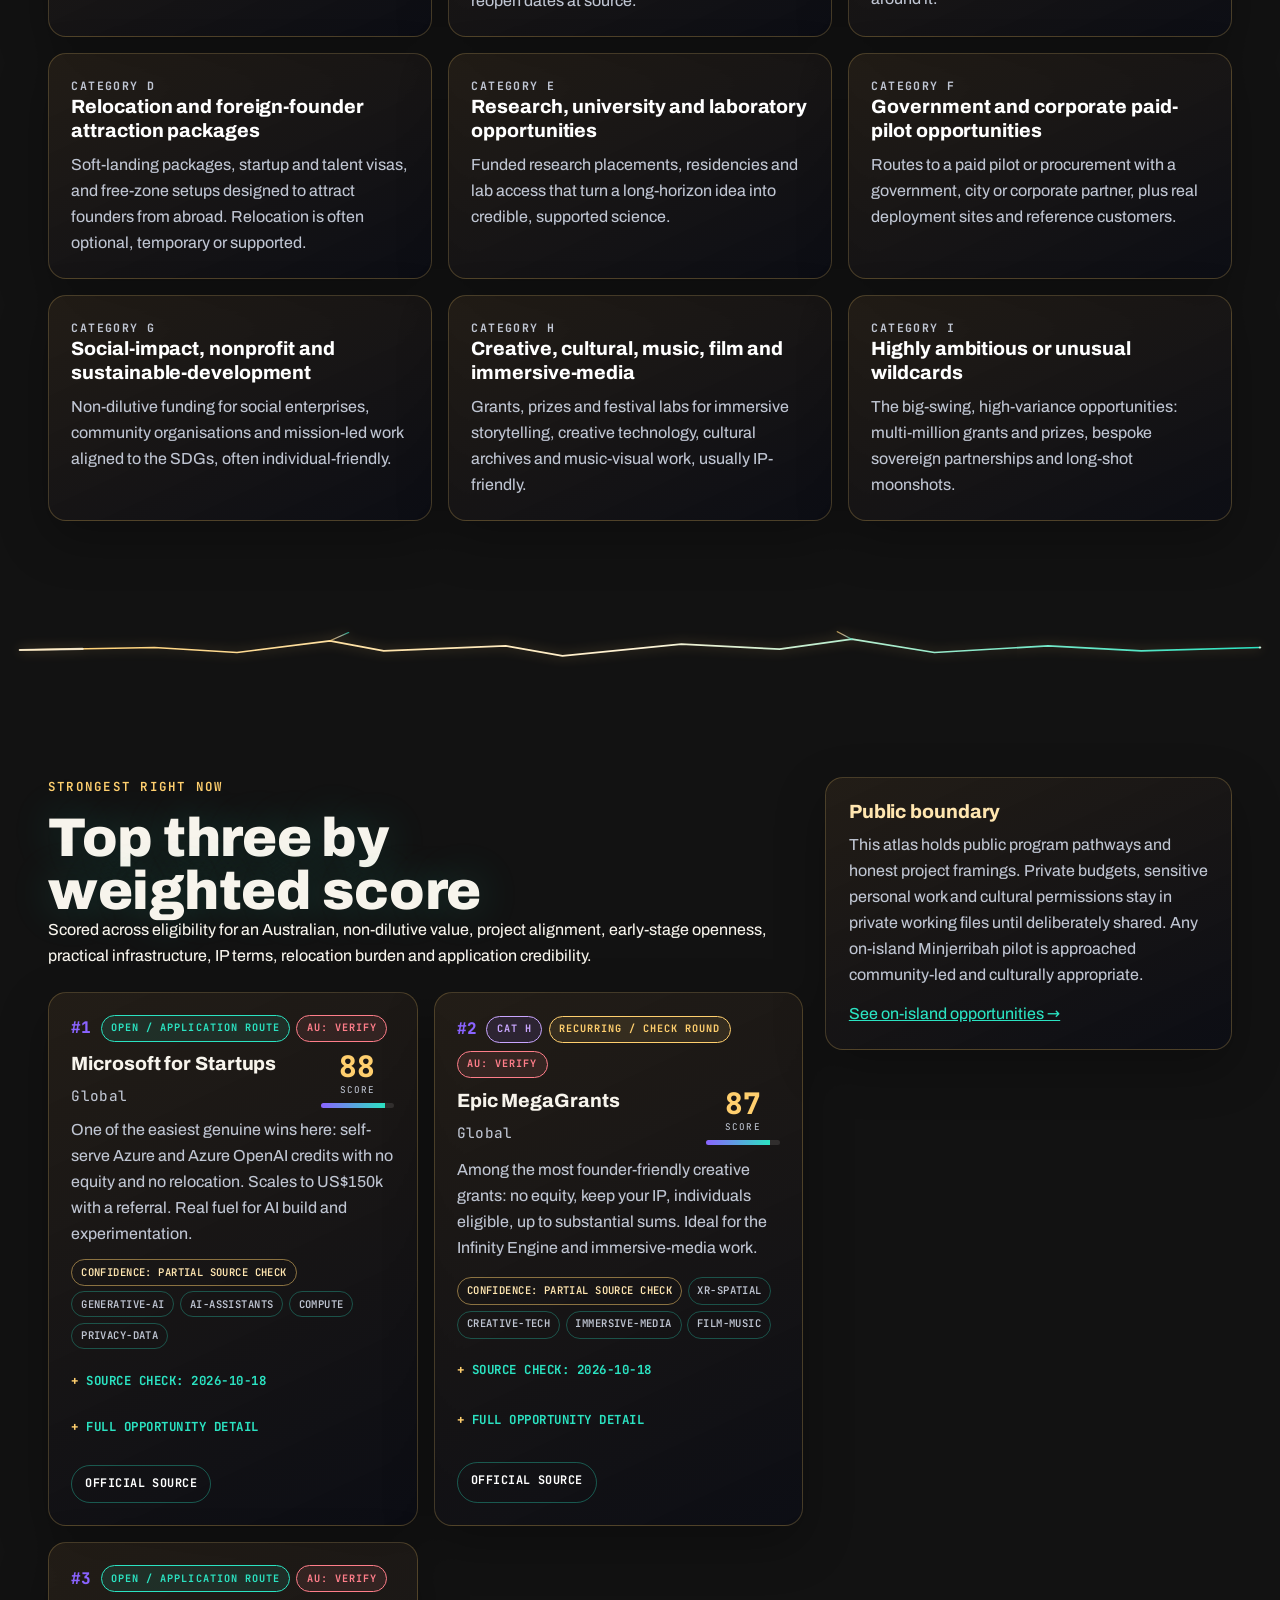
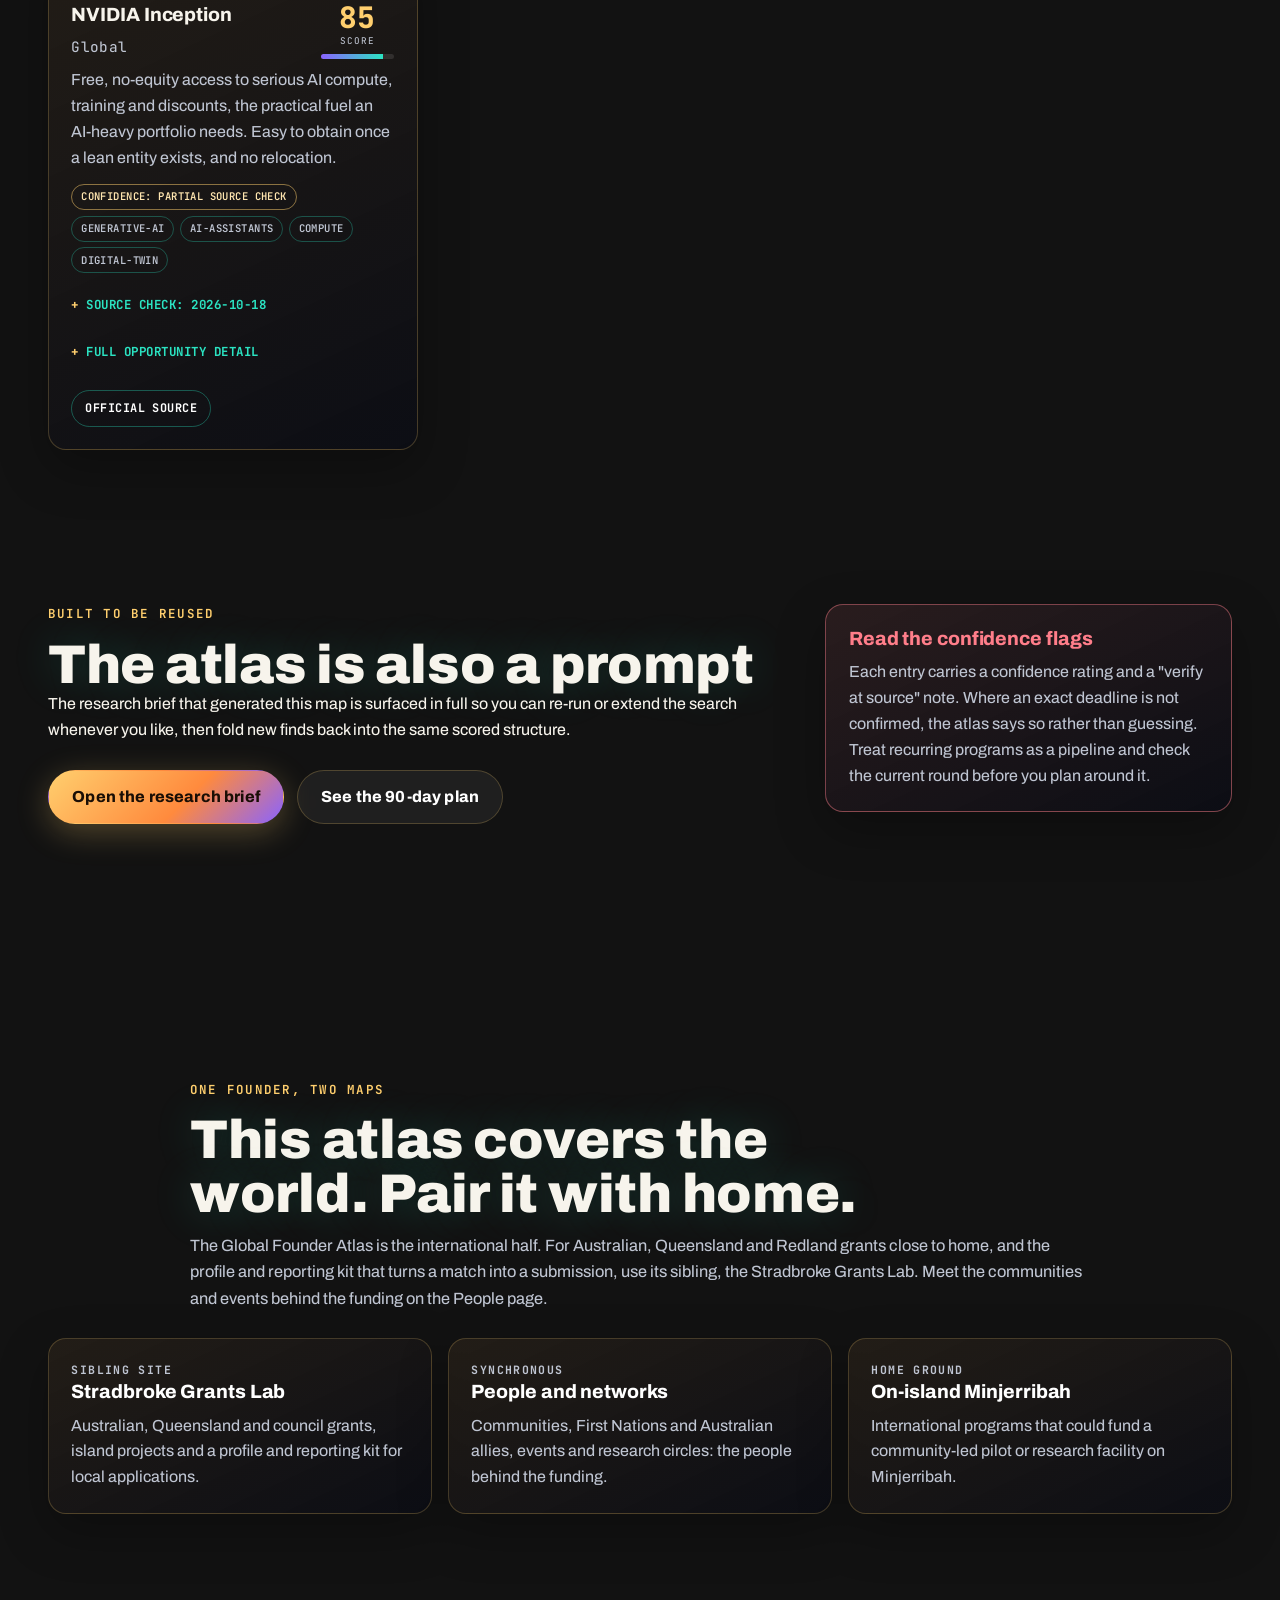
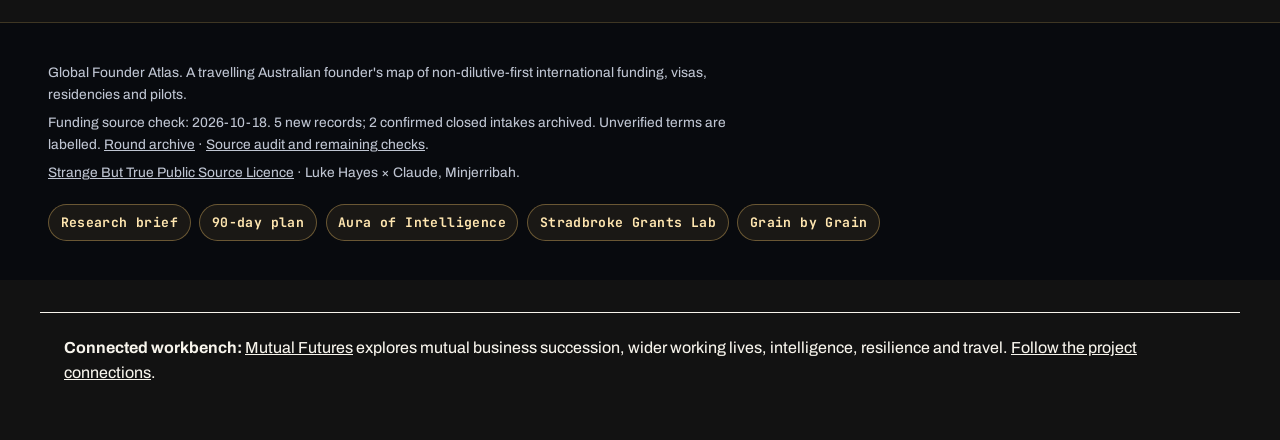
==== commit 6f5cd96d: "Refresh funding sources and preserve closed intake history" ====
--- a/index.html
+++ b/index.html
@@ -39,7 +39,7 @@
 
       <section class="intro-band">
         <div>
-          <strong>Plain-English purpose:</strong> do the global research once, keep it tidy and scored, then customise applications in a few focused sessions instead of trawling from scratch. This is a curated first pass to author knowledge (to January 2026). Every live date, amount and eligibility rule must be verified at the official source before you apply. Nothing here is invented.
+          <strong>Plain-English purpose:</strong> do the global research once, keep it tidy and scored, then customise applications in a few focused sessions instead of trawling from scratch. Funding sources were checked on 18 October 2026. Each record distinguishes confirmed fields from terms that still need verification. Closed intakes are preserved in the round archive; recurring programmes remain available between rounds.
         </div>
       </section>
 
@@ -128,7 +128,7 @@
       </section>
     </main>
     <footer class="site-footer"></footer>
-    <script src="assets/app.js?v=4"></script>
+    <script src="assets/app.js?v=20261018"></script>
     <script src="assets/cinematic.js?v=4" defer></script>
   
 <aside id="mutual-futures-connection" aria-label="Connected public workbench" style="max-width:1200px;margin:32px auto;padding:22px 24px;border-top:1px solid currentColor;font:inherit;line-height:1.6"><p style="margin:0"><strong>Connected workbench: </strong><a href="https://auraofintelligence.github.io/mutual-futures/" target="_blank" rel="noopener noreferrer">Mutual Futures</a> explores mutual business succession, wider working lives, intelligence, resilience and travel. <a href="https://auraofintelligence.github.io/mutual-futures/sources.html" target="_blank" rel="noopener noreferrer">Follow the project connections</a>.</p></aside>
